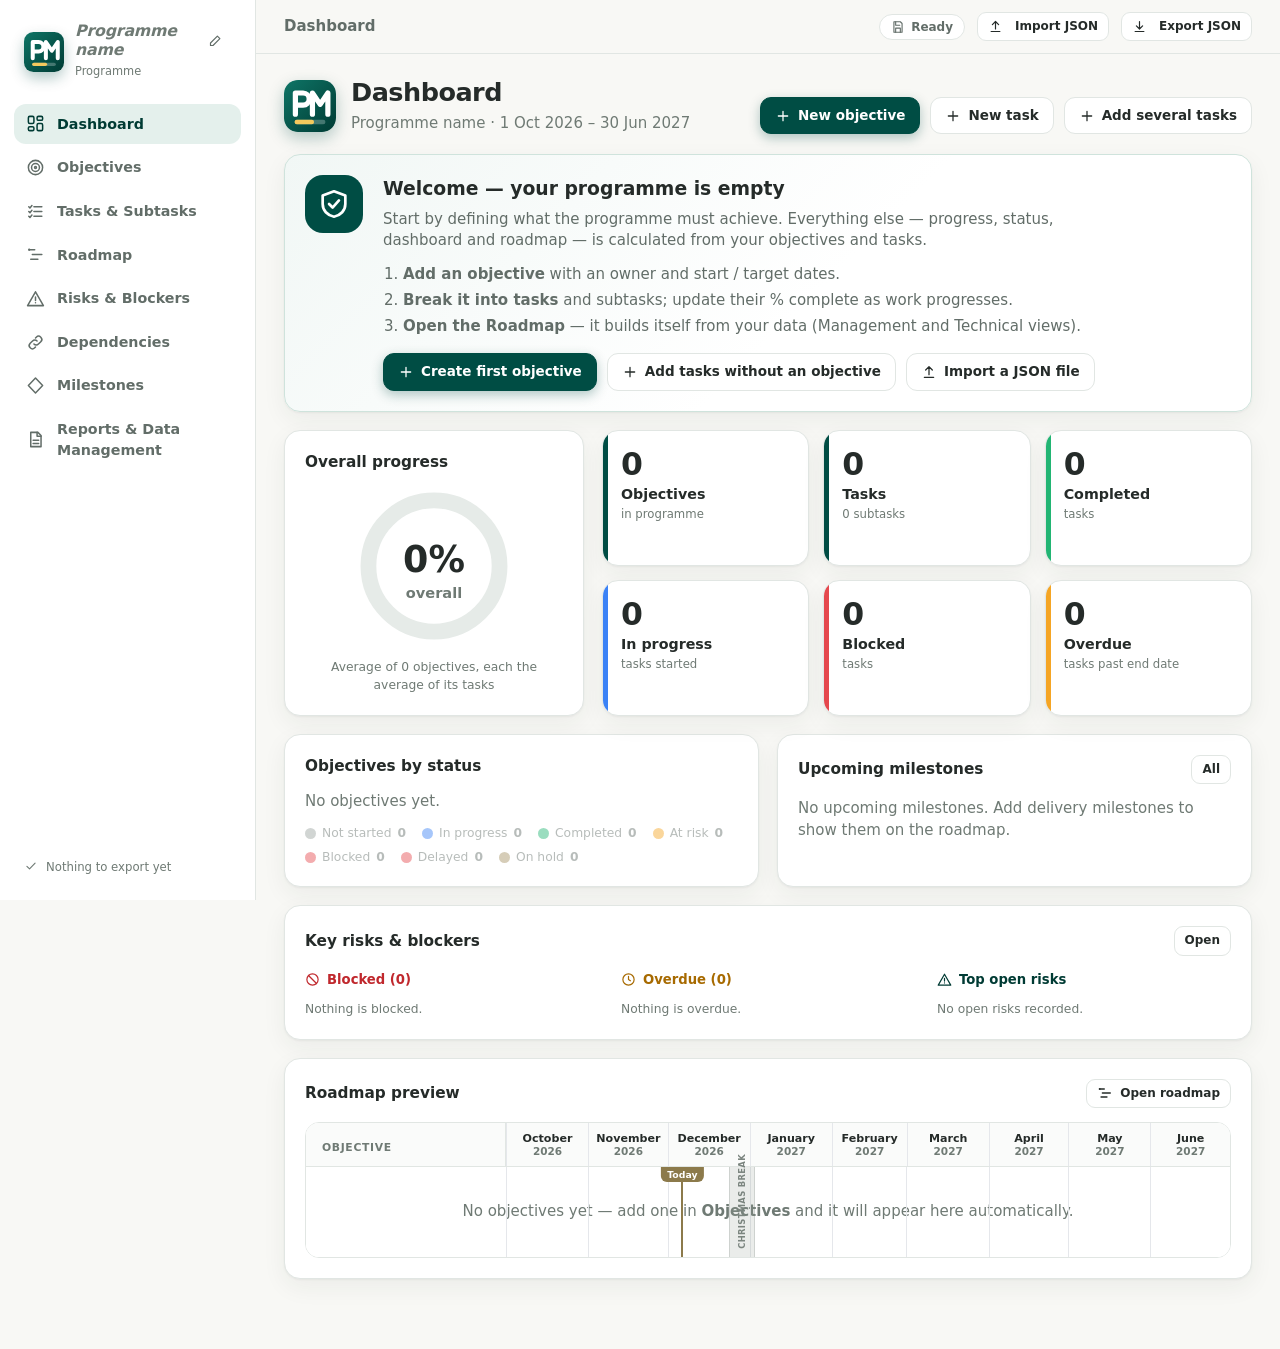
==== Backup-DR-Project.html @ a14183da "v1.4.3: PM logo in the sidebar and on the Dashboard header (visual only) Co-Authored-By: Claude Sonn" ====
<!DOCTYPE html>
<html lang="en">
<head>
<meta charset="utf-8">
<meta name="viewport" content="width=device-width,initial-scale=1">
<title>Programme Manager</title>
<meta name="description" content="Standalone, offline programme and project management application.">
<link rel="icon" type="image/svg+xml" href="data:image/svg+xml,%3Csvg%20xmlns='http://www.w3.org/2000/svg'%20viewBox='0%200%2064%2064'%3E%3Cdefs%3E%3ClinearGradient%20id='g'%20x1='0'%20y1='0'%20x2='1'%20y2='1'%3E%3Cstop%20offset='0'%20stop-color='%230E7566'/%3E%3Cstop%20offset='1'%20stop-color='%23003B34'/%3E%3C/linearGradient%3E%3C/defs%3E%3Crect%20rx='15'%20fill='url%28%23g%29'/%3E%3Cpath%20d='M14%2042V16h9.5a7.5%207.5%200%200%201%200%2015H14'%20fill='none'%20stroke='%23fff'%20stroke-width='6.4'%20stroke-linecap='round'%20stroke-linejoin='round'/%3E%3Cpath%20d='M35%2042V16l9.5%2014L54%2016v26'%20fill='none'%20stroke='%23fff'%20stroke-width='6.4'%20stroke-linecap='round'%20stroke-linejoin='round'/%3E%3Crect%20x='13'%20y='49'%20width='38'%20height='5.5'%20rx='2.75'%20fill='%23fff'%20fill-opacity='.26'/%3E%3Crect%20x='13'%20y='49'%20width='24'%20height='5.5'%20rx='2.75'%20fill='%23F4C95D'/%3E%3C/svg%3E">
<link rel="icon" type="image/png" sizes="32x32" href="[data-uri]">
<link rel="apple-touch-icon" sizes="180x180" href="[data-uri]">
<style>
:root{
  --bg:#F8F8F5;--card:#fff;--ink:#252b29;--ink2:#626d68;--ink3:#6f7a74;--line:#e1e6e3;--line2:#eef1ef;
  --brand:#004d44;--brand-d:#003b34;--brand-soft:#e4f0ec;--accent:#8c7a4b;--gold:#A39161;
  --radius:16px;--shadow:0 1px 2px rgba(37,43,41,.05),0 8px 24px rgba(37,43,41,.06);
  --red:#e5484d;--amber:#f5a524;--green:#22b573;--blue:#3b82f6;
}
*{box-sizing:border-box}
html{font-size:15px;-webkit-text-size-adjust:100%}
body{margin:0;font-family:Inter,"Segoe UI Variable","Segoe UI",system-ui,-apple-system,Roboto,"Helvetica Neue",Arial,sans-serif;background:var(--bg);color:var(--ink);line-height:1.45;-webkit-font-smoothing:antialiased}
button,input,select,textarea{font:inherit;color:inherit}
h1,h2,h3,h4,p{margin:0}
h1{font-size:1.7rem;letter-spacing:-.02em;line-height:1.15}
h3{font-size:1.02rem}
.muted{color:var(--ink3)}.small{font-size:.82rem}.center{text-align:center}
.ic{flex:none;vertical-align:middle}
[hidden]{display:none!important}

/* ---------- layout ---------- */
.app{display:grid;grid-template-columns:256px minmax(0,1fr);min-height:100vh}
.sidebar{background:#fff;border-right:1px solid var(--line);padding:18px 14px;position:sticky;top:0;height:100vh;display:flex;flex-direction:column;gap:4px;overflow:auto;z-index:60}
.brand{display:flex;align-items:center;gap:11px;padding:4px 10px 18px}
.logo{flex:none;width:40px;height:40px;border-radius:11px;line-height:0;box-shadow:0 6px 14px rgba(0,77,68,.30)}.logo svg{display:block;width:40px;height:40px}
.brand-t{flex:1;min-width:0}
.brand b{display:block;font-size:1.05rem;letter-spacing:-.01em;line-height:1.2;overflow-wrap:anywhere;display:-webkit-box;-webkit-line-clamp:3;-webkit-box-orient:vertical;overflow:hidden}
.brand b.ph{color:var(--ink3);font-weight:600;font-style:italic}
.brand-edit{flex:none;width:30px;height:30px;color:var(--ink3);align-self:flex-start;margin-top:2px}
.brand-edit:hover{color:var(--brand);background:var(--brand-soft)}.brand small{color:var(--ink3);font-size:.76rem}
.nav{display:flex;flex-direction:column;gap:3px}
.nav a{display:flex;align-items:center;gap:12px;padding:10px 12px;border-radius:12px;color:var(--ink2);text-decoration:none;font-weight:600;font-size:.95rem;transition:background .15s,color .15s}
.nav a:hover{background:#f1f3f2;color:var(--ink)}
.nav a.active{background:var(--brand-soft);color:var(--brand-d)}
.nav-badge{margin-left:auto;font-size:.72rem;font-weight:700;min-width:20px;height:20px;border-radius:99px;display:grid;place-items:center;padding:0 6px}
.nav-badge.red{background:var(--red);color:#fff}
.side-foot{margin-top:auto;padding-top:14px}
.export-nudge{width:100%;display:flex;gap:10px;align-items:center;text-align:left;background:#fff6e0;border:1px solid #f6d995;color:#7a5200;border-radius:12px;padding:10px 12px;cursor:pointer;font-weight:600;font-size:.85rem}
.export-nudge small{font-weight:500;opacity:.85}
.export-nudge:hover{background:#ffefc4}
.side-ok{display:flex;gap:8px;align-items:flex-start;color:var(--ink3);font-size:.78rem;padding:6px 10px}
.scrim{display:none}
.main{min-width:0;display:flex;flex-direction:column}
.topbar{position:sticky;top:0;z-index:40;background:rgba(248,248,245,.9);backdrop-filter:blur(10px);-webkit-backdrop-filter:blur(10px);display:flex;align-items:center;gap:12px;padding:12px 28px;border-bottom:1px solid var(--line)}
.topbar .hamb{display:none}
.topbar h2{font-size:1rem;font-weight:700;color:var(--ink2)}
.topbar .sp{flex:1}
.save-chip{display:inline-flex;gap:6px;align-items:center;font-size:.8rem;padding:5px 11px;border-radius:99px;background:#fff;border:1px solid var(--line);color:var(--ink2);font-weight:600}
.save-chip.saved{color:#13734a;background:#e6f8ef;border-color:#c7ecd9}
.save-chip.error{color:#a3191e;background:#fdeaea;border-color:#f6c4c6}
.save-chip.pending{color:#7a5200;background:#fff6e0;border-color:#f6d995}
#view{padding:24px 28px 70px;width:100%;max-width:1560px;margin:0 auto}
#view:focus{outline:none}

.page-head{display:flex;justify-content:space-between;align-items:flex-end;gap:16px;flex-wrap:wrap;margin-bottom:20px}
.page-head p{margin-top:5px;max-width:70ch}
.ph-main{display:flex;align-items:center;gap:15px;min-width:0}.pm-logo{flex:none;display:block;border-radius:14px;box-shadow:0 6px 16px rgba(0,77,68,.28)}
@media (max-width:640px){.pm-logo{width:42px;height:42px}.ph-main{gap:11px;align-items:flex-start}}
.head-actions{display:flex;gap:10px;flex-wrap:wrap}

/* ---------- buttons ---------- */
.btn{border:1px solid var(--line);background:#fff;border-radius:11px;padding:8px 14px;cursor:pointer;font-weight:650;font-size:.9rem;display:inline-flex;gap:7px;align-items:center;justify-content:center;transition:transform .08s,box-shadow .15s,background .15s;white-space:nowrap}
.btn:hover{background:#f1f3f2;box-shadow:0 2px 8px rgba(37,43,41,.08)}
.btn:active{transform:translateY(1px)}
.btn.primary{background:var(--brand);border-color:var(--brand);color:#fff;box-shadow:0 4px 12px rgba(0,77,68,.3)}
.btn.primary:hover{background:var(--brand-d)}
.btn.ghost{background:transparent}
.btn.small{padding:5px 10px;font-size:.8rem;border-radius:9px}
.btn.danger{background:var(--red);border-color:var(--red);color:#fff}
.btn.danger:hover{background:#c93338}
.btn.danger-t{color:#b3262b}
.btn:focus-visible,.icon-btn:focus-visible,.nav a:focus-visible,select:focus-visible,input:focus-visible,textarea:focus-visible,.bar:focus-visible{outline:3px solid rgba(0,77,68,.35);outline-offset:1px}
.icon-btn{border:0;background:transparent;border-radius:9px;width:32px;height:32px;display:inline-grid;place-items:center;cursor:pointer;color:var(--ink2)}
.icon-btn:hover{background:#eef1ef;color:var(--ink)}
.icon-btn.danger:hover{background:#fdeaea;color:var(--red)}
.btn-row{display:flex;gap:10px;flex-wrap:wrap;align-items:center}.btn-col{display:flex;flex-direction:column;gap:10px;align-items:flex-start}
.chip-btn{border:1px solid var(--line);background:#fff;border-radius:99px;padding:3px 10px;font-size:.78rem;cursor:pointer;font-weight:600}
.chip-btn:hover{background:var(--brand-soft)}
.link-btn{background:none;border:0;padding:0;text-align:left;font-weight:650;color:var(--ink);cursor:pointer}
.link-btn:hover{color:var(--brand-d);text-decoration:underline}

/* ---------- cards / dashboard ---------- */
.card{background:var(--card);border:1px solid var(--line);border-radius:var(--radius);box-shadow:var(--shadow);padding:20px}
.card-h{display:flex;justify-content:space-between;align-items:center;margin-bottom:14px;gap:10px}
.grid-2{display:grid;grid-template-columns:repeat(2,minmax(0,1fr));gap:18px}
.span2{grid-column:1/-1}
.cols-3{display:grid;grid-template-columns:repeat(3,minmax(0,1fr));gap:22px}
.dash-top{display:grid;grid-template-columns:minmax(230px,300px) minmax(0,1fr);gap:18px;margin-bottom:18px}
.overall{display:flex;flex-direction:column;align-items:center;gap:8px}
.overall h3{align-self:flex-start}
.ring{width:170px;height:170px}
.ring-bg{fill:none;stroke:#e6ebe8;stroke-width:13}
.ring-fg{fill:none;stroke:var(--brand);stroke-width:13;stroke-linecap:round;transition:stroke-dashoffset .6s}
.ring-t{font-size:30px;font-weight:800;fill:var(--ink)}.ring-s{font-size:12px;fill:var(--ink3);font-weight:600}
.kpis{display:grid;grid-template-columns:repeat(3,minmax(0,1fr));gap:14px}
.kpi{position:relative;text-align:left;border:1px solid var(--line);background:#fff;border-radius:var(--radius);padding:16px 18px;box-shadow:var(--shadow);cursor:pointer;display:flex;flex-direction:column;gap:2px;overflow:hidden;transition:transform .12s}
.kpi:hover{transform:translateY(-2px)}
.kpi::before{content:"";position:absolute;left:0;top:0;bottom:0;width:5px;background:var(--kc,var(--brand))}
.kpi-n{font-size:2.1rem;font-weight:800;letter-spacing:-.02em;line-height:1.1}
.kpi-l{font-weight:700;font-size:.95rem}.kpi-s{color:var(--ink3);font-size:.78rem}
.k-brand{--kc:var(--brand)}.k-done{--kc:var(--green)}.k-prog{--kc:var(--blue)}.k-block{--kc:var(--red)}.k-late{--kc:var(--amber)}
.stack{display:flex;height:18px;border-radius:99px;overflow:hidden;background:#eef1ef;gap:2px}
.sg{background:var(--c)}
.legend{display:flex;flex-wrap:wrap;gap:6px 16px;margin-top:12px;font-size:.82rem;color:var(--ink2)}
.legend.mt{margin-top:16px}
.lg{display:inline-flex;align-items:center;gap:6px}.lg.dim{opacity:.45}
.dot{width:11px;height:11px;border-radius:50%;background:var(--c);display:inline-block}
.obj-mini{margin-top:16px;display:flex;flex-direction:column;gap:9px}
.om{display:grid;grid-template-columns:minmax(0,1.3fr) minmax(0,1.6fr) 42px;gap:12px;align-items:center;font-size:.86rem}
.om-n{white-space:nowrap;overflow:hidden;text-overflow:ellipsis;font-weight:600}.om b{text-align:right}
.list{list-style:none;margin:0;padding:0;display:flex;flex-direction:column;gap:11px}
.list li{display:flex;gap:11px;align-items:flex-start}
.li-main{flex:1;min-width:0;display:flex;flex-direction:column}.li-main b{font-size:.9rem;font-weight:650}.li-main small{color:var(--ink3);font-size:.78rem}
.rel{font-size:.78rem;color:var(--ink3);white-space:nowrap}.rel.bad{color:var(--red);font-weight:700}
.ms-dot{width:12px;height:12px;border-radius:3px;transform:rotate(45deg);background:var(--mc,var(--blue));margin-top:5px;flex:none}
.ms-planned{--mc:#3b82f6}.ms-at-risk{--mc:#f5a524}.ms-achieved{--mc:#22b573}.ms-missed{--mc:#e5484d}
.sec-t{display:flex;align-items:center;gap:7px;font-size:.88rem;margin-bottom:12px}.sec-t.mt{margin-top:20px}
.t-red{color:#c0282d}.t-amber{color:#a76a00}.t-brand{color:var(--brand-d)}
.onboard{display:flex;gap:20px;align-items:flex-start;margin-bottom:18px;background:linear-gradient(135deg,#f1f7f5,#fff 55%);border-color:#cfe3dc}
.onb-ic{width:58px;height:58px;border-radius:18px;background:var(--brand);color:#fff;display:grid;place-items:center;flex:none}
.onboard h2{font-size:1.25rem;margin-bottom:6px}.onboard p{color:var(--ink2);max-width:75ch}
.onb-steps{margin:12px 0 16px;padding-left:20px;color:var(--ink2);display:flex;flex-direction:column;gap:4px}
.onb-actions{display:flex;gap:10px;flex-wrap:wrap}
.empty{text-align:center;padding:60px 20px;background:#fff;border:2px dashed var(--line);border-radius:var(--radius);color:var(--ink2)}
.empty-ic{width:62px;height:62px;border-radius:20px;background:var(--brand-soft);color:var(--brand);display:grid;place-items:center;margin:0 auto 14px}
.empty h3{font-size:1.15rem;margin-bottom:6px;color:var(--ink)}.empty p{max-width:55ch;margin:0 auto 16px}

/* ---------- status vocabulary ---------- */
.st-not-started{--c:#9aa39f;--cs:#eef1ef;--cd:#4f5a55}
.st-in-progress{--c:#3b82f6;--cs:#dbe9ff;--cd:#1d4ed8}
.st-completed{--c:#22b573;--cs:#d6f5e6;--cd:#13734a}
.st-at-risk{--c:#f5a524;--cs:#fdecc8;--cd:#8a5a00}
.st-blocked,.st-delayed{--c:#e5484d;--cs:#fbdadb;--cd:#a3191e}
.st-on-hold{--c:#a39161;--cs:#f0ebdd;--cd:#6b5b30}
.pill{display:inline-flex;align-items:center;gap:6px;padding:3px 10px;border-radius:99px;font-size:.74rem;font-weight:700;background:var(--cs);color:var(--cd);white-space:nowrap}
.pill i{width:7px;height:7px;border-radius:50%;background:var(--c)}
.prio{font-size:.72rem;font-weight:700;padding:2px 8px;border-radius:7px;background:#eef1ef;color:var(--ink2)}
.prio-high{background:#ffe9d6;color:#9a4300}.prio-critical{background:#fde0e1;color:#a3191e}.prio-low{background:#e8f4ee;color:#25704c}
.idchip{font-size:.7rem;font-weight:700;letter-spacing:.03em;color:var(--ink3);background:#eef1ef;padding:2px 7px;border-radius:7px;white-space:nowrap}
.avatar-wrap{display:inline-flex;align-items:center;gap:8px;min-width:0}
.avatar{width:26px;height:26px;border-radius:50%;color:#fff;font-size:.68rem;font-weight:700;display:inline-grid;place-items:center;flex:none}
.av-name{font-size:.86rem;white-space:nowrap;overflow:hidden;text-overflow:ellipsis}
.pbar{height:9px;border-radius:99px;background:#e6ebe8;overflow:hidden;flex:1;min-width:40px}
.pbar>i{display:block;height:100%;background:var(--c);border-radius:99px;transition:width .35s}
.slip{font-size:.72rem;font-weight:700;padding:1px 6px;border-radius:6px}.slip.bad{background:#fde0e1;color:#a3191e}.slip.good{background:#d6f5e6;color:#13734a}
.fc{font-size:.76rem;color:#8a5a00;background:#fff4d6;padding:2px 8px;border-radius:7px;display:inline-block}
.callout{display:flex;gap:9px;align-items:flex-start;padding:10px 14px;border-radius:12px;font-size:.88rem;margin:10px 0}
.callout.red{background:#fdeaea;color:#8f1d22;border:1px solid #f6c4c6}.callout.amber{background:#fff6e0;color:#7a5200;border:1px solid #f6d995}
.chip{display:inline-flex;align-items:center;gap:4px;font-size:.7rem;font-weight:700;padding:1px 7px;border-radius:7px;background:#eef1ef;color:var(--ink2);white-space:nowrap;max-width:260px;overflow:hidden;text-overflow:ellipsis}
.chip.red{background:#fde0e1;color:#a3191e}.chip.amber{background:#fff0cc;color:#8a5a00}

/* ---------- toolbars ---------- */
.toolbar{display:flex;gap:10px;align-items:center;margin-bottom:16px;flex-wrap:wrap}
.search,.toolbar select,.fld input,.fld select,.fld textarea,.dep-row input,.dep-row select{border:1px solid var(--line);background:#fff;border-radius:10px;padding:8px 12px;min-height:38px}
.search{min-width:240px;flex:1;max-width:380px}
.chk{display:inline-flex;gap:7px;align-items:center;font-size:.88rem;color:var(--ink2);cursor:pointer;user-select:none}
.chk input{width:16px;height:16px;accent-color:var(--brand)}
.toolbar .seg,.seg[role=tablist]{background:#e6ebe8;border-radius:12px;padding:4px;gap:2px;display:inline-flex}
.seg[role=tablist] button{border:0;background:transparent;padding:7px 16px;border-radius:9px;font-weight:650;cursor:pointer;color:var(--ink2)}
.seg[role=tablist] button.on{background:#fff;color:var(--brand-d);box-shadow:0 2px 6px rgba(37,43,41,.12)}
.tabs{display:flex;gap:6px;border-bottom:1px solid var(--line);margin-bottom:18px}
.tabs button{border:0;background:none;padding:10px 14px;font-weight:650;color:var(--ink3);cursor:pointer;border-bottom:3px solid transparent;margin-bottom:-1px}
.tabs button.on{color:var(--brand-d);border-bottom-color:var(--brand)}
.count{font-size:.72rem;background:#eef1ef;border-radius:99px;padding:1px 8px;margin-left:4px}.count.red{background:var(--red);color:#fff}

/* ---------- objectives ---------- */
.obj-grid{display:grid;grid-template-columns:repeat(auto-fill,minmax(340px,1fr));gap:18px}
.obj-card{background:#fff;border:1px solid var(--line);border-radius:var(--radius);box-shadow:var(--shadow);padding:18px 20px;border-top:5px solid var(--c);display:flex;flex-direction:column;gap:10px}
.obj-top{display:flex;justify-content:space-between;align-items:center;gap:8px}
.obj-ids{display:flex;gap:6px;align-items:center}
.obj-title{font-size:1.12rem;letter-spacing:-.01em}
.obj-desc{color:var(--ink2);font-size:.9rem;display:-webkit-box;-webkit-line-clamp:3;-webkit-box-orient:vertical;overflow:hidden}
.obj-meta{display:flex;gap:14px;flex-wrap:wrap;align-items:center;font-size:.85rem;color:var(--ink2)}
.dates{display:inline-flex;gap:5px;align-items:center}
.obj-prog{display:flex;align-items:center;gap:12px}.obj-prog b{min-width:42px;text-align:right}
.obj-stats{display:flex;gap:14px;flex-wrap:wrap;font-size:.8rem;color:var(--ink2)}
.obj-actions{display:flex;align-items:center;gap:6px;margin-top:2px;flex-wrap:wrap}.sp{flex:1}
.obj-tasks{border-top:1px solid var(--line2);padding-top:10px;display:flex;flex-direction:column;gap:4px}
.mini-task{display:grid;grid-template-columns:minmax(0,1fr) auto 40px;gap:10px;align-items:center;border:0;background:#f1f3f2;border-radius:10px;padding:8px 12px;cursor:pointer;text-align:left}
.mini-task:hover{background:var(--brand-soft)}.mt-n{font-weight:600;font-size:.88rem;white-space:nowrap;overflow:hidden;text-overflow:ellipsis}.mt-p{text-align:right;font-weight:700;font-size:.82rem}

/* ---------- tasks table ---------- */
.t-group{background:#fff;border:1px solid var(--line);border-radius:var(--radius);box-shadow:var(--shadow);margin-bottom:20px;overflow:hidden}
.t-group-h{display:flex;justify-content:space-between;align-items:center;gap:16px;padding:14px 20px;background:linear-gradient(90deg,var(--cs),#fff 70%);flex-wrap:wrap}
.tg-l{display:flex;gap:14px;align-items:center}.tg-bar{width:6px;height:38px;border-radius:6px;background:var(--c)}
.t-group-h small{display:flex;gap:8px;align-items:center;flex-wrap:wrap;margin-top:3px}
.tg-r{display:flex;gap:14px;align-items:center}.tg-prog{display:flex;gap:10px;align-items:center;width:210px}.tg-prog b{min-width:40px;text-align:right}
.t-head,.t-row{display:grid;grid-template-columns:minmax(250px,2.3fr) 150px 175px 84px 125px 175px 108px;gap:12px;align-items:center;padding:0 20px}
.t-head{font-size:.72rem;text-transform:uppercase;letter-spacing:.06em;color:var(--ink3);font-weight:700;padding-top:10px;padding-bottom:8px;border-bottom:1px solid var(--line2);border-top:1px solid var(--line2)}
.t-row{padding-top:10px;padding-bottom:10px;border-bottom:1px solid var(--line2);font-size:.88rem}
.t-row:last-child{border-bottom:0}
.t-row:hover{background:#fafbfa}
.t-row.lvl-2{background:#fafbfa}
.t-row.lvl-2 .t-name{padding-left:34px}
.t-row.is-blocked{box-shadow:inset 4px 0 0 var(--red);background:#fff8f8}
.t-name{display:flex;gap:8px;align-items:flex-start;min-width:0}
.t-name-txt{min-width:0;display:flex;flex-direction:column;gap:3px}
.sub{display:flex;gap:7px;align-items:center;flex-wrap:wrap}
.blocker-txt{font-size:.76rem;color:#a3191e}
.chev{border:0;background:#eef1ef;width:24px;height:24px;border-radius:7px;display:grid;place-items:center;cursor:pointer;flex:none;color:var(--ink2);transition:transform .15s}
.chev.open{transform:rotate(90deg)}.chev-sp{width:24px;flex:none}
.prog-ctl{display:flex;align-items:center;gap:8px}
.prog-ctl input[type=range]{flex:1;accent-color:var(--c);min-width:70px}
.ptxt{font-weight:700;min-width:38px;text-align:right}
.prog-auto{display:flex;align-items:center;gap:8px}.auto{color:var(--ink3);font-size:.7rem;text-transform:uppercase;font-weight:700}
.t-act{display:flex;gap:2px;justify-content:flex-end}
.pad{padding:16px 20px}.foot{margin-top:6px}

/* ---------- risks ---------- */
.risk-layout{display:grid;grid-template-columns:minmax(0,1fr);gap:18px;align-items:start}
.heat-card{max-width:300px}
.heat-card h4{margin-bottom:10px}
.heat{border-collapse:separate;border-spacing:3px;width:100%}.heat caption{font-size:.7rem;color:var(--ink3);margin-bottom:6px;text-align:left}
.heat th{font-size:.7rem;color:var(--ink3);font-weight:600;width:14%}
.hm{height:34px;text-align:center;font-weight:800;border-radius:7px}
.band{font-size:.74rem;font-weight:800;padding:2px 9px;border-radius:7px;display:inline-block;white-space:nowrap}
.band-low{background:#d6f5e6;color:#13734a}.band-medium{background:#fdecc8;color:#8a5a00}.band-high{background:#ffd9c2;color:#9a4300}.band-critical{background:#fbc9cb;color:#8f1d22}
.r-table,.d-table{background:#fff;border:1px solid var(--line);border-radius:var(--radius);box-shadow:var(--shadow);overflow:hidden}
.r-head,.r-row{display:grid;grid-template-columns:minmax(220px,3fr) 120px 135px 120px 140px 105px 76px;gap:12px;align-items:center;padding:12px 18px}
.b-table .r-head,.b-table .r-row{grid-template-columns:minmax(200px,2fr) minmax(200px,2.4fr) 150px 170px 140px}
.r-head,.d-head{font-size:.72rem;text-transform:uppercase;letter-spacing:.06em;color:var(--ink3);font-weight:700;border-bottom:1px solid var(--line2);padding-top:10px;padding-bottom:8px}
.r-row,.d-row{border-bottom:1px solid var(--line2);font-size:.88rem}.r-row:last-child,.d-row:last-child{border-bottom:0}
.r-row.closed{opacity:.55}.r-row.blocked{box-shadow:inset 4px 0 0 var(--red)}
.r-main{display:flex;flex-direction:column;gap:3px;min-width:0}.r-main small{color:var(--ink2)}
.rs{font-size:.74rem;font-weight:700;padding:2px 9px;border-radius:99px;background:#eef1ef}.rs-open{background:#fde0e1;color:#a3191e}.rs-mitigating{background:#fff0cc;color:#8a5a00}.rs-accepted{background:#e7ecea;color:#4f5a55}.rs-closed{background:#d6f5e6;color:#13734a}

/* ---------- dependencies ---------- */
.d-head,.d-row{display:grid;grid-template-columns:200px minmax(160px,1.5fr) 30px minmax(160px,1.5fr) 100px minmax(120px,1fr) 76px;gap:12px;align-items:center;padding:12px 18px}
.d-main{display:flex;flex-wrap:wrap;gap:5px;align-items:center}.arrow{color:var(--ink3);font-size:1.2rem;text-align:center}
.ds{font-size:.74rem;font-weight:700;padding:2px 9px;border-radius:99px}
.ds-open{background:#dbe9ff;color:#1d4ed8}.ds-at-risk{background:#fdecc8;color:#8a5a00}.ds-satisfied{background:#d6f5e6;color:#13734a}
.matrix-wrap{background:#fff;border:1px solid var(--line);border-radius:var(--radius);box-shadow:var(--shadow);padding:16px;overflow:auto}
.matrix{border-collapse:collapse;min-width:100%}
.matrix th,.matrix td{border:1px solid var(--line2);padding:0}
.matrix .corner{padding:10px;font-size:.78rem;text-align:left;vertical-align:bottom;background:#fafbfa;min-width:200px}
.matrix th.col{height:150px;width:46px;background:#fafbfa;vertical-align:bottom}
.matrix th.col span{writing-mode:vertical-rl;transform:rotate(180deg);display:inline-block;padding:8px 4px;font-size:.78rem;font-weight:600;max-height:150px;overflow:hidden;text-overflow:ellipsis;white-space:nowrap}
.matrix th.col small{color:var(--ink3);font-weight:500}
.matrix th.row{text-align:left;font-size:.82rem;padding:8px 10px;font-weight:600;background:#fafbfa}.matrix th.row small{display:block;color:var(--ink3);font-weight:500}
.matrix td{height:40px;text-align:center}
.mx-dot{width:20px;height:20px;border-radius:50%;border:0;cursor:pointer;background:var(--blue)}
.mx-dot.ds-at-risk{background:var(--amber)}.mx-dot.ds-satisfied{background:var(--green)}.mx-dot.ds-open{background:var(--blue)}
.mx-dot.conf{box-shadow:0 0 0 3px #fff,0 0 0 5px var(--red)}
.dot.ds-open{background:var(--blue)}.dot.ds-at-risk{background:var(--amber)}.dot.ds-satisfied{background:var(--green)}.conf-d{background:#fff;border:2px solid var(--red)}

/* ---------- milestones ---------- */
.ms-list{display:flex;flex-direction:column;gap:14px}
.ms-card{display:flex;gap:18px;align-items:center}
.ms-diamond{width:50px;height:50px;border-radius:15px;display:grid;place-items:center;color:var(--mc);background:#f1f3f2;flex:none}
.ms-diamond.ms-planned{background:#e4efff}.ms-diamond.ms-at-risk{background:#fff0cc}.ms-diamond.ms-achieved{background:#d6f5e6}.ms-diamond.ms-missed{background:#fde0e1}
.ms-body{flex:1;min-width:0}.ms-top{display:flex;gap:8px;align-items:center;margin-bottom:4px}.ms-body h3{margin-bottom:2px}
.ms-meta{display:flex;gap:18px;flex-wrap:wrap;font-size:.86rem;color:var(--ink2);margin-top:6px}.ms-meta span{display:inline-flex;gap:6px;align-items:center}

/* ---------- reports & data ---------- */
.rep-grid h3{display:flex;gap:9px;align-items:center;margin-bottom:8px}
.data-stat{display:flex;gap:10px 22px;flex-wrap:wrap;margin:10px 0 14px;font-size:.9rem;color:var(--ink2)}
.bk-list{display:flex;flex-direction:column;gap:8px}
.bk{display:flex;justify-content:space-between;gap:12px;align-items:center;border:1px solid var(--line2);border-radius:12px;padding:10px 14px;flex-wrap:wrap}.bk small{display:block;color:var(--ink3)}

/* ---------- modal / forms ---------- */
dialog{border:0;padding:0;background:transparent;max-width:none;max-height:none;color:var(--ink)}
dialog::backdrop{background:rgba(37,43,41,.5);backdrop-filter:blur(3px)}
dialog[open]{display:block;margin:auto;animation:pop .16s ease-out}
@keyframes pop{from{transform:translateY(8px) scale(.985);opacity:0}to{transform:none;opacity:1}}
.modal-card{background:#fff;border-radius:20px;width:min(640px,94vw);max-height:92vh;display:flex;flex-direction:column;box-shadow:0 30px 80px rgba(37,43,41,.4);overflow:hidden;margin:0}
.modal-card.wide{width:min(840px,95vw)}.modal-card.small{width:min(520px,94vw)}
.modal-card header{display:flex;justify-content:space-between;align-items:center;padding:18px 22px;border-bottom:1px solid var(--line)}
.modal-card header h3{font-size:1.15rem}
.modal-body{padding:20px 22px;overflow:auto;flex:1}
.modal-card footer{display:flex;justify-content:flex-end;gap:10px;padding:14px 22px;border-top:1px solid var(--line);background:#fafbfa}
.fgrid{display:grid;grid-template-columns:repeat(2,minmax(0,1fr));gap:14px 16px}
.fld{display:flex;flex-direction:column;gap:5px;min-width:0}.fld.full,.full{grid-column:1/-1}
.fl{font-size:.8rem;font-weight:700;color:var(--ink2)}
.fld textarea{resize:vertical;min-height:60px}
.fld input:focus,.fld select:focus,.fld textarea:focus,.search:focus,.toolbar select:focus{outline:none;border-color:var(--brand);box-shadow:0 0 0 3px rgba(0,77,68,.18)}
.hint{color:var(--ink3);font-size:.76rem;font-weight:400}.hint.inline{font-weight:500}
.form-error{background:#fdeaea;color:#8f1d22;border:1px solid #f6c4c6;border-radius:10px;padding:9px 12px;margin-top:14px;font-size:.88rem;font-weight:600}
.form-error.inline{display:inline-block;margin:0 0 0 10px}
.calc-box{background:#f1f3f2;border-radius:12px;padding:10px 14px;display:flex;gap:10px;align-items:center;flex-wrap:wrap;font-size:.88rem}
.warn-note{background:#fff6e0;color:#7a5200;border-radius:10px;padding:8px 12px;font-size:.84rem}
.notes{list-style:none;margin:0 0 8px;padding:0;display:flex;flex-direction:column;gap:6px;max-height:140px;overflow:auto}
.notes li{background:#f1f3f2;border-radius:9px;padding:6px 10px;font-size:.85rem}.nd{display:block;font-size:.7rem;font-weight:700;color:var(--ink3)}
.fc-details{border:1px dashed var(--line);border-radius:12px;padding:10px 14px}.fc-details summary{cursor:pointer;font-weight:650;font-size:.88rem}.fc-details .fgrid{margin-top:12px}
.blockbox{border:1px solid #f3d3d4;border-radius:12px;padding:12px;background:#fffafa}
.auto-prog{display:flex;align-items:center;gap:10px;flex-wrap:wrap;min-height:38px}
.prog-ed{display:flex;gap:10px;align-items:center;flex-wrap:wrap}.prog-ed input{width:90px}.quick{display:flex;gap:5px;flex-wrap:wrap}
.dep-list{display:flex;flex-direction:column;gap:8px;margin-bottom:8px}
.dep-row{display:grid;grid-template-columns:150px minmax(0,1.5fr) 100px minmax(0,1fr) 32px;gap:8px;align-items:center}
.dep-row .dep-target select,.dep-row .dep-target input{width:100%}
.cmp{display:flex;gap:14px;align-items:stretch;margin:14px 0;flex-wrap:wrap}
.cmp>div:not(.cmp-arrow){flex:1;min-width:190px;background:#f1f3f2;border-radius:12px;padding:10px 14px;display:flex;flex-direction:column;gap:2px;font-size:.84rem}.cmp small{color:var(--ink3);text-transform:uppercase;font-weight:700;font-size:.68rem}
.cmp-arrow{align-self:center;font-size:1.4rem;color:var(--ink3)}
.issues{margin:8px 0;padding:10px 12px 10px 28px;border-radius:10px;font-size:.84rem;max-height:200px;overflow:auto}
.issues.err{background:#fdeaea;color:#8f1d22}.issues.warn{background:#fff6e0;color:#7a5200}
.confirm-msg{line-height:1.5}

/* ---------- toast / tooltip ---------- */
#toasts{position:fixed;right:20px;bottom:20px;z-index:200;display:flex;flex-direction:column;gap:8px;pointer-events:none}
.toast{background:#252b29;color:#fff;padding:11px 16px;border-radius:12px;box-shadow:0 10px 30px rgba(0,0,0,.25);font-size:.9rem;font-weight:600;transform:translateY(12px);opacity:0;transition:all .25s;max-width:min(420px,90vw)}
.toast.in{transform:none;opacity:1}.toast.warn{background:#8a5a00}.toast.error{background:#b3262b}
#tip{position:fixed;z-index:300;pointer-events:none;background:#252b29;color:#fff;font-size:.78rem;line-height:1.4;padding:8px 11px;border-radius:9px;max-width:320px;white-space:pre-line;box-shadow:0 8px 24px rgba(0,0,0,.3)}

/* ---------- GANTT ---------- */
.rm-card{padding:14px}
.gantt{--labelw:330px;border:1px solid var(--line);border-radius:14px;background:#fff;overflow:hidden}
.gantt-scroll{overflow-x:auto}
.gantt-inner{min-width:calc(var(--labelw) + 720px);position:relative}
.g-head{display:flex;border-bottom:1px solid var(--line);background:#fafbfa}
.g-lab{flex:0 0 var(--labelw);width:var(--labelw);position:sticky;left:0;z-index:6;background:#fff;border-right:1px solid var(--line);min-width:0}
.g-lab-head{background:#fafbfa;display:flex;align-items:flex-end;padding:10px 16px;font-size:.72rem;text-transform:uppercase;letter-spacing:.06em;color:var(--ink3);font-weight:700}
.g-lab-head .tl-h{width:100%}
.g-months{flex:1;display:flex;min-width:0}
.g-month{border-left:1px solid var(--line);padding:9px 4px 8px;text-align:center;display:flex;flex-direction:column;min-width:0;line-height:1.2}
.g-month b{font-size:.84rem;white-space:nowrap}.g-month small{color:var(--ink3);font-size:.7rem;font-weight:600}
.g-body{position:relative}
.g-grid{position:absolute;left:var(--labelw);right:0;top:0;bottom:0;display:flex;pointer-events:none;z-index:1}
.g-gl{border-left:1px solid var(--line2)}.g-gl:first-child{border-left:0}
.g-today-wrap{position:absolute;inset:0}
.g-today{position:absolute;top:0;bottom:0;width:2px;margin-left:-1px;background:var(--accent);z-index:3}
.g-today span{position:absolute;top:0;left:50%;transform:translateX(-50%);background:var(--accent);color:#fff;font-size:.62rem;font-weight:700;padding:1px 6px;border-radius:0 0 6px 6px}
.g-row{display:flex;border-bottom:1px solid var(--line2);position:relative}
.g-row:last-child{border-bottom:0}
.g-track{flex:1;position:relative;z-index:2;min-width:0}
.g-empty{padding:34px 24px;text-align:center;color:var(--ink3)}
.g-ms-row{background:linear-gradient(#fafbfa,#fff)}
.m-lab{padding:8px 16px;display:flex;flex-direction:column;justify-content:center;gap:2px}
.ml-name{display:flex;gap:7px;align-items:center;min-width:0}.ml-name b{white-space:nowrap;overflow:hidden;text-overflow:ellipsis;font-size:.95rem}
.ml-sub{font-size:.76rem;color:var(--ink3);white-space:nowrap;overflow:hidden;text-overflow:ellipsis}
.ml-pill{display:flex;gap:8px;align-items:center}.ml-pct{font-weight:800;font-size:.88rem}
.ms-ico{color:var(--brand)}
.bar{position:absolute;border-radius:9px;background:var(--cs);overflow:visible;cursor:pointer;box-shadow:inset 0 0 0 1px rgba(0,0,0,.07);transition:filter .15s,transform .12s}
.bar:hover{filter:brightness(.96);transform:translateY(-1px)}
.bar-in{position:absolute;inset:0;border-radius:inherit;overflow:hidden}
.bar .fill{position:absolute;left:0;top:0;bottom:0;background:var(--c)}
.bar.narrow .chip-p{left:calc(100% + 5px)}
.bar-note{position:absolute;z-index:3;font-size:.68rem;font-weight:700;color:#a3191e;white-space:nowrap;line-height:20px;margin:0 6px}
.bar-note.nn{margin-left:58px}
.bar .chip-p{position:absolute;left:6px;top:50%;transform:translateY(-50%);background:#fff;color:var(--cd);font-size:.7rem;font-weight:800;padding:1px 7px;border-radius:99px;box-shadow:0 1px 3px rgba(0,0,0,.18);white-space:nowrap}
/* work-level colours: objective = deep pink, tasks and subtasks = one lighter pink */
.bar.is-blocked{box-shadow:0 0 0 2px var(--red)}
.bar.is-late{outline:2px dashed var(--red);outline-offset:1px}
.fbar{position:absolute;border-radius:5px;border:1.5px dashed var(--amber);background:repeating-linear-gradient(135deg,rgba(245,165,36,.35) 0 4px,rgba(245,165,36,.08) 4px 8px);z-index:2}
.fbar.late{border-color:var(--red);background:repeating-linear-gradient(135deg,rgba(229,72,77,.32) 0 4px,rgba(229,72,77,.07) 4px 8px)}
.ms-pt{position:absolute;top:0;z-index:5;cursor:pointer;height:100%}
.ms-pt .dia{position:absolute;left:-8px;top:4px;width:16px;height:16px;transform:rotate(45deg);background:var(--mc);border:2px solid #fff;box-shadow:0 1px 5px rgba(0,0,0,.35);border-radius:4px}
.ms-pt.small{height:auto}.ms-pt.small .dia{width:12px;height:12px;left:-6px;top:0}
.ms-lab{position:absolute;left:-7px;white-space:nowrap;font-size:.68rem;font-weight:700;color:var(--ink);background:rgba(255,255,255,.9);padding:0 4px;border-radius:4px;line-height:14px}
.ms-lab.r{left:auto;right:-7px}
.g-ms-line{position:absolute;left:var(--labelw);right:0;top:0;bottom:0;z-index:1;pointer-events:none}
.ms-vline{position:absolute;top:0;bottom:0;border-left:1.5px dashed var(--mc);opacity:.5}
.rm-legend{margin-top:14px;padding:0 4px}
.dia-lg{width:11px;height:11px;transform:rotate(45deg);background:var(--blue);border-radius:2px;display:inline-block}
.fb-lg{width:20px;height:8px;border:1.5px dashed var(--amber);border-radius:4px;display:inline-block;background:repeating-linear-gradient(135deg,rgba(245,165,36,.35) 0 3px,transparent 3px 6px)}
.td-lg{width:3px;height:14px;background:var(--accent);display:inline-block;border-radius:2px}
.bl-lg{width:18px;height:10px;border-radius:4px;box-shadow:0 0 0 2px var(--red);display:inline-block;background:#fff}

.rm-note{margin-top:10px;font-size:.8rem;color:#8a5a00;background:#fff6e0;padding:6px 12px;border-radius:9px}
.gantt.compact .gantt-inner{min-width:calc(var(--labelw) + 640px)}.gantt.compact .g-month b{font-size:.74rem}
.gantt.compact .m-lab{padding:4px 12px}
/* technical rows */
.tl{display:grid;grid-template-columns:minmax(0,1fr) 98px 44px 106px;align-items:center;gap:6px}
.g-lab.tl{padding:0 10px 0 4px}
.tl-h{font-size:.72rem}.tl-h>div:first-child{padding-left:0}
.tl-name{display:flex;gap:6px;align-items:center;min-width:0}
.tl-txt{display:flex;flex-direction:column;min-width:0;line-height:1.25}
.tl-txt b{white-space:nowrap;overflow:hidden;text-overflow:ellipsis;font-size:.86rem}
.tl-txt small{color:var(--ink3);font-size:.7rem;display:flex;gap:5px;align-items:center;white-space:nowrap;overflow:hidden}
.tl-owner{font-size:.78rem;white-space:nowrap;overflow:hidden;text-overflow:ellipsis;color:var(--ink2)}
.tl-pct{font-weight:800;font-size:.8rem;text-align:right}
.tl-stat .pill{font-size:.66rem;padding:2px 8px}
.g-row.t-r.lvl-0 .g-lab{background:#f1f3f2}.g-row.t-r.lvl-0 .tl-txt b{font-size:.92rem}
.g-row.t-r.lvl-2 .g-lab{background:#fafbfa}
.g-row.t-r.lvl-0{background:#fafbfa}
.g-row.t-r .chev{width:20px;height:20px;border-radius:6px}

/* ---------- print ---------- */
#printArea{display:none}
.print-sheet{font-size:11px;color:#111}
.ps-head{display:flex;justify-content:space-between;align-items:flex-end;margin-bottom:10px;border-bottom:3px solid var(--brand);padding-bottom:8px}
.ps-head h1{font-size:20px}.ps-head p{color:#555;margin-top:2px;font-size:12px}.ps-meta{text-align:right;font-size:12px}.ps-meta b{font-size:22px;color:var(--brand-d)}
.print-sheet .gantt{--labelw:230px!important;border-radius:6px}
.print-sheet .gantt-inner{min-width:0!important}.print-sheet .gantt-scroll{overflow:visible}
.print-sheet .g-lab{position:static}.print-sheet .gantt-tech{--labelw:340px!important}
.print-sheet .m-lab{padding:5px 10px}.print-sheet .ml-name b{font-size:11px}.print-sheet .ml-sub{font-size:9px}
.print-sheet .g-row,.print-sheet .bar,.print-sheet .t-r{break-inside:avoid;page-break-inside:avoid}
.print-sheet .bar:hover{transform:none;filter:none}
@media print{
  html{font-size:13px}
  body{background:#fff}
  body.printing .app,body.printing #toasts,body.printing #tip{display:none!important}
  body.printing #printArea{display:block}
  *{-webkit-print-color-adjust:exact!important;print-color-adjust:exact!important}
}

/* ---------- responsive ---------- */
@media (max-width:1400px){
  .t-head{display:none}
  .t-row{grid-template-columns:repeat(4,minmax(0,1fr));row-gap:8px;padding-top:14px;padding-bottom:14px}
  .t-row .t-name{grid-column:1/-1}.t-row .t-act{grid-column:4;grid-row:1;justify-self:end}
  .t-row .t-name{grid-column:1/4}
  .t-row [data-label]:not(.t-name)::before{content:attr(data-label);display:block;font-size:.66rem;text-transform:uppercase;letter-spacing:.06em;color:var(--ink3);font-weight:700;margin-bottom:2px}
  .t-row .t-dates{grid-column:span 2}.t-row .t-prog{grid-column:span 2}
  .r-head,.d-head{display:none}
  .r-row{grid-template-columns:repeat(3,minmax(0,1fr))}.r-row .r-main{grid-column:1/-1}.r-row .t-act{grid-column:3}
  .b-table .r-row{grid-template-columns:repeat(2,minmax(0,1fr))}
  .r-row [data-label]::before,.d-row [data-label]::before{content:attr(data-label);display:block;font-size:.66rem;text-transform:uppercase;letter-spacing:.06em;color:var(--ink3);font-weight:700}
  .d-row{grid-template-columns:repeat(2,minmax(0,1fr))}.d-row .d-main{grid-column:1/-1}.d-row .arrow{display:none}.d-row .t-act{grid-column:2}
}
@media (max-width:1100px){
  .dash-top{grid-template-columns:1fr}.overall{flex-direction:row;flex-wrap:wrap;justify-content:center}
  .grid-2{grid-template-columns:1fr}.cols-3{grid-template-columns:1fr}
  }
@media (max-width:900px){
  .app{grid-template-columns:1fr}
  .sidebar{position:fixed;left:0;top:0;bottom:0;width:272px;transform:translateX(-100%);transition:transform .25s;box-shadow:0 0 40px rgba(0,0,0,.2)}
  .sidebar.open{transform:none}
  .scrim.on{display:block;position:fixed;inset:0;background:rgba(37,43,41,.45);z-index:55}
  .topbar{padding:10px 14px}.topbar .hamb{display:inline-grid}
  #view{padding:18px 14px 60px}
  h1{font-size:1.4rem}
  .kpis{grid-template-columns:repeat(2,minmax(0,1fr))}
  .fgrid{grid-template-columns:1fr}
  .dep-row{grid-template-columns:1fr 1fr}.dep-row .dep-target{grid-column:1/-1}
  .modal-card,.modal-card.wide{width:100vw;max-height:100vh;height:100vh;border-radius:0}
  dialog[open]{margin:0}
  .obj-grid{grid-template-columns:1fr}
  .search{min-width:0;max-width:none}
  .ms-card{flex-wrap:wrap}
  .gantt{--labelw:170px!important}
  .gantt-tech{--labelw:230px!important}
  .gantt-inner{min-width:calc(var(--labelw) + 720px)}
  .tl{grid-template-columns:minmax(0,1fr) 40px}.tl-owner,.tl-stat,.tl-h .tl-owner,.tl-h .tl-stat{display:none}
  .m-lab{padding:6px 10px}.ml-pill .pill{font-size:.64rem;padding:2px 7px}
  .tg-prog{width:150px}
  #toasts{left:14px;right:14px;bottom:14px}
}
@media (max-width:560px){
  .t-row{grid-template-columns:repeat(2,minmax(0,1fr))}.t-row .t-name{grid-column:1/-1}.t-row .t-act{grid-column:2;grid-row:auto;justify-self:end}
  .t-row .t-dates,.t-row .t-prog{grid-column:1/-1}
  .r-row{grid-template-columns:repeat(2,minmax(0,1fr))}.r-row .t-act{grid-column:2}
  .page-head{align-items:flex-start}
}

/* ---------- additions: modal error bar, bulk add ---------- */
.modal-err{margin:0;border-radius:0;border-left:0;border-right:0;border-bottom:0;padding:10px 22px}
.fld input.invalid,.fld select.invalid,.fld textarea.invalid{border-color:var(--red)!important;box-shadow:0 0 0 3px rgba(229,72,77,.2)!important}
.csv-box{border:1px dashed var(--line);border-radius:12px;padding:12px 14px;background:#fafbfa}
.csv-row{display:flex;gap:12px;align-items:center;flex-wrap:wrap}
.csv-info{font-size:.84rem;color:#13734a;background:#e6f8ef;border-radius:8px;padding:6px 10px;margin-top:4px}

.tb-btn svg{margin-right:5px}
button.save-chip{font-family:inherit;line-height:1.2;cursor:pointer;max-width:min(48vw,340px);white-space:nowrap}
button.save-chip:hover{border-color:var(--brand)}
.save-chip .chip-t{overflow:hidden;text-overflow:ellipsis;white-space:nowrap;min-width:0}
.save-chip.file-ok{color:#13734a;background:#e6f8ef;border-color:#c7ecd9}
.save-chip.file-dirty{color:#fff;background:var(--brand);border-color:var(--brand)}
.save-chip.file-dirty:hover{background:var(--brand-d)}
.fl-opts{display:grid;gap:10px;margin-top:14px}
.fl-opt{display:flex;gap:14px;align-items:flex-start;text-align:left;padding:13px 15px;border:1px solid var(--line);border-radius:10px;background:#fff;cursor:pointer;font:inherit;color:var(--ink)}
.fl-opt:hover,.fl-opt:focus-visible{border-color:var(--brand);background:var(--brand-soft)}
.fl-opt .ic{flex:none;color:var(--brand);margin-top:2px}
.fl-opt b{display:block;margin-bottom:2px}
.fl-opt small{color:var(--ink2);font-size:.82rem;line-height:1.35}
.fl-cur{display:flex;flex-wrap:wrap;gap:10px;align-items:center;justify-content:space-between;margin-top:12px;padding:12px 14px;border:1px solid var(--line);border-left:4px solid var(--brand);border-radius:10px;background:var(--brand-soft)}
.fl-cur small{display:block;color:var(--ink2);font-size:.75rem;text-transform:uppercase;letter-spacing:.04em}
.fl-cur b{display:block}.fl-cur span{color:var(--ink2);font-size:.85rem}
@media (max-width:640px){.tb-btn span{display:none}.tb-btn svg{margin:0}.tb-btn{padding:6px 9px}.save-chip{font-size:.72rem;padding:4px 8px}.topbar{gap:8px}.topbar h2{font-size:.9rem;white-space:nowrap;overflow:hidden;text-overflow:ellipsis;min-width:0}}

.json-box{width:100%;font-family:Consolas,"Cascadia Mono",Menlo,monospace;font-size:.78rem;border:1px solid var(--line);border-radius:10px;padding:10px;background:#fafbfa;resize:vertical}
.mt{margin-top:12px}

/* ---------- objective colour system ---------- */
.sw{display:inline-block;width:12px;height:12px;border-radius:4px;vertical-align:-1px;flex:none}
.t-row{border-left:5px solid var(--ol,transparent)}
.g-gl{border-left-color:#E5E7EB}.g-month{border-left-color:#E5E7EB}
.gantt-inner,.g-body{background:#fff}
.bar.oc{border-radius:8px;box-shadow:none}
.bar.oc-o{background:var(--oc);color:#fff}
.bar.oc-t{background:var(--ol);color:#1F2937;box-shadow:inset 0 0 0 1px rgba(31,41,55,.08)}
.bar.oc .bar-in{position:absolute;inset:0;border-radius:inherit;overflow:hidden}
.bar.oc .strip{position:absolute;left:0;bottom:0;height:4px}
.bar.oc-o .strip{background:rgba(255,255,255,.92)}.bar.oc-t .strip{background:rgba(31,41,55,.55)}
.bar-txt{position:absolute;left:8px;right:6px;top:0;bottom:4px;display:flex;align-items:center;gap:5px;font-size:.72rem;white-space:nowrap;overflow:hidden;pointer-events:none}
.bar-txt b{font-weight:800}.bar-txt .bn{overflow:hidden;text-overflow:ellipsis;font-weight:700}
.bar.oc-o .bar-txt{color:#fff}.bar.oc-t .bar-txt{color:#1F2937}
.bar.oc.narrow .bar-txt{left:calc(100% + 6px);right:auto;color:#1F2937;overflow:visible}
.bar.oc.is-blocked{box-shadow:0 0 0 2px #E5484D}
.bar.oc.is-late{outline:2px dashed #E5484D;outline-offset:2px}
/* objective label cells stay plain (as on the Objectives tab); the objective colour is a stripe on the left */
.m-lab .ml-sub{display:flex;gap:8px;align-items:center;flex-wrap:nowrap;overflow:hidden}
.m-lab .ml-dates{display:inline-flex;gap:4px;align-items:center;color:var(--ink2);white-space:nowrap}
.m-lab .avatar-wrap .av-name{max-width:140px}
.m-lab .ml-name b{font-size:1.02rem;color:var(--ink)}
/* milestones: objective colour, status as a glyph (never colour alone) */
.ms-pt .dia{background:var(--mc)}
.ms-pt .dia::after{content:attr(data-g);position:absolute;inset:0;display:grid;place-items:center;transform:rotate(-45deg);color:#fff;font-size:10px;font-weight:900;line-height:1}
.ms-vline{border-left-color:var(--mc)}
.ms-diamond{color:var(--mc)}
.legend .lg .sw{margin-right:2px}
.gantt.compact .m-lab .ml-name b{font-size:.84rem}

/* Christmas break band (24 Dec - 2 Jan): light grey, behind the bars */
.g-xmas{position:absolute;top:0;bottom:0;background:rgba(148,158,152,.20);border-left:1px solid rgba(120,130,125,.25);border-right:1px solid rgba(120,130,125,.25)}
.g-xmas span{position:absolute;left:50%;bottom:8px;transform:translateX(-50%) rotate(180deg);writing-mode:vertical-rl;font-size:.62rem;font-weight:700;letter-spacing:.08em;text-transform:uppercase;color:#7b857f;white-space:nowrap}
.gantt.compact .g-xmas span{font-size:.56rem;letter-spacing:.04em}
.xm-lg{width:14px;height:12px;background:rgba(148,158,152,.35);border:1px solid rgba(120,130,125,.4);display:inline-block;border-radius:3px}

/* ---------- links ---------- */
.link-head,.link-row{display:grid;grid-template-columns:minmax(0,1fr) minmax(0,1.6fr) 32px;gap:8px;align-items:center}
.link-head{font-size:.72rem;font-weight:700;color:var(--ink3);text-transform:uppercase;letter-spacing:.05em;padding:0 2px}
.link-list{display:flex;flex-direction:column;gap:8px;margin:4px 0 8px}
.link-row input{border:1px solid var(--line);background:#fff;border-radius:10px;padding:8px 12px;min-height:38px;width:100%}
.link-row input:focus{outline:none;border-color:var(--brand);box-shadow:0 0 0 3px rgba(0,77,68,.18)}
.lnks{display:inline-flex;flex-wrap:wrap;gap:6px}
.lnk{display:inline-flex;align-items:center;gap:4px;font-size:.72rem;font-weight:650;padding:2px 9px;border-radius:99px;background:var(--brand-soft);color:var(--brand-d);text-decoration:none;max-width:240px;overflow:hidden;text-overflow:ellipsis;white-space:nowrap;border:0;cursor:pointer}
.lnk:hover{background:#d3e7e1;text-decoration:underline}
.lnk.plain{background:#eef1ef;color:var(--ink2)}
.obj-links{margin-top:-2px}
@media (max-width:900px){.link-head{display:none}.link-row{grid-template-columns:1fr 32px}.link-row input[name=lUrl]{grid-column:1}}

/* ---------- read-only objective view ---------- */
.vw{display:flex;flex-direction:column;gap:14px}
.vw-top{display:flex;gap:14px;align-items:stretch}
.vw-stripe{width:6px;border-radius:6px;background:var(--oc);flex:none}
.vw-ids{display:flex;gap:6px;align-items:center;flex-wrap:wrap;margin-bottom:4px}
.vw-title{font-size:1.35rem;letter-spacing:-.01em}
.vw-prog{display:flex;gap:12px;align-items:center}.vw-prog b{min-width:42px}
.vw-row{display:grid;grid-template-columns:110px minmax(0,1fr);gap:14px;padding-top:12px;border-top:1px solid var(--line2)}
.vw-l{font-size:.72rem;font-weight:700;text-transform:uppercase;letter-spacing:.06em;color:var(--ink3);padding-top:2px}
.vw-v{min-width:0;display:flex;flex-direction:column;gap:6px}
.vw-desc{white-space:pre-wrap;line-height:1.5}
.vw-link{display:grid;grid-template-columns:minmax(0,1fr) minmax(0,1.6fr);gap:12px;align-items:baseline}
.vw-a{display:inline-flex;gap:6px;align-items:center;font-weight:700;color:var(--brand-d);text-decoration:none;background:none;border:0;padding:0;cursor:pointer;font-size:inherit}
.vw-a:hover{text-decoration:underline}
.vw-lu{color:var(--ink2);font-size:.84rem;overflow-wrap:anywhere}.vw-lu a{color:var(--ink2)}
.vw-tasks{display:flex;flex-direction:column;gap:4px}
.vw-task{display:grid;grid-template-columns:minmax(0,1fr) auto 44px;gap:10px;align-items:center;background:var(--bg);border-radius:10px;padding:7px 12px;font-size:.88rem}
.vw-task b{text-align:right}.vw-tn{overflow:hidden;text-overflow:ellipsis;white-space:nowrap;font-weight:600}
@media (max-width:640px){.vw-row{grid-template-columns:1fr;gap:4px}.vw-link{grid-template-columns:1fr;gap:2px}}

.vw-dates{display:flex;gap:10px;align-items:center;flex-wrap:wrap}.vw-dates>span:first-child{display:inline-flex;gap:6px;align-items:center}

.vw-sw{display:inline-block;width:12px;height:12px;border-radius:4px;vertical-align:-1px;margin-right:4px}
.obj-title .obj-name{font-size:inherit;font-weight:inherit;letter-spacing:inherit;text-align:left;line-height:1.25}
.vw-v .chip{max-width:none}

.rm-name{cursor:pointer}.rm-name:hover{text-decoration:underline;text-decoration-thickness:2px;text-underline-offset:3px;color:var(--brand-d)}
.rm-name:focus-visible{outline:3px solid rgba(0,77,68,.35);outline-offset:2px;border-radius:4px}

</style>
<style id="reportCss">
/* Status report styles — also embedded in the downloadable HTML report */
.rep{font-family:Inter,"Segoe UI",system-ui,-apple-system,Roboto,Arial,sans-serif;color:#252b29;max-width:1000px;margin:0 auto;padding:6px;font-size:12px;line-height:1.45}
.report-page{background:#fff;padding:28px}
.rep h1{font-size:24px;margin:0 0 4px}.rep h2{font-size:15px;margin:22px 0 8px;padding-bottom:4px;border-bottom:2px solid #e4f0ec;color:#003b34}
.rep p{margin:2px 0}.rep .muted{color:#6f7a74}
.rep-head{display:flex;justify-content:space-between;align-items:center;gap:16px;border-bottom:4px solid #004d44;padding-bottom:12px}
.rep-sub{color:#626d68}
.rep-ring .ring{width:120px;height:120px}
.ring-bg{fill:none;stroke:#e6ebe8;stroke-width:13}.ring-fg{fill:none;stroke:#004d44;stroke-width:13;stroke-linecap:round}
.ring-t{font-size:30px;font-weight:800;fill:#252b29}.ring-s{font-size:12px;fill:#6f7a74;font-weight:600}
.rep-kpis{display:grid;grid-template-columns:repeat(6,1fr);gap:10px;margin:14px 0}
.rep-kpis div{border:1px solid #e1e6e3;border-radius:10px;padding:8px 10px;border-left:4px solid #004d44}
.rep-kpis div.r{border-left-color:#e5484d}.rep-kpis div.a{border-left-color:#f5a524}
.rep-kpis b{display:block;font-size:20px}.rep-kpis span{color:#626d68;font-size:11px}
.rep table{width:100%;border-collapse:collapse;margin:4px 0}
.rep th{text-align:left;font-size:10px;text-transform:uppercase;letter-spacing:.05em;color:#6f7a74;padding:5px 7px;border-bottom:1px solid #d5dbd8}
.rep td{padding:6px 7px;border-bottom:1px solid #eef1ef;vertical-align:top}
.rep tr{break-inside:avoid;page-break-inside:avoid}
.rbar{display:inline-block;width:70px;height:7px;border-radius:9px;background:#e6ebe8;vertical-align:middle;overflow:hidden}
.rbar i{display:block;height:100%;background:var(--c)}
.rdot{display:inline-block;width:10px;height:10px;border-radius:3px;margin-right:6px;vertical-align:baseline}
.rep-foot{margin-top:24px;color:#6f7a74;font-size:10px;text-align:center}
.st-not-started{--c:#9aa39f;--cs:#eef1ef;--cd:#4f5a55}.st-in-progress{--c:#3b82f6;--cs:#dbe9ff;--cd:#1d4ed8}.st-completed{--c:#22b573;--cs:#d6f5e6;--cd:#13734a}
.st-at-risk{--c:#f5a524;--cs:#fdecc8;--cd:#8a5a00}.st-blocked,.st-delayed{--c:#e5484d;--cs:#fbdadb;--cd:#a3191e}.st-on-hold{--c:#a39161;--cs:#f0ebdd;--cd:#6b5b30}
.rep .pill{display:inline-flex;align-items:center;gap:5px;padding:2px 8px;border-radius:99px;font-size:10px;font-weight:700;background:var(--cs);color:var(--cd);white-space:nowrap}
.rep .pill i{width:6px;height:6px;border-radius:50%;background:var(--c)}
.rep .band{font-size:10px;font-weight:800;padding:1px 7px;border-radius:6px;display:inline-block;white-space:nowrap}
.band-low{background:#d6f5e6;color:#13734a}.band-medium{background:#fdecc8;color:#8a5a00}.band-high{background:#ffd9c2;color:#9a4300}.band-critical{background:#fbc9cb;color:#8f1d22}
@media print{.report-page{padding:0}}

</style>
</head>
<body>
<noscript><p style="padding:2rem;font-family:sans-serif">This application needs JavaScript enabled in your browser.</p></noscript>
<div class="app">
  <aside class="sidebar" id="sidebar" aria-label="Main navigation">
    <div class="brand"><div class="logo"><svg xmlns="http://www.w3.org/2000/svg" viewBox="0 0 64 64" width="40" height="40" aria-hidden="true"><defs><linearGradient id="pmg" x1="0" y1="0" x2="1" y2="1"><stop offset="0" stop-color="#0E7566"/><stop offset="1" stop-color="#003B34"/></linearGradient></defs><rect width="64" height="64" rx="15" fill="url(#pmg)"/><path d="M14 42V16h9.5a7.5 7.5 0 0 1 0 15H14" fill="none" stroke="#fff" stroke-width="6.4" stroke-linecap="round" stroke-linejoin="round"/><path d="M35 42V16l9.5 14L54 16v26" fill="none" stroke="#fff" stroke-width="6.4" stroke-linecap="round" stroke-linejoin="round"/><rect x="13" y="49" width="38" height="5.5" rx="2.75" fill="#fff" fill-opacity=".26"/><rect x="13" y="49" width="24" height="5.5" rx="2.75" fill="#F4C95D"/></svg></div><div class="brand-t"><b id="brandName"></b><small>Programme</small></div><button type="button" class="icon-btn brand-edit" data-action="brand-edit" aria-label="Edit programme name" title="Edit programme name"></button></div>
    <nav class="nav" id="nav"></nav>
    <div class="side-foot" id="sideFoot"></div>
  </aside>
  <div class="scrim" id="scrim"></div>
  <div class="main">
    <header class="topbar">
      <button class="icon-btn hamb" data-action="nav-toggle" aria-label="Open menu"><svg class="ic" width="22" height="22" viewBox="0 0 24 24" fill="none" stroke="currentColor" stroke-width="1.9" stroke-linecap="round"><path d="M4 7h16M4 12h16M4 17h16"/></svg></button>
      <h2 id="pageTitle">Dashboard</h2>
      <span class="sp"></span>
      <button type="button" id="saveChip" class="save-chip" data-action="file-chip" aria-live="polite" title="Click to choose a file on your computer to save to">Ready</button>
      <button class="btn small tb-btn" data-action="import-json" title="Load a project from a JSON file (replaces current data after confirmation)"><svg class="ic" width="15" height="15" viewBox="0 0 24 24" fill="none" stroke="currentColor" stroke-width="1.9" stroke-linecap="round" stroke-linejoin="round"><path d="M12 16V5M7 9l5-5 5 5M5 20h14"/></svg><span>Import JSON</span></button>
      <button class="btn small tb-btn" data-action="export-json" title="Export the full project as a JSON file (you choose the folder and name where the browser allows it)"><svg class="ic" width="15" height="15" viewBox="0 0 24 24" fill="none" stroke="currentColor" stroke-width="1.9" stroke-linecap="round" stroke-linejoin="round"><path d="M12 4v11M7 11l5 5 5-5M5 20h14"/></svg><span>Export JSON</span></button>
    </header>
    <main id="view" tabindex="-1"></main>
  </div>
</div>
<dialog id="modal" aria-modal="true"></dialog>
<dialog id="confirm" aria-modal="true"></dialog>
<div id="toasts" aria-live="polite"></div>
<div id="tip" hidden></div>
<div id="printArea" aria-hidden="true"></div>
<input type="file" id="fileInput" accept=".json,application/json" hidden>
<script>
(function () {
'use strict';
/* =====================================================================
   Programme Manager — core: constants, dates, data model,
   validation, central progress engine, persistence
   ===================================================================== */
const SCHEMA_VERSION = 1;
const APP_ID = 'backup-dr-project';
const APP_VERSION = '1.4.3';
const LS_KEY = 'backupdr.project.v1';
const LS_BACKUPS = 'backupdr.backups.v1';
const LS_UI = 'backupdr.ui.v1';
const PREFIX = { objective: 'OBJ', task: 'TSK', subtask: 'SUB', risk: 'RSK', dependency: 'DEP', milestone: 'MS' };
const MONTHS = ['January', 'February', 'March', 'April', 'May', 'June', 'July', 'August', 'September', 'October', 'November', 'December'];
const MON = MONTHS.map(m => m.slice(0, 3));
const PRIORITIES = ['Low', 'Medium', 'High', 'Critical'];
const LEAF_STATUSES = ['not-started', 'in-progress', 'at-risk', 'on-hold', 'completed'];
const FLAG_STATUSES = ['at-risk', 'on-hold'];
const STATUS_LABEL = {
  'not-started': 'Not started', 'in-progress': 'In progress', 'completed': 'Completed',
  'at-risk': 'At risk', 'blocked': 'Blocked', 'delayed': 'Delayed', 'on-hold': 'On hold'
};
const STATUS_ORDER = ['not-started', 'in-progress', 'completed', 'at-risk', 'blocked', 'delayed', 'on-hold'];
const RISK_STATUS = ['open', 'mitigating', 'accepted', 'closed'];
const MS_STATUS = ['planned', 'at-risk', 'achieved'];
const DEP_TYPES = { task: 'Task dependency', objective: 'Objective dependency', asset: 'Asset dependency', recovery: 'Recovery dependency' };
const DEP_STATUS = ['open', 'at-risk', 'satisfied'];
const IMPACT = ['Very low', 'Low', 'Medium', 'High', 'Very high'];
const LIKELIHOOD = ['Rare', 'Unlikely', 'Possible', 'Likely', 'Almost certain'];
const DAY = 86400000;

/* Objective colour identity: one strong colour per objective, one lighter shade for ALL its tasks/subtasks. */
const PALETTE = [
  { n: 'Emerald Green', c: '#006B5B', l: '#C0DDD6' }, { n: 'Royal Blue', c: '#315DA8', l: '#C6D3E9' },
  { n: 'Deep Purple', c: '#65449A', l: '#D3C7E5' }, { n: 'Burnt Orange', c: '#C45B32', l: '#EED0C1' },
  { n: 'Teal', c: '#147E91', l: '#C0DDE1' }, { n: 'Ochre Gold', c: '#A17A20', l: '#E8DDBB' },
  { n: 'Slate Blue', c: '#526B82', l: '#C9D4DC' }, { n: 'Berry', c: '#963E60', l: '#E6C6D2' },
  // extension for programmes with more than eight objectives
  { n: 'Forest Olive', c: '#5A7D2A', l: '#D6E2BE' }, { n: 'Plum', c: '#8B2F86', l: '#E6C9E4' },
  { n: 'Coffee Brown', c: '#7A5230', l: '#E2D3C5' }, { n: 'Crimson', c: '#B1333F', l: '#F0CDD1' },
  { n: 'Sage Green', c: '#5F8A63', l: '#D1E1D3' }, { n: 'Charcoal', c: '#4B5563', l: '#D1D5DB' }
];
const SYS_COL = { n: 'Unassigned', c: '#64748B', l: '#E2E8F0' };
function hexHSL(h) {
  const r = parseInt(h.slice(1, 3), 16) / 255, g = parseInt(h.slice(3, 5), 16) / 255, b = parseInt(h.slice(5, 7), 16) / 255;
  const mx = Math.max(r, g, b), mn = Math.min(r, g, b), l = (mx + mn) / 2, d = mx - mn;
  let hue = 0;
  if (d) hue = mx === r ? ((g - b) / d) % 6 : mx === g ? (b - r) / d + 2 : (r - g) / d + 4;
  return { h: (hue * 60 + 360) % 360, l, s: d ? d / (1 - Math.abs(2 * l - 1)) : 0 };
}
function similarCol(a, b) {
  const x = hexHSL(a.c), y = hexHSL(b.c);
  const dh = Math.min(Math.abs(x.h - y.h), 360 - Math.abs(x.h - y.h));
  return dh < 26 && Math.abs(x.l - y.l) < 0.18 && x.s > 0.15 && y.s > 0.15;
}
const validCI = v => Number.isInteger(v) && v >= 0;
/* ---- links attached to objectives / tasks / subtasks: [{name, url}] ---- */
const BAD_SCHEME = /^\s*(javascript|data|vbscript):/i;
function normLink(url) {
  url = String(url || '').trim();
  if (!url || BAD_SCHEME.test(url)) return '';
  if (!/^[a-z][a-z0-9+.-]*:/i.test(url) && !url.startsWith('\\\\') && !url.startsWith('/') && /^[^\s]+\.[^\s]+$/.test(url)) return 'https://' + url;   // www.example.com -> https://...
  return url;
}
const linkHref = u => /^(https?:|mailto:|ftp:|file:)/i.test(u) ? u : null;
function linkLabel(l) {
  if (l.name && l.name.trim()) return l.name.trim();
  try { return new URL(l.url).hostname || l.url; } catch (e) { return l.url; }
}
function objCol(o) { return (!o || o.system) ? SYS_COL : PALETTE[(validCI(o.colorIndex) ? o.colorIndex : 0) % PALETTE.length]; }
/* Give every objective that has no colour the next unused palette slot (avoiding a look-alike of its neighbour).
   Existing assignments are never changed, so deleting or reordering objectives cannot recolour the rest. */
function assignColours(d = data) {
  const real = d.objectives.filter(o => !o.system);
  const used = new Set(real.filter(o => validCI(o.colorIndex)).map(o => o.colorIndex));
  let prev = null;
  real.forEach(o => {
    if (!validCI(o.colorIndex)) {
      const cand = [];
      for (let i = 0; cand.length < PALETTE.length; i++) if (!used.has(i)) cand.push(i);
      const pick = cand.find(i => !prev || !similarCol(PALETTE[i % PALETTE.length], prev));
      o.colorIndex = pick !== undefined ? pick : cand[0];
      used.add(o.colorIndex);
    }
    prev = PALETTE[o.colorIndex % PALETTE.length];
  });
}

/* ---------- date helpers (ISO strings only; no local-time parsing) ---------- */
const pad2 = n => String(n).padStart(2, '0');
function parseISO(s) {
  if (typeof s !== 'string') return null;
  const m = /^(\d{4})-(\d{2})-(\d{2})$/.exec(s);
  if (!m) return null;
  const y = +m[1], mo = +m[2], d = +m[3];
  const t = Date.UTC(y, mo - 1, d);
  const dt = new Date(t);
  if (dt.getUTCFullYear() !== y || dt.getUTCMonth() !== mo - 1 || dt.getUTCDate() !== d) return null;
  return { y, mo, d, t };
}
function dayNum(s) { const p = parseISO(s); return p ? Math.round(p.t / DAY) : null; }
function isoFromDayNum(n) { const dt = new Date(n * DAY); return `${dt.getUTCFullYear()}-${pad2(dt.getUTCMonth() + 1)}-${pad2(dt.getUTCDate())}`; }
function todayISO() { const d = new Date(); return `${d.getFullYear()}-${pad2(d.getMonth() + 1)}-${pad2(d.getDate())}`; }
function fmtDate(s) { const p = parseISO(s); return p ? `${p.d} ${MON[p.mo - 1]} ${p.y}` : '—'; }
function fmtShort(s) { const p = parseISO(s); return p ? `${p.d} ${MON[p.mo - 1]}` : '—'; }
function rangeText(a, b) {
  const p = parseISO(a), q = parseISO(b);
  if (!p || !q) return '—';
  return p.y === q.y ? `${fmtShort(a)} – ${fmtShort(b)} ${q.y}` : `${fmtDate(a)} – ${fmtDate(b)}`;
}
function fmtStamp(date) { return `${pad2(date.getHours())}:${pad2(date.getMinutes())}`; }
function fmtDateTime(iso) {
  if (!iso) return 'never';
  const d = new Date(iso);
  if (isNaN(d)) return 'never';
  return `${d.getDate()} ${MON[d.getMonth()]} ${d.getFullYear()} ${pad2(d.getHours())}:${pad2(d.getMinutes())}`;
}

/* ---------- misc helpers ---------- */
const esc = s => String(s ?? '').replace(/[&<>"']/g, c => ({ '&': '&amp;', '<': '&lt;', '>': '&gt;', '"': '&quot;', "'": '&#39;' }[c]));
const $ = (s, r = document) => r.querySelector(s);
const $$ = (s, r = document) => Array.from(r.querySelectorAll(s));
const clamp01 = v => { v = Number(v); return isFinite(v) ? Math.max(0, Math.min(100, v)) : 0; };
const avg = a => a.length ? a.reduce((x, y) => x + y, 0) / a.length : 0;
function pct(p) { if (p >= 100) return 100; let r = Math.round(p); if (r >= 100) r = 99; if (p > 0 && r === 0) r = 1; return r; }
const cap = s => s ? s.charAt(0).toUpperCase() + s.slice(1) : s;

/* ---------- data model ---------- */
function blankProject() {
  const now = new Date().toISOString();
  return {
    schemaVersion: SCHEMA_VERSION,
    app: APP_ID,
    project: { id: 'PRJ-001', name: '', description: '', manager: '', startDate: '2026-10-01', endDate: '2027-06-30' },
    counters: { objective: 0, task: 0, subtask: 0, risk: 0, dependency: 0, milestone: 0 },
    objectives: [], risks: [], dependencies: [], milestones: [],
    meta: { createdAt: now, modifiedAt: now, lastExportedAt: null }
  };
}
let data = blankProject();
let D = null;     // derived values (progress, status, totals) — recalculated from `data` on every change
let IDX = null;   // id lookup indexes
const SYS_ID = 'OBJ-000';   // hidden bucket for tasks that are not linked to an objective yet
const realObjs = () => data.objectives.filter(o => !o.system);
function ensureUnassigned() {
  let o = data.objectives.find(x => x.system);
  if (!o) {
    o = { id: SYS_ID, system: true, name: 'Unassigned tasks', description: 'Tasks not yet linked to an objective', owner: '', priority: 'Medium', startDate: data.project.startDate, endDate: data.project.endDate, forecastStart: '', forecastEnd: '', status: 'auto', progress: 0, blocked: false, blocker: '', notes: [], tasks: [] };
    data.objectives.unshift(o);
  }
  return o;
}

function allIds(d = data) {
  const s = new Set();
  d.objectives.forEach(o => { s.add(o.id); o.tasks.forEach(t => { s.add(t.id); t.subtasks.forEach(x => s.add(x.id)); }); });
  d.risks.forEach(x => s.add(x.id)); d.dependencies.forEach(x => s.add(x.id)); d.milestones.forEach(x => s.add(x.id));
  return s;
}
function nextId(kind) {
  const used = allIds();
  let n = data.counters[kind] || 0, id;
  do { n++; id = `${PREFIX[kind]}-${String(n).padStart(3, '0')}`; } while (used.has(id));
  data.counters[kind] = n;
  return id;
}

/* Keep stored status/progress fields internally consistent. */
function syncLeaf(x) {
  x.progress = Math.round(clamp01(x.progress));
  if (x.status === 'completed') x.progress = 100;
  if (x.progress >= 100) { x.progress = 100; x.status = 'completed'; }
  else if (x.status === 'completed' || x.status === 'auto' || !LEAF_STATUSES.includes(x.status)) x.status = x.progress > 0 ? 'in-progress' : 'not-started';
  else if (x.status === 'not-started' && x.progress > 0) x.status = 'in-progress';
}
function syncStored(d = data) {
  assignColours(d);
  d.objectives.forEach(o => {
    o.tasks.forEach(t => {
      t.subtasks.forEach(syncLeaf);
      if (t.subtasks.length) { if (!FLAG_STATUSES.includes(t.status)) t.status = 'auto'; }
      else syncLeaf(t);
    });
    if (!FLAG_STATUSES.includes(o.status)) o.status = 'auto';
  });
}

/* =====================================================================
   Validation / normalisation of imported JSON
   ===================================================================== */
function parseProject(raw) {
  const errors = [], warnings = [];
  const E = m => errors.push(m), W = m => warnings.push(m);
  if (!raw || typeof raw !== 'object' || Array.isArray(raw)) { E('The file does not contain a JSON object.'); return { errors, warnings }; }
  if (typeof raw.schemaVersion !== 'number' || !isFinite(raw.schemaVersion)) E('Missing or invalid "schemaVersion" (expected a number).');
  else if (raw.schemaVersion > SCHEMA_VERSION) E(`The file uses schema version ${raw.schemaVersion}, which is newer than this application supports (${SCHEMA_VERSION}). Please use a newer version of the application.`);
  else if (raw.schemaVersion < 1) E('Invalid "schemaVersion" (must be 1 or greater).');
  if (raw.app && raw.app !== APP_ID) W(`The file's "app" value is "${raw.app}" (expected "${APP_ID}").`);
  if (!raw.project || typeof raw.project !== 'object' || Array.isArray(raw.project)) E('Missing "project" object.');
  if (!Array.isArray(raw.objectives)) E('"objectives" must be an array.');
  ['risks', 'dependencies', 'milestones'].forEach(k => { if (raw[k] !== undefined && !Array.isArray(raw[k])) E(`"${k}" must be an array.`); });
  if (errors.length) return { errors, warnings };

  const out = blankProject();
  const str = (v, def = '') => typeof v === 'string' ? v : (v == null ? def : String(v));
  const chkDate = (v, label, required) => {
    if (v == null || v === '') { if (required) E(`${label}: a date is required.`); return ''; }
    if (!parseISO(v)) { E(`${label}: "${v}" is not a valid ISO date (YYYY-MM-DD).`); return ''; }
    return v;
  };
  const chkRange = (s, e, label) => { if (s && e && dayNum(e) < dayNum(s)) E(`${label}: end date ${e} is before start date ${s}.`); };
  const chkEnum = (v, list, def, label) => { if (list.includes(v)) return v; if (v != null && v !== '') W(`${label}: unknown value "${v}", using "${def}".`); return def; };
  const chkProg = (v, label) => {
    if (v == null || v === '') return 0;
    const n = Number(v);
    if (!isFinite(n)) { W(`${label}: invalid progress "${v}", set to 0.`); return 0; }
    if (n < 0 || n > 100) W(`${label}: progress ${n} is outside 0–100 and was clamped.`);
    return clamp01(n);
  };
  const linksOf = (v, label) => {
    if (v == null) return [];
    if (!Array.isArray(v)) { W(`${label}: "links" should be an array, ignored.`); return []; }
    const out = [];
    v.forEach(l => {
      if (!l || typeof l !== 'object' || typeof l.url !== 'string' || !l.url.trim()) { W(`${label}: a link without a web address was skipped.`); return; }
      const url = normLink(l.url);
      if (!url) { W(`${label}: a link with a disallowed address type was skipped.`); return; }
      out.push({ name: typeof l.name === 'string' ? l.name.trim() : '', url });
    });
    return out;
  };
  const notesOf = (v, label) => {
    if (v == null) return [];
    if (typeof v === 'string') return v.trim() ? [{ date: '', text: v }] : [];
    if (!Array.isArray(v)) { W(`${label}: "notes" should be an array, ignored.`); return []; }
    return v.filter(n => n && typeof n.text === 'string' && n.text.trim()).map(n => ({ date: parseISO(n.date) ? n.date : '', text: n.text }));
  };

  // Pass 1: collect explicit IDs and detect duplicates
  const seen = new Set();
  const regId = (id, label) => {
    if (typeof id !== 'string' || !id.trim()) return false;
    if (seen.has(id.trim())) E(`Duplicate ID "${id}" (${label}).`);
    seen.add(id.trim());
    return true;
  };
  (raw.objectives || []).forEach((o, i) => {
    if (!o || typeof o !== 'object') return;
    regId(o.id, `objective #${i + 1}`);
    (Array.isArray(o.tasks) ? o.tasks : []).forEach((t, j) => {
      if (!t || typeof t !== 'object') return;
      regId(t.id, `task #${j + 1} of objective #${i + 1}`);
      (Array.isArray(t.subtasks) ? t.subtasks : []).forEach((s, k) => { if (s && typeof s === 'object') regId(s.id, `subtask #${k + 1}`); });
    });
  });
  ['risks', 'dependencies', 'milestones'].forEach(k => (raw[k] || []).forEach((x, i) => { if (x && typeof x === 'object') regId(x.id, `${k} #${i + 1}`); }));
  const genCounters = {};
  const gen = kind => {
    let n = genCounters[kind] || 0, id;
    do { n++; id = `${PREFIX[kind]}-${String(n).padStart(3, '0')}`; } while (seen.has(id));
    genCounters[kind] = n; seen.add(id);
    W(`A record had no ID; "${id}" was generated.`);
    return id;
  };
  const idOf = (v, kind) => (typeof v === 'string' && v.trim()) ? v.trim() : gen(kind);

  // project
  const p = raw.project;
  out.project = {
    id: str(p.id, 'PRJ-001') || 'PRJ-001',
    name: str(p.name, '').trim(),
    description: str(p.description), manager: str(p.manager),
    startDate: chkDate(p.startDate || '2026-10-01', 'Project start date', true),
    endDate: chkDate(p.endDate || '2027-06-30', 'Project end date', true)
  };
  chkRange(out.project.startDate, out.project.endDate, 'Project');

  const common = (s, label, hasKids) => {
    if (!s || typeof s !== 'object' || Array.isArray(s)) { E(`${label}: must be an object.`); return null; }
    const name = str(s.name).trim();
    if (!name) E(`${label}: name is required.`);
    const startDate = chkDate(s.startDate, `${label} start date`, true);
    const endDate = chkDate(s.endDate, `${label} end date`, true);
    chkRange(startDate, endDate, label);
    const forecastStart = chkDate(s.forecastStart, `${label} forecast start`, false);
    const forecastEnd = chkDate(s.forecastEnd, `${label} forecast end`, false);
    chkRange(forecastStart || startDate, forecastEnd || endDate, `${label} forecast`);
    let status = s.status, blocked = s.blocked === true;
    if (status === 'blocked') { blocked = true; status = null; }
    if (status === 'delayed') status = null;
    let progress = chkProg(s.progress, label);
    if (hasKids) status = FLAG_STATUSES.includes(status) ? status : 'auto';
    else {
      if (status != null && status !== '' && status !== 'auto' && !LEAF_STATUSES.includes(status)) W(`${label}: unknown status "${status}", derived from progress.`);
      if (status === 'completed' && progress < 100) { W(`${label}: status "completed" but progress ${progress}%; progress set to 100.`); }
      status = LEAF_STATUSES.includes(status) ? status : (progress > 0 ? 'in-progress' : 'not-started');
    }
    return {
      name, description: str(s.description), owner: str(s.owner),
      priority: chkEnum(s.priority, PRIORITIES, 'Medium', `${label} priority`),
      startDate, endDate, forecastStart, forecastEnd, status, progress, blocked, blocker: blocked ? str(s.blocker) : str(s.blocker),
      notes: notesOf(s.notes, label),
      links: linksOf(s.links, label)
    };
  };

  raw.objectives.forEach((o, i) => {
    const lab = `Objective #${i + 1}${o && o.name ? ` "${o.name}"` : ''}`;
    if (o && Array.isArray(o.tasks) === false && o.tasks !== undefined) E(`${lab}: "tasks" must be an array.`);
    const base = common(o, lab, true);
    if (!base) return;
    const obj = { id: idOf(o.id, 'objective'), ...(o.system === true ? { system: true } : (validCI(o.colorIndex) ? { colorIndex: o.colorIndex } : {})), ...base, tasks: [] };
    (Array.isArray(o.tasks) ? o.tasks : []).forEach((t, j) => {
      const tl = `${lab} › Task #${j + 1}${t && t.name ? ` "${t.name}"` : ''}`;
      if (t && t.subtasks !== undefined && !Array.isArray(t.subtasks)) E(`${tl}: "subtasks" must be an array.`);
      const hasSubs = !!(t && Array.isArray(t.subtasks) && t.subtasks.length);
      const tb = common(t, tl, hasSubs);
      if (!tb) return;
      const task = { id: idOf(t.id, 'task'), ...tb, subtasks: [] };
      (hasSubs ? t.subtasks : []).forEach((s, k) => {
        const sl = `${tl} › Subtask #${k + 1}${s && s.name ? ` "${s.name}"` : ''}`;
        const sb = common(s, sl, false);
        if (!sb) return;
        task.subtasks.push({ id: idOf(s.id, 'subtask'), ...sb });
      });
      obj.tasks.push(task);
    });
    out.objectives.push(obj);
  });

  // reference lookup for the relational records
  const kindOf = new Map();
  out.objectives.forEach(o => { kindOf.set(o.id, 'objective'); o.tasks.forEach(t => { kindOf.set(t.id, 'task'); t.subtasks.forEach(s => kindOf.set(s.id, 'subtask')); }); });

  (raw.risks || []).forEach((r, i) => {
    const lab = `Risk #${i + 1}`;
    if (!r || typeof r !== 'object') { E(`${lab}: must be an object.`); return; }
    const description = str(r.description).trim();
    if (!description) E(`${lab}: description is required.`);
    const num = (v, l) => { const n = Math.round(Number(v)); if (!isFinite(n) || n < 1 || n > 5) { W(`${lab}: ${l} should be 1–5, using 3.`); return 3; } return n; };
    let rel = str(r.relatedId);
    if (rel && !kindOf.has(rel)) { W(`${lab}: related item "${rel}" not found; link removed.`); rel = ''; }
    out.risks.push({
      id: idOf(r.id, 'risk'), description, impact: num(r.impact, 'impact'), likelihood: num(r.likelihood, 'likelihood'),
      owner: str(r.owner), mitigation: str(r.mitigation), status: chkEnum(r.status, RISK_STATUS, 'open', `${lab} status`), relatedId: rel
    });
  });
  (raw.milestones || []).forEach((m, i) => {
    const lab = `Milestone #${i + 1}`;
    if (!m || typeof m !== 'object') { E(`${lab}: must be an object.`); return; }
    const name = str(m.name).trim();
    if (!name) E(`${lab}: name is required.`);
    const date = chkDate(m.date, `${lab} date`, true);
    let ob = str(m.objectiveId);
    if (ob && kindOf.get(ob) !== 'objective') { W(`${lab}: objective "${ob}" not found; link removed.`); ob = ''; }
    out.milestones.push({ id: idOf(m.id, 'milestone'), name, description: str(m.description), date, objectiveId: ob, status: chkEnum(m.status, MS_STATUS, 'planned', `${lab} status`) });
  });
  (raw.dependencies || []).forEach((d, i) => {
    const lab = `Dependency #${i + 1}`;
    if (!d || typeof d !== 'object') { E(`${lab}: must be an object.`); return; }
    const type = chkEnum(d.type, Object.keys(DEP_TYPES), 'task', `${lab} type`);
    if (!kindOf.has(d.fromId)) { W(`${lab}: dependent item "${d.fromId}" not found; dependency skipped.`); return; }
    const dep = { id: idOf(d.id, 'dependency'), type, fromId: d.fromId, toId: '', assetName: '', note: str(d.note), status: chkEnum(d.status, DEP_STATUS, 'open', `${lab} status`) };
    if (type === 'task' || type === 'objective') {
      const k = kindOf.get(d.toId);
      if (!k || (type === 'objective' ? k !== 'objective' : k === 'objective')) { W(`${lab}: target "${d.toId}" not found or wrong kind; dependency skipped.`); return; }
      if (d.toId === d.fromId) { W(`${lab}: an item cannot depend on itself; skipped.`); return; }
      dep.toId = d.toId;
    } else {
      dep.assetName = str(d.assetName).trim();
      if (!dep.assetName) { W(`${lab}: asset / recovery name is missing; dependency skipped.`); return; }
    }
    out.dependencies.push(dep);
  });

  // meta + counters
  const meta = raw.meta && typeof raw.meta === 'object' ? raw.meta : {};
  out.meta = { createdAt: str(meta.createdAt) || out.meta.createdAt, modifiedAt: str(meta.modifiedAt) || out.meta.modifiedAt, lastExportedAt: meta.lastExportedAt || null };
  Object.keys(PREFIX).forEach(k => {
    let max = Number(raw.counters && raw.counters[k]) || 0;
    allIds(out).forEach(id => { const m = new RegExp('^' + PREFIX[k] + '-(\\d+)$').exec(id); if (m) max = Math.max(max, +m[1]); });
    out.counters[k] = max;
  });
  syncStored(out);
  return { errors, warnings, data: out };
}

/* =====================================================================
   CENTRAL PROGRESS ENGINE
   Everything the UI shows (progress, status, dashboard counts, roadmap)
   is derived here from `data`. Nothing derived is edited by hand.
   Rules: subtask = manual; task = manual (no subtasks) or mean of its
   subtasks; objective = mean of its top-level tasks; programme = mean of
   objectives (subtasks are never counted separately => no double counting).
   ===================================================================== */
function statusOf(o) {
  // o: {done, ownBlocked, childBlocked, overdue, flagRisk, childRisk, flagHold, progress, flagProg, childStarted}
  if (o.done) return 'completed';
  if (o.ownBlocked || o.childBlocked) return 'blocked';
  if (o.flagHold) return 'on-hold';
  if (o.overdue) return 'delayed';
  if (o.flagRisk || o.childRisk) return 'at-risk';
  if (o.progress > 0 || o.flagProg || o.childStarted) return 'in-progress';
  return 'not-started';
}
function derive() {
  const today = todayISO(), T = dayNum(today);
  const d = { today, T, obj: new Map(), task: new Map(), sub: new Map(), node: new Map(), depsFrom: new Map(), depsTo: new Map(), cycle: new Set(), conflicts: new Set(), blockedItems: [], overdueItems: [], totals: null };
  const idx = { objective: new Map(), task: new Map(), sub: new Map() };
  const endOf = it => dayNum(it.forecastEnd || it.endDate);
  const isLate = (it, done) => { const e = endOf(it); return !done && e !== null && e < T; };
  const base = (it, kind) => ({ id: it.id, kind, item: it });

  data.objectives.forEach(o => {
    idx.objective.set(o.id, { item: o });
    const tInfos = [];
    o.tasks.forEach(t => {
      idx.task.set(t.id, { item: t, obj: o });
      const sInfos = [];
      t.subtasks.forEach(s => {
        idx.sub.set(s.id, { item: s, task: t, obj: o });
        const p = clamp01(s.progress), done = p >= 100;
        const ownBlocked = !done && s.blocked === true;
        const overdue = isLate(s, done);
        const info = {
          ...base(s, 'sub'), leaf: true, progress: done ? 100 : p, done, overdue, ownBlocked,
          started: !done && (p > 0 || s.status === 'in-progress')
        };
        info.status = statusOf({ done, ownBlocked, overdue, flagRisk: s.status === 'at-risk', flagHold: s.status === 'on-hold', progress: p, flagProg: s.status === 'in-progress' });
        info.blocked = info.status === 'blocked';
        d.sub.set(s.id, info); d.node.set(s.id, info); sInfos.push(info);
        if (ownBlocked) d.blockedItems.push({ id: s.id, kind: 'sub', name: s.name, blocker: s.blocker, owner: s.owner, parent: t.name, objective: o.name });
        if (overdue) d.overdueItems.push(info);
      });
      const leaf = sInfos.length === 0;
      let p = leaf ? clamp01(t.progress) : avg(sInfos.map(x => x.progress));
      const done = leaf ? p >= 100 : sInfos.every(x => x.done);
      if (done) p = 100;
      const ownBlocked = !done && t.blocked === true;
      const overdue = isLate(t, done);
      const info = {
        ...base(t, 'task'), leaf, progress: p, done, overdue, ownBlocked, subCount: sInfos.length, subDone: sInfos.filter(x => x.done).length,
        started: !done && (p > 0 || t.status === 'in-progress' || sInfos.some(x => x.started || x.done))
      };
      info.status = statusOf({
        done, ownBlocked, childBlocked: sInfos.some(x => x.blocked), overdue, flagRisk: t.status === 'at-risk',
        childRisk: sInfos.some(x => x.status === 'at-risk' || x.status === 'delayed'), flagHold: t.status === 'on-hold',
        progress: p, flagProg: t.status === 'in-progress', childStarted: info.started
      });
      info.blocked = info.status === 'blocked';
      d.task.set(t.id, info); d.node.set(t.id, info); tInfos.push(info);
      if (ownBlocked) d.blockedItems.push({ id: t.id, kind: 'task', name: t.name, blocker: t.blocker, owner: t.owner, parent: o.name, objective: o.name });
      if (overdue) d.overdueItems.push(info);
    });
    const p = avg(tInfos.map(x => x.progress));
    const done = tInfos.length > 0 && tInfos.every(x => x.done);
    const ownBlocked = !done && o.blocked === true;
    const overdue = isLate(o, done);
    const info = {
      ...base(o, 'obj'), progress: done ? 100 : p, done, overdue, ownBlocked,
      taskCount: tInfos.length, taskDone: tInfos.filter(x => x.done).length, taskBlocked: tInfos.filter(x => x.blocked).length,
      subCount: tInfos.reduce((a, x) => a + x.subCount, 0), started: !done && (p > 0 || tInfos.some(x => x.started))
    };
    info.status = statusOf({
      done, ownBlocked, childBlocked: tInfos.some(x => x.blocked), overdue, flagRisk: o.status === 'at-risk',
      childRisk: tInfos.some(x => x.status === 'at-risk' || x.status === 'delayed'), flagHold: o.status === 'on-hold',
      progress: info.progress, childStarted: info.started
    });
    info.blocked = info.status === 'blocked';
    d.obj.set(o.id, info); d.node.set(o.id, info);
    if (ownBlocked) d.blockedItems.push({ id: o.id, kind: 'obj', name: o.name, blocker: o.blocker, owner: o.owner, parent: '', objective: o.name });
  });

  // dependencies
  data.dependencies.forEach(x => {
    if (!d.depsFrom.has(x.fromId)) d.depsFrom.set(x.fromId, []);
    d.depsFrom.get(x.fromId).push(x);
    if (x.toId) { if (!d.depsTo.has(x.toId)) d.depsTo.set(x.toId, []); d.depsTo.get(x.toId).push(x); }
  });
  // scheduling conflicts: dependent starts before the thing it depends on has finished
  data.dependencies.forEach(x => {
    if (!x.toId || x.status === 'satisfied') return;
    const a = d.node.get(x.fromId), b = d.node.get(x.toId);
    if (!a || !b || b.done) return;
    const s = dayNum(a.item.forecastStart || a.item.startDate), e = endOf(b.item);
    if (s !== null && e !== null && s <= e) d.conflicts.add(x.id);
  });
  // circular dependencies
  const state = new Map();
  const visit = (id, path) => {
    state.set(id, 1); path.push(id);
    for (const x of (d.depsFrom.get(id) || [])) {
      if (!x.toId) continue;
      if (state.get(x.toId) === 1) { path.slice(path.indexOf(x.toId)).forEach(i => d.cycle.add(i)); }
      else if (!state.has(x.toId)) visit(x.toId, path);
    }
    path.pop(); state.set(id, 2);
  };
  Array.from(d.node.keys()).forEach(id => { if (!state.has(id)) visit(id, []); });

  // totals
  const tasks = Array.from(d.task.values()), objs = Array.from(d.obj.values()).filter(x => !x.item.system);
  const byObj = {};
  STATUS_ORDER.forEach(k => byObj[k] = 0);
  objs.forEach(x => byObj[x.status]++);
  d.totals = {
    objectives: objs.length, tasks: tasks.length, subtasks: d.sub.size,
    tasksDone: tasks.filter(x => x.done).length, tasksStarted: tasks.filter(x => x.started).length,
    tasksBlocked: tasks.filter(x => x.blocked).length, tasksOverdue: tasks.filter(x => x.overdue).length,
    tasksNotStarted: tasks.filter(x => !x.done && !x.started).length,
    byObjStatus: byObj, overall: avg(objs.map(x => x.progress))
  };
  d.idx = idx;
  IDX = idx;
  return d;
}
const nodeInfo = id => D.node.get(id);
function nameOf(id) {
  if (!id) return '';
  const n = D && D.node.get(id);
  return n ? n.item.name : id;
}
function objColById(id) {
  if (!id || !IDX) return null;
  if (IDX.objective.has(id)) return objCol(IDX.objective.get(id).item);
  if (IDX.task.has(id)) return objCol(IDX.task.get(id).obj);
  if (IDX.sub.has(id)) return objCol(IDX.sub.get(id).obj);
  return null;
}
function msColour(m) { const c = m.objectiveId && objColById(m.objectiveId); return c ? c.c : '#374151'; }
function kindLabel(id) {
  const n = D && D.node.get(id);
  return n ? ({ obj: 'Objective', task: 'Task', sub: 'Subtask' })[n.kind] : '';
}

/* ---------- mutation helpers ---------- */
function removeWorkItems(ids) {
  const set = new Set(ids);
  data.dependencies = data.dependencies.filter(x => !set.has(x.fromId) && !set.has(x.toId));
  data.risks.forEach(r => { if (set.has(r.relatedId)) r.relatedId = ''; });
  data.milestones.forEach(m => { if (set.has(m.objectiveId)) m.objectiveId = ''; });
}
function deleteObjective(id) {
  const o = IDX.objective.get(id).item, ids = [o.id];
  o.tasks.forEach(t => { ids.push(t.id); t.subtasks.forEach(s => ids.push(s.id)); });
  data.objectives = data.objectives.filter(x => x.id !== id);
  removeWorkItems(ids);
}
function deleteTask(id) {
  const r = IDX.task.get(id), ids = [id];
  r.item.subtasks.forEach(s => ids.push(s.id));
  r.obj.tasks = r.obj.tasks.filter(x => x.id !== id);
  removeWorkItems(ids);
}
function deleteSub(id) {
  const r = IDX.sub.get(id);
  r.task.subtasks = r.task.subtasks.filter(x => x.id !== id);
  removeWorkItems([id]);
}
function setLeafProgress(item, v) {
  item.progress = Math.round(clamp01(v));
  if (item.progress >= 100) item.status = 'completed';
  else if (item.status === 'completed') item.status = item.progress > 0 ? 'in-progress' : 'not-started';
  else if (item.progress > 0 && item.status === 'not-started') item.status = 'in-progress';
}

/* =====================================================================
   Persistence: autosave, backups, export / import
   ===================================================================== */
const ui = {
  view: 'dashboard', rmMode: 'management', rmColor: 'level', rmMgmtColor: 'objective', rmObj: 'all', rmMilestones: true, rmForecast: true,
  collapsed: new Set(), objOpen: new Set(),
  objFilter: { q: '', status: 'all' },
  taskFilter: { q: '', obj: 'all', status: 'all', owner: 'all', blockedOnly: false, hideDone: false },
  riskTab: 'risks', depTab: 'register', saveState: 'idle', lastSaved: null, storageOk: true
};
let saveTimer = null;

function computedFields() {
  D = derive();
  data.objectives.forEach(o => {
    const oi = D.obj.get(o.id); o.computedProgress = Math.round(oi.progress * 10) / 10; o.computedStatus = oi.status;
    o.tasks.forEach(t => {
      const ti = D.task.get(t.id); t.computedProgress = Math.round(ti.progress * 10) / 10; t.computedStatus = ti.status;
      if (t.subtasks.length) t.progress = Math.round(ti.progress);
      t.subtasks.forEach(s => { const si = D.sub.get(s.id); s.computedProgress = si.progress; s.computedStatus = si.status; });
    });
  });
}
function saveLocal() {
  clearTimeout(saveTimer); saveTimer = null;
  try {
    computedFields();
    localStorage.setItem(LS_KEY, JSON.stringify(data));
    ui.saveState = 'saved'; ui.lastSaved = new Date(); ui.storageOk = true;
  } catch (e) { ui.saveState = 'error'; ui.storageOk = false; }
  updateSaveChip();
  return ui.saveState === 'saved';
}
function scheduleSave() {
  ui.saveState = 'pending'; updateSaveChip();
  clearTimeout(saveTimer); saveTimer = setTimeout(saveLocal, 350);
}
function countsOf(d) {
  let t = 0, s = 0;
  d.objectives.forEach(o => { t += o.tasks.length; o.tasks.forEach(x => s += x.subtasks.length); });
  return { objectives: d.objectives.filter(o => !o.system).length, tasks: t, subtasks: s, risks: d.risks.length, milestones: d.milestones.length, dependencies: d.dependencies.length };
}
function readBackups() { try { return JSON.parse(localStorage.getItem(LS_BACKUPS) || '[]'); } catch (e) { return []; } }
function snapshot(reason) {
  try {
    computedFields();
    let list = readBackups();
    const c = countsOf(data);
    list.unshift({ at: new Date().toISOString(), reason, name: data.project.name, counts: c, json: JSON.stringify(data) });
    list = list.slice(0, 8);
    for (;;) {
      try { localStorage.setItem(LS_BACKUPS, JSON.stringify(list)); break; }
      catch (e) { if (list.length <= 1) throw e; list.pop(); }
    }
    return true;
  } catch (e) { return false; }
}
function loadLocal() {
  let raw = null;
  try { raw = localStorage.getItem(LS_KEY); } catch (e) { ui.storageOk = false; return { status: 'unavailable' }; }
  if (!raw) return { status: 'empty' };
  try {
    const r = parseProject(JSON.parse(raw));
    if (r.errors.length) return { status: 'corrupt', errors: r.errors };
    data = r.data; return { status: 'ok' };
  } catch (e) { return { status: 'corrupt', errors: [String(e.message || e)] }; }
}
function download(name, text, mime) {
  const blob = new Blob([text], { type: (mime || 'application/json') + ';charset=utf-8' });
  const url = URL.createObjectURL(blob);
  const a = document.createElement('a');
  a.href = url; a.download = name; document.body.appendChild(a); a.click();
  setTimeout(() => { a.remove(); URL.revokeObjectURL(url); }, 800);
}
/* programme name as shown in the interface (falls back to a prompt when the file has no name yet) and as a safe file-name stem */
const progName = () => (data.project.name || '').trim() || 'Programme name';
function fileBase() { const s = (data.project.name || '').normalize('NFKD').replace(/[^\w\s-]/g, '').trim().replace(/\s+/g, '-').slice(0, 40); return s || 'Project'; }
function stampName(prefix, ext) { const t = todayISO(); const n = new Date(); return `${prefix}_${t}_${pad2(n.getHours())}${pad2(n.getMinutes())}.${ext}`; }
function exportText() { computedFields(); data.meta.lastExportedAt = new Date().toISOString(); saveLocal(); return JSON.stringify(data, null, 2); }
function exportJSON(kind) {
  const text = exportText();
  download(stampName(kind === 'backup' ? fileBase() + '-backup' : fileBase(), 'json'), text);
  return text;
}
const canShareFiles = () => { try { return !!(navigator.canShare && navigator.share && navigator.canShare({ files: [new File(['{}'], 'x.json', { type: 'application/json' })] })); } catch (e) { return false; } };
/* Mobile-friendly export: opens the phone's share sheet so the file can be saved to Files / Drive / Downloads / email. */
async function shareJSON() {
  const text = exportText();
  const file = new File([text], stampName(fileBase(), 'json'), { type: 'application/json' });
  try { await navigator.share({ files: [file], title: progName() + ' data' }); return 'shared'; }
  catch (e) { return e && e.name === 'AbortError' ? 'cancelled' : 'failed'; }
}

/* =====================================================================
   UI infrastructure: icons, small components, modals, toasts, tooltips
   ===================================================================== */
const ICONS = {
  dashboard: '<rect x="3" y="3" width="7" height="9" rx="1.8"/><rect x="14" y="3" width="7" height="5" rx="1.8"/><rect x="14" y="12" width="7" height="9" rx="1.8"/><rect x="3" y="16" width="7" height="5" rx="1.8"/>',
  target: '<circle cx="12" cy="12" r="9"/><circle cx="12" cy="12" r="5"/><circle cx="12" cy="12" r="1.2"/>',
  tasks: '<path d="M10 6h10M10 12h10M10 18h10"/><path d="M3.5 6l1.5 1.5L7.5 4.5M3.5 12l1.5 1.5 2.5-3M3.5 18l1.5 1.5 2.5-3"/>',
  roadmap: '<path d="M4 6h7M8 12h12M6 18h9"/><circle cx="4" cy="6" r="0.5"/>',
  risk: '<path d="M12 3.5l10 17.5H2z"/><path d="M12 10v4.5M12 17.5v.01"/>',
  link: '<path d="M10 14a4 4 0 0 0 5.7 0l3-3a4 4 0 0 0-5.7-5.7l-1 1"/><path d="M14 10a4 4 0 0 0-5.7 0l-3 3a4 4 0 0 0 5.7 5.7l1-1"/>',
  diamond: '<path d="M12 2.5l9 9.5-9 9.5L3 12z"/>',
  report: '<path d="M6 3h9l4 4v14H6z"/><path d="M14 3v5h5M9 13h7M9 17h7"/>',
  plus: '<path d="M12 5v14M5 12h14"/>',
  edit: '<path d="M4 20h4L19 9l-4-4L4 16z"/>',
  trash: '<path d="M4 7h16M10 11v6M14 11v6M6 7l1 13h10l1-13M9 7V4h6v3"/>',
  chevron: '<path d="M9 6l6 6-6 6"/>',
  print: '<path d="M7 9V3h10v6M7 17H4v-7h16v7h-3M7 14h10v7H7z"/>',
  download: '<path d="M12 4v11M7 11l5 5 5-5M5 20h14"/>',
  upload: '<path d="M12 16V5M7 9l5-5 5 5M5 20h14"/>',
  menu: '<path d="M4 7h16M4 12h16M4 17h16"/>',
  x: '<path d="M6 6l12 12M18 6L6 18"/>',
  save: '<path d="M5 3h11l3 3v15H5z"/><path d="M8 3v6h7M8 21v-7h8v7"/>',
  ban: '<circle cx="12" cy="12" r="9"/><path d="M5.6 5.6l12.8 12.8"/>',
  check: '<path d="M5 12.5l4.5 4.5L19 7"/>',
  shield: '<path d="M12 3l8 3v6c0 4.5-3.3 8-8 9-4.7-1-8-4.5-8-9V6z"/><path d="M8.5 12l2.5 2.5 4.5-5"/>',
  clock: '<circle cx="12" cy="12" r="9"/><path d="M12 7v5l3 2"/>',
  book: '<path d="M12 6.5C10.4 5.2 8.3 4.5 6 4.5H3v13.5h3c2.3 0 4.4.7 6 2 1.6-1.3 3.7-2 6-2h3V4.5h-3c-2.3 0-4.4.7-6 2z"/><path d="M12 6.5v13.5"/>',
  refresh: '<path d="M20 5v5h-5M4 19v-5h5"/><path d="M5.5 9A7 7 0 0 1 19 10M18.5 15A7 7 0 0 1 5 14"/>'
};
const icon = (n, s = 18) => `<svg class="ic" width="${s}" height="${s}" viewBox="0 0 24 24" fill="none" stroke="currentColor" stroke-width="1.9" stroke-linecap="round" stroke-linejoin="round" aria-hidden="true">${ICONS[n] || ''}</svg>`;

const pill = (st, label) => `<span class="pill st-${st}"><i></i>${esc(label || STATUS_LABEL[st] || st)}</span>`;
const prioChip = p => `<span class="prio prio-${esc(String(p).toLowerCase())}">${esc(p)}</span>`;
const idChip = id => `<span class="idchip">${esc(id)}</span>`;
const AV_COLORS = ['#004D44', '#32796E', '#A39161', '#C45B32', '#315DA8', '#65449A', '#963E60', '#526B82'];
function avatar(name, withName = true) {
  if (!name || !name.trim()) return '<span class="muted small">Unassigned</span>';
  const parts = name.trim().split(/\s+/);
  const ini = ((parts[0][0] || '') + (parts.length > 1 ? parts[parts.length - 1][0] : '')).toUpperCase();
  let h = 0; for (const c of name) h = (h * 31 + c.charCodeAt(0)) >>> 0;
  return `<span class="avatar-wrap"><span class="avatar" style="background:${AV_COLORS[h % AV_COLORS.length]}">${esc(ini)}</span>${withName ? `<span class="av-name">${esc(name)}</span>` : ''}</span>`;
}
const pbarC = (p, col) => `<div class="pbar" style="--c:${col}" role="progressbar" aria-valuenow="${pct(p)}" aria-valuemin="0" aria-valuemax="100"><i style="width:${pct(p)}%"></i></div>`;
const pbar = (p, st) => `<div class="pbar st-${st}" role="progressbar" aria-valuenow="${pct(p)}" aria-valuemin="0" aria-valuemax="100"><i style="width:${pct(p)}%"></i></div>`;
function forecastText(it) {
  if (!it.forecastStart && !it.forecastEnd) return '';
  const fs = it.forecastStart || it.startDate, fe = it.forecastEnd || it.endDate;
  const slip = dayNum(fe) - dayNum(it.endDate);
  const tag = slip > 0 ? `<span class="slip bad">+${slip}d</span>` : slip < 0 ? `<span class="slip good">${slip}d</span>` : '';
  return `<span class="fc">Forecast ${esc(rangeText(fs, fe))} ${tag}</span>`;
}
function emptyState(title, text, btnHtml = '') {
  return `<div class="empty"><div class="empty-ic">${icon('target', 30)}</div><h3>${esc(title)}</h3><p>${text}</p>${btnHtml}</div>`;
}

/* ---------- toasts ---------- */
function toast(msg, type = 'ok', ms = 3200) {
  const el = document.createElement('div');
  el.className = 'toast ' + type; el.setAttribute('role', 'status');
  el.innerHTML = `<span>${esc(msg)}</span>`;
  $('#toasts').appendChild(el);
  requestAnimationFrame(() => el.classList.add('in'));
  setTimeout(() => { el.classList.remove('in'); setTimeout(() => el.remove(), 300); }, ms);
}

/* ---------- modal + confirm (native <dialog>) ---------- */
function closeModal() { const d = $('#modal'); if (d.open) d.close(); d.innerHTML = ''; }
function openModal({ title, html, saveLabel = 'Save', onSave, wide = false, hideSave = false, danger = false, cancelLabel = 'Cancel', onOpen }) {
  const dlg = $('#modal');
  dlg.innerHTML = `<form class="modal-card ${wide ? 'wide' : ''}" novalidate>
    <header><h3>${esc(title)}</h3><button type="button" class="icon-btn" data-modal-close aria-label="Close">${icon('x')}</button></header>
    <div class="modal-body">${html}</div>
    <div class="form-error modal-err" id="formError" role="alert" hidden></div>
    <footer><button type="button" class="btn ghost" data-modal-close>${esc(cancelLabel)}</button>${hideSave ? '' : `<button type="button" data-modal-save class="btn ${danger ? 'danger' : 'primary'}">${esc(saveLabel)}</button>`}</footer></form>`;
  const form = $('form', dlg);
  // Saving is driven by button clicks / Enter, NOT by native form submission (which is blocked when the
  // page runs inside a sandboxed viewer without "allow-forms").
  const doSave = () => {
    if (!onSave) { closeModal(); return; }
    const r = onSave(form);
    $$('.invalid', form).forEach(x => x.classList.remove('invalid'));
    if (r && r.error) {
      const fe = $('#formError', dlg); fe.textContent = r.error; fe.hidden = false;
      const bad = r.field && form.elements[r.field];
      if (bad) { bad.classList.add('invalid'); bad.scrollIntoView({ block: 'center' }); try { bad.focus(); } catch (e) { /* ignore */ } }
      return;
    }
    closeModal();
  };
  form.addEventListener('submit', e => { e.preventDefault(); doSave(); });
  form.addEventListener('click', e => { if (e.target.closest('[data-modal-save]')) { e.preventDefault(); doSave(); } });
  form.addEventListener('keydown', e => { if (e.key === 'Enter' && e.target.tagName === 'INPUT' && e.target.type !== 'file' && e.target.type !== 'checkbox' && !e.isComposing) { e.preventDefault(); doSave(); } });
  if (!dlg.open) { try { dlg.showModal(); } catch (e) { dlg.setAttribute('open', ''); } }
  // when the start date changes, the end date follows it unless the user already moved it later
  const sd = form.elements.startDate, ed = form.elements.endDate;
  if (sd && ed && sd.type === 'date') {
    let prev = sd.value;
    sd.addEventListener('change', () => { if (!ed.value || ed.value === prev || (sd.value && dayNum(ed.value) < dayNum(sd.value))) ed.value = sd.value; prev = sd.value; });
  }
  if (onOpen) onOpen(form);
  const first = $('input:not([type=hidden]):not([disabled]),select,textarea', form);
  if (first && !('ontouchstart' in window)) first.focus();
  return form;
}
function confirmDialog({ title = 'Are you sure?', message = '', html = '', okLabel = 'Confirm', danger = false }) {
  return new Promise(res => {
    const d = $('#confirm');
    d.innerHTML = `<div class="modal-card small"><header><h3>${esc(title)}</h3></header>
      <div class="modal-body"><p class="confirm-msg">${message}</p>${html}</div>
      <footer><button type="button" data-confirm="cancel" value="cancel" class="btn ghost">Cancel</button><button type="button" data-confirm="ok" value="ok" class="btn ${danger ? 'danger' : 'primary'}" autofocus>${esc(okLabel)}</button></footer></div>`;
    d.returnValue = '';
    d.addEventListener('close', () => res(d.returnValue === 'ok'), { once: true });
    d.showModal();
  });
}
function infoDialog({ title, html }) {
  return new Promise(res => {
    const d = $('#confirm');
    d.innerHTML = `<div class="modal-card"><header><h3>${esc(title)}</h3></header><div class="modal-body">${html}</div><footer><button type="button" data-confirm="ok" value="ok" class="btn primary" autofocus>OK</button></footer></div>`;
    d.addEventListener('close', () => res(), { once: true });
    d.showModal();
  });
}

/* ---------- tooltip ---------- */
function initTooltip() {
  const tip = $('#tip');
  const place = e => {
    const w = tip.offsetWidth, h = tip.offsetHeight;
    let x = e.clientX + 14, y = e.clientY + 16;
    if (x + w > window.innerWidth - 8) x = Math.max(8, e.clientX - w - 14);
    if (y + h > window.innerHeight - 8) y = Math.max(8, e.clientY - h - 14);
    tip.style.left = x + 'px'; tip.style.top = y + 'px';
  };
  document.addEventListener('mouseover', e => {
    const el = e.target.closest && e.target.closest('[data-tip]');
    if (!el) { tip.hidden = true; return; }
    tip.textContent = el.dataset.tip; tip.hidden = false; place(e);
  });
  document.addEventListener('mousemove', e => { if (!tip.hidden) place(e); });
  document.addEventListener('mouseleave', () => { tip.hidden = true; });
  document.addEventListener('scroll', () => { tip.hidden = true; }, true);
}

/* ---------- form helpers ---------- */
const fld = (label, inner, cls = '', hint = '') => `<label class="fld ${cls}"><span class="fl">${label}</span>${inner}${hint ? `<small class="hint">${hint}</small>` : ''}</label>`;
const inp = (name, val = '', attrs = '') => `<input name="${name}" value="${esc(val)}" ${attrs}>`;
const dateInp = (name, val = '', attrs = '') => `<input type="date" name="${name}" value="${esc(val)}" ${attrs}>`;
const txt = (name, val = '', rows = 3, attrs = '') => `<textarea name="${name}" rows="${rows}" ${attrs}>${esc(val)}</textarea>`;
const sel = (name, opts, val, attrs = '') => `<select name="${name}" ${attrs}>${opts.map(o => { const [v, l] = Array.isArray(o) ? o : [o, o]; return `<option value="${esc(v)}" ${String(v) === String(val) ? 'selected' : ''}>${esc(l)}</option>`; }).join('')}</select>`;
const ownerList = () => {
  const s = new Set();
  data.objectives.forEach(o => { if (o.owner) s.add(o.owner); o.tasks.forEach(t => { if (t.owner) s.add(t.owner); t.subtasks.forEach(x => { if (x.owner) s.add(x.owner); }); }); });
  data.risks.forEach(r => { if (r.owner) s.add(r.owner); });
  if (data.project.manager) s.add(data.project.manager);
  return Array.from(s).sort((a, b) => a.localeCompare(b));
};
const ownerDatalist = () => `<datalist id="owners">${ownerList().map(o => `<option value="${esc(o)}">`).join('')}</datalist>`;
function notesBlock(notes) {
  const hist = (notes || []).slice().reverse().map(n => `<li><span class="nd">${n.date ? esc(fmtDate(n.date)) : 'Note'}</span>${esc(n.text)}</li>`).join('');
  return `<div class="fld full"><span class="fl">Notes &amp; updates</span>
    ${hist ? `<ul class="notes">${hist}</ul>` : ''}
    <textarea name="newNote" rows="2" placeholder="Add a note or progress update (dated automatically)…"></textarea></div>`;
}
function pushNote(item, text) { text = (text || '').trim(); if (text) { item.notes = item.notes || []; item.notes.push({ date: todayISO(), text }); } }
const val = (form, name) => { const el = form.elements[name]; return el ? (el.type === 'checkbox' ? el.checked : el.value.trim()) : ''; };
function dateWarning(start, end, pStart, pEnd, what) {
  if (!start || !end || !pStart || !pEnd) return '';
  if (dayNum(start) < dayNum(pStart) || dayNum(end) > dayNum(pEnd)) return `Note: dates fall outside the ${what}'s dates (${rangeText(pStart, pEnd)}).`;
  return '';
}

/* ---------- dependency editor (embedded in objective / task / subtask forms) ---------- */
function itemOptions(excludeId, kinds) {
  const out = [];
  if (kinds.includes('objective')) realObjs().forEach(o => out.push([o.id, `${o.id} · ${o.name}`, 'Objectives']));
  if (kinds.includes('task')) data.objectives.forEach(o => o.tasks.forEach(t => {
    out.push([t.id, `${t.id} · ${t.name}`, `Tasks — ${o.name}`]);
    t.subtasks.forEach(s => out.push([s.id, `${s.id} · ${s.name}`, `Subtasks — ${t.name}`]));
  }));
  return out.filter(x => x[0] !== excludeId);
}
function groupedSelect(name, opts, val, placeholder) {
  const groups = [];
  opts.forEach(o => { let g = groups.find(x => x.l === o[2]); if (!g) { g = { l: o[2], items: [] }; groups.push(g); } g.items.push(o); });
  return `<select name="${name}"><option value="">${esc(placeholder)}</option>${groups.map(g => `<optgroup label="${esc(g.l)}">${g.items.map(o => `<option value="${esc(o[0])}" ${o[0] === val ? 'selected' : ''}>${esc(o[1])}</option>`).join('')}</optgroup>`).join('')}</select>`;
}
function depTargetControl(type, d, selfId) {
  if (type === 'task') return groupedSelect('dTo', itemOptions(selfId, ['task']), d.toId, 'Select task / subtask…');
  if (type === 'objective') return groupedSelect('dTo', itemOptions(selfId, ['objective']), d.toId, 'Select objective…');
  const ph = type === 'recovery' ? 'e.g. Tier-1 DR site ready' : 'e.g. Backup storage array';
  return `<input name="dTo" list="assets" value="${esc(d.assetName || '')}" placeholder="${ph}">`;
}
const assetDatalist = () => {
  const s = new Set(); data.dependencies.forEach(x => { if (x.assetName) s.add(x.assetName); });
  return `<datalist id="assets">${Array.from(s).sort().map(a => `<option value="${esc(a)}">`).join('')}</datalist>`;
};
function depRowHtml(d, selfId) {
  return `<div class="dep-row" data-dep-id="${esc(d.id || '')}">
    ${sel('dType', Object.entries(DEP_TYPES), d.type || 'task')}
    <span class="dep-target">${depTargetControl(d.type || 'task', d, selfId)}</span>
    ${sel('dStatus', DEP_STATUS.map(s => [s, cap(s)]), d.status || 'open')}
    <input name="dNote" value="${esc(d.note || '')}" placeholder="Note (optional)">
    <button type="button" class="icon-btn danger" data-action="dep-row-del" aria-label="Remove dependency">${icon('trash', 16)}</button></div>`;
}
function depEditorHtml(fromId) {
  const rows = fromId ? data.dependencies.filter(x => x.fromId === fromId) : [];
  return `<div class="fld full" data-depeditor data-self="${esc(fromId || '')}"><span class="fl">Dependencies <small class="hint inline">(what this item depends on — tasks, objectives, assets or recovery capabilities)</small></span>
    <div class="dep-list">${rows.map(r => depRowHtml(r, fromId)).join('')}</div>
    <button type="button" class="btn small ghost" data-action="dep-row-add">${icon('plus', 14)} Add dependency</button>${assetDatalist()}</div>`;
}
function collectDeps(form) {
  const out = [];
  let err = '';
  $$('.dep-row', form).forEach(r => {
    const type = $('[name=dType]', r).value, to = $('[name=dTo]', r).value.trim();
    if (!to) { err = 'Each dependency needs a target — choose one or remove the empty row.'; return; }
    const d = { id: r.dataset.depId || '', type, toId: '', assetName: '', note: $('[name=dNote]', r).value.trim(), status: $('[name=dStatus]', r).value };
    if (type === 'task' || type === 'objective') d.toId = to; else d.assetName = to;
    out.push(d);
  });
  return { list: out, error: err };
}
function applyDeps(fromId, list) {
  const keep = data.dependencies.filter(x => x.fromId !== fromId);
  const old = new Map(data.dependencies.filter(x => x.fromId === fromId).map(x => [x.id, x]));
  const mine = list.map(d => ({ id: d.id && old.has(d.id) ? d.id : nextId('dependency'), type: d.type, fromId, toId: d.toId, assetName: d.assetName, note: d.note, status: d.status }));
  data.dependencies = keep.concat(mine);
}

/* ---------- links editor (friendly name + link, side by side) ---------- */
function linkRowHtml(l = {}) {
  return `<div class="link-row"><input name="lName" value="${esc(l.name || '')}" placeholder="Friendly name, e.g. Design document" maxlength="120" aria-label="Link name"><input name="lUrl" value="${esc(l.url || '')}" placeholder="https://… or a file / folder path" aria-label="Link address"><button type="button" class="icon-btn danger" data-action="link-row-del" aria-label="Remove link">${icon('trash', 16)}</button></div>`;
}
function linksEditorHtml(links) {
  return `<div class="fld full" data-linkeditor><span class="fl">Links <small class="hint inline">(documents, tickets, SharePoint folders, runbooks…)</small></span>
    <div class="link-head"><span>Friendly name</span><span>Link</span><span></span></div>
    <div class="link-list">${(links || []).map(linkRowHtml).join('')}</div>
    <button type="button" class="btn small ghost" data-action="link-row-add">${icon('plus', 14)} Add link</button></div>`;
}
function collectLinks(form) {
  const list = []; let error = '';
  $$('.link-row', form).forEach(r => {
    const name = $('[name=lName]', r).value.trim(), raw = $('[name=lUrl]', r).value.trim();
    if (!name && !raw) return;
    if (!raw) { error = 'Each link needs a web address — add one or remove the row.'; return; }
    const url = normLink(raw);
    if (!url) { error = 'That kind of link is not allowed. Use a web address (https://…), an email link, or a file / folder path.'; return; }
    list.push({ name: name || linkLabel({ name: '', url }), url });
  });
  return { list, error };
}
function linkChips(it) {
  const ls = it.links || [];
  if (!ls.length) return '';
  return `<span class="lnks">${ls.map(l => {
    const h = linkHref(l.url), t = esc(linkLabel(l));
    return h ? `<a class="lnk" href="${esc(h)}" target="_blank" rel="noopener noreferrer" data-tip="${esc(l.url)}">${icon('link', 11)} ${t}</a>`
      : `<button type="button" class="lnk plain" data-action="copy-link" data-url="${esc(l.url)}" data-tip="${esc(l.url)}\nNot a web address — click to copy it, then paste it into File Explorer or your browser.">${icon('link', 11)} ${t}</button>`;
  }).join('')}</span>`;
}

/* ---------- generic delegated handlers for modal inner widgets ---------- */
document.addEventListener('click', e => {
  const c = e.target.closest('[data-confirm]');
  if (c) { const d = $('#confirm'); d.returnValue = c.dataset.confirm; d.close(c.dataset.confirm); }
});
let downOnBackdrop = false;
document.addEventListener('mousedown', e => { downOnBackdrop = e.target === $('#modal'); });
document.addEventListener('click', e => {
  const t = e.target.closest('[data-modal-close]');
  if (t) { e.preventDefault(); closeModal(); return; }
  // close only on a genuine click on the backdrop (not a drag that started inside the form)
  if (e.target === $('#modal') && downOnBackdrop) closeModal();
});
document.addEventListener('change', e => {
  const sel = e.target;
  if (sel.name === 'dType') {
    const row = sel.closest('.dep-row') || sel.closest('form'), editor = sel.closest('[data-depeditor]');
    $('.dep-target', row).innerHTML = depTargetControl(sel.value, {}, editor ? editor.dataset.self : (row.dataset.self || ''));
  }
});

/* =====================================================================
   Forms (modals): objective, task / subtask, risk, dependency, milestone,
   blocker, plus confirm-and-delete flows
   ===================================================================== */
function dateErr(s, e, fs, fe) {
  if (!parseISO(s) || !parseISO(e)) return 'A valid start date and end date are required.';
  if (dayNum(e) < dayNum(s)) return 'The end date cannot be before the start date.';
  if ((fs && !parseISO(fs)) || (fe && !parseISO(fe))) return 'Forecast dates must be valid dates.';
  if (dayNum(fe || e) < dayNum(fs || s)) return 'The forecast end cannot be before the forecast start.';
  return '';
}
function forecastFields(v) {
  return `<details class="full fc-details" ${v.forecastStart || v.forecastEnd ? 'open' : ''}><summary>Revised forecast dates <small class="hint inline">(optional — the baseline dates above never change automatically)</small></summary>
    <div class="fgrid">${fld('Forecast start', dateInp('forecastStart', v.forecastStart))}${fld('Forecast end', dateInp('forecastEnd', v.forecastEnd))}</div></details>`;
}
function blockerFields(v) {
  return `<div class="fld full blockbox"><label class="chk"><input type="checkbox" name="blocked" ${v.blocked ? 'checked' : ''}> <b>Blocked</b> — work cannot proceed</label>
    ${txt('blocker', v.blocker, 2, 'placeholder="What is blocking this? Who needs to act?"')}</div>`;
}

/* ---------------- Objective ---------------- */
function objectiveModal(id) {
  const o = id ? IDX.objective.get(id).item : null;
  const v = o || { name: '', description: '', owner: '', priority: 'Medium', startDate: todayISO(), endDate: todayISO(), forecastStart: '', forecastEnd: '', status: 'auto', blocked: false, blocker: '', notes: [] };
  const info = o ? D.obj.get(o.id) : null;
  const html = `<div class="fgrid">
    ${o ? `<div class="full calc-box">${idChip(o.id)} ${pill(info.status)} <span class="muted">Progress is calculated automatically from tasks:</span> <b>${pct(info.progress)}%</b> (${info.taskDone}/${info.taskCount} tasks complete)</div>` : ''}
    ${fld('Objective name *', inp('name', v.name, 'required maxlength="160" placeholder="e.g. Modernise backup platform"'), 'full')}
    ${fld('Description', txt('description', v.description, 3), 'full')}
    ${fld('Owner', inp('owner', v.owner, 'list="owners" placeholder="Name"') + ownerDatalist())}
    ${fld('Priority', sel('priority', PRIORITIES, v.priority))}
    ${fld('Start date *', dateInp('startDate', v.startDate, 'required'))}
    ${fld('Target completion *', dateInp('endDate', v.endDate, 'required'))}
    ${forecastFields(v)}
    ${fld('Status override', sel('status', [['auto', 'Automatic (calculated from tasks)'], ['at-risk', 'Flag as At risk'], ['on-hold', 'Put On hold']], v.status), 'full', 'Normally leave on Automatic. Blocked, delayed and completed are always derived.')}
    ${blockerFields(v)}
    ${depEditorHtml(o ? o.id : '')}
    ${linksEditorHtml(v.links)}
    ${notesBlock(v.notes)}
  </div>`;
  openModal({
    title: o ? `Edit objective · ${o.id}` : 'New objective', html, wide: true, saveLabel: o ? 'Save changes' : 'Create objective',
    onSave: f => {
      const name = val(f, 'name');
      if (!name) return { error: 'Please enter an objective name.', field: 'name' };
      const de = dateErr(val(f, 'startDate'), val(f, 'endDate'), val(f, 'forecastStart'), val(f, 'forecastEnd'));
      if (de) return { error: de, field: 'startDate' };
      const deps = collectDeps(f); if (deps.error) return { error: deps.error };
      const lks = collectLinks(f); if (lks.error) return { error: lks.error };
      const rec = o || { id: nextId('objective'), tasks: [], notes: [] };
      Object.assign(rec, { links: lks.list, name, description: val(f, 'description'), owner: val(f, 'owner'), priority: val(f, 'priority'), startDate: val(f, 'startDate'), endDate: val(f, 'endDate'), forecastStart: val(f, 'forecastStart'), forecastEnd: val(f, 'forecastEnd'), status: val(f, 'status'), blocked: val(f, 'blocked'), blocker: val(f, 'blocker') });
      pushNote(rec, val(f, 'newNote'));
      if (!o) data.objectives.push(rec);
      applyDeps(rec.id, deps.list);
      afterChange(); toast(o ? 'Objective updated' : 'Objective created');
    }
  });
}
async function deleteObjectiveFlow(id) {
  const r = IDX.objective.get(id); if (!r) return;
  const o = r.item, nT = o.tasks.length, nS = o.tasks.reduce((a, t) => a + t.subtasks.length, 0);
  const ok = await confirmDialog({
    title: 'Delete objective?', danger: true, okLabel: 'Delete objective',
    message: `This permanently deletes <b>${esc(o.name)}</b>${nT ? ` together with its <b>${nT}</b> task${nT === 1 ? '' : 's'}${nS ? ` and <b>${nS}</b> subtask${nS === 1 ? '' : 's'}` : ''}` : ''}, and removes any dependencies that reference them. This cannot be undone (export or back up first if unsure).`
  });
  if (!ok) return;
  deleteObjective(id); afterChange(); toast('Objective deleted');
}

/* ---------------- Task / Subtask ---------------- */
function workItemModal(kind, id, ctx = {}) {
  const isTask = kind === 'task';
  const rec = id ? (isTask ? IDX.task.get(id) : IDX.sub.get(id)) : null;
  const item = rec ? rec.item : null;
  let parentId;
  if (rec) parentId = isTask ? (rec.obj.system ? '' : rec.obj.id) : rec.task.id;
  else if (isTask) parentId = ctx.parentId !== undefined ? ctx.parentId : (realObjs().length === 1 ? realObjs()[0].id : '');
  else parentId = ctx.parentId || '';
  if (!isTask && !parentId) { toast('Create a task first.', 'warn'); return; }
  const parent = isTask ? (parentId ? IDX.objective.get(parentId).item : { startDate: data.project.startDate, endDate: data.project.endDate, owner: '', priority: 'Medium' }) : IDX.task.get(parentId).item;
  const hasSubs = isTask && item && item.subtasks.length > 0;
  const v = item || { name: '', description: '', owner: parent.owner || '', priority: parent.priority || 'Medium', startDate: todayISO(), endDate: todayISO(), forecastStart: '', forecastEnd: '', status: 'not-started', progress: 0, blocked: false, blocker: '', notes: [] };
  const info = item ? D.node.get(item.id) : null;
  let parentSel;
  if (isTask) parentSel = sel('parent', [['', '— No objective yet (unassigned) —']].concat(realObjs().map(o => [o.id, `${o.id} · ${o.name}`])), parentId);
  else parentSel = `<select name="parent">${data.objectives.filter(o => o.tasks.length).map(o => `<optgroup label="${esc(o.name)}">${o.tasks.map(t => `<option value="${esc(t.id)}" ${t.id === parentId ? 'selected' : ''}>${esc(t.id + ' · ' + t.name)}</option>`).join('')}</optgroup>`).join('')}</select>`;
  const statusOpts = hasSubs
    ? [['auto', 'Automatic (from subtasks)'], ['at-risk', 'Flag as At risk'], ['on-hold', 'Put On hold']]
    : LEAF_STATUSES.map(s => [s, STATUS_LABEL[s]]);
  const stVal = hasSubs ? (FLAG_STATUSES.includes(v.status) ? v.status : 'auto') : v.status;
  const progressBlock = hasSubs
    ? `<div class="fld"><span class="fl">Progress</span><div class="auto-prog">${pbar(info.progress, info.status)}<b>${pct(info.progress)}%</b><small class="hint">Automatic — average of ${info.subCount} subtask${info.subCount === 1 ? '' : 's'}</small></div></div>`
    : `<div class="fld"><span class="fl">Progress (%)</span><div class="prog-ed"><input type="number" name="progress" min="0" max="100" step="1" value="${v.progress}">
        <span class="quick">${[0, 25, 50, 75, 100].map(n => `<button type="button" class="chip-btn" data-action="set-prog" data-v="${n}">${n}%</button>`).join('')}</span></div></div>`;
  const html = `<div class="fgrid">
    ${item ? `<div class="full calc-box">${idChip(item.id)} ${pill(info.status)} <b>${pct(info.progress)}%</b> <span class="muted">${isTask ? 'Part of ' + esc(rec.obj.name) : 'Subtask of ' + esc(rec.task.name)}</span></div>` : ''}
    ${fld(isTask ? 'Objective' : 'Parent task *', parentSel, 'full', isTask ? 'Optional — you can leave a task unassigned and link it to an objective later.' : '')}
    ${fld(`${isTask ? 'Task' : 'Subtask'} name *`, inp('name', v.name, 'required maxlength="160"'), 'full')}
    ${fld('Description', txt('description', v.description, 2), 'full')}
    ${fld('Owner', inp('owner', v.owner, 'list="owners" placeholder="Name"') + ownerDatalist())}
    ${fld('Priority', sel('priority', PRIORITIES, v.priority))}
    ${fld('Start date *', dateInp('startDate', v.startDate, 'required'))}
    ${fld('End date *', dateInp('endDate', v.endDate, 'required'))}
    ${forecastFields(v)}
    ${fld('Status', sel('status', statusOpts, stVal))}
    ${progressBlock}
    ${blockerFields(v)}
    ${depEditorHtml(item ? item.id : '')}
    ${isTask ? fld('Quick-add subtasks', txt('quickSubs', '', 3, 'placeholder="One subtask per line…"'), 'full', 'Each line becomes a subtask with this task\'s owner and dates. Tasks with subtasks calculate progress automatically.') : ''}
    ${linksEditorHtml(v.links)}
    ${notesBlock(v.notes)}
    <div class="full warn-note" id="dateWarn" hidden></div>
  </div>`;
  openModal({
    title: item ? `Edit ${isTask ? 'task' : 'subtask'} · ${item.id}` : `New ${isTask ? 'task' : 'subtask'}`, html, wide: true, saveLabel: item ? 'Save changes' : `Create ${isTask ? 'task' : 'subtask'}`,
    onOpen: f => {
      const checkWarn = () => {
        const pid = f.elements.parent.value; if (!pid) { const el0 = $('#dateWarn', f); el0.hidden = true; return; }
        const par = isTask ? IDX.objective.get(pid) : IDX.task.get(pid);
        const w = par ? dateWarning(val(f, 'startDate'), val(f, 'endDate'), par.item.startDate, par.item.endDate, isTask ? 'objective' : 'parent task') : '';
        const el = $('#dateWarn', f); el.textContent = w; el.hidden = !w;
      };
      f.addEventListener('input', e => { if (['startDate', 'endDate', 'parent'].includes(e.target.name)) checkWarn(); });
      // keep status and progress consistent while editing
      const st = f.elements.status, pr = f.elements.progress;
      if (pr && st) {
        st.addEventListener('change', () => { if (st.value === 'completed') pr.value = 100; else if (Number(pr.value) >= 100) pr.value = 90; });
        pr.addEventListener('input', () => { const n = Number(pr.value); if (n >= 100) st.value = 'completed'; else if (st.value === 'completed') st.value = n > 0 ? 'in-progress' : 'not-started'; else if (n > 0 && st.value === 'not-started') st.value = 'in-progress'; });
      }
      checkWarn();
    },
    onSave: f => {
      const name = val(f, 'name');
      if (!name) return { error: `Please enter a ${isTask ? 'task' : 'subtask'} name.`, field: 'name' };
      const de = dateErr(val(f, 'startDate'), val(f, 'endDate'), val(f, 'forecastStart'), val(f, 'forecastEnd'));
      if (de) return { error: de, field: 'startDate' };
      const newParent = val(f, 'parent'); if (!isTask && !newParent) return { error: 'Please choose a parent task.', field: 'parent' };
      const deps = collectDeps(f); if (deps.error) return { error: deps.error };
      const lks = collectLinks(f); if (lks.error) return { error: lks.error };
      const quick = isTask ? val(f, 'quickSubs').split(/\r?\n/).map(s => s.trim()).filter(Boolean) : [];
      const rec2 = item || (isTask ? { id: nextId('task'), subtasks: [], notes: [] } : { id: nextId('subtask'), notes: [] });
      const common = { links: lks.list, name, description: val(f, 'description'), owner: val(f, 'owner'), priority: val(f, 'priority'), startDate: val(f, 'startDate'), endDate: val(f, 'endDate'), forecastStart: val(f, 'forecastStart'), forecastEnd: val(f, 'forecastEnd'), blocked: val(f, 'blocked'), blocker: val(f, 'blocker') };
      Object.assign(rec2, common);
      const willHaveSubs = isTask && (rec2.subtasks.length + quick.length) > 0;
      const stSel = val(f, 'status');
      if (willHaveSubs) { rec2.status = FLAG_STATUSES.includes(stSel) ? stSel : 'auto'; }
      else {
        rec2.status = stSel === 'auto' ? 'not-started' : stSel;
        const pv = f.elements.progress ? Number(f.elements.progress.value) : rec2.progress;
        rec2.progress = isFinite(pv) ? Math.max(0, Math.min(100, Math.round(pv))) : 0;
        if (rec2.status === 'completed') rec2.progress = 100;
      }
      pushNote(rec2, val(f, 'newNote'));
      // attach to (possibly new) parent
      if (isTask) {
        const target = newParent ? IDX.objective.get(newParent).item : ensureUnassigned();
        if (item && rec.obj.id !== target.id) { rec.obj.tasks = rec.obj.tasks.filter(x => x.id !== item.id); }
        if (!item || rec.obj.id !== target.id) target.tasks.push(rec2);
        quick.forEach(line => target.tasks.find(t => t.id === rec2.id).subtasks.push({
          id: nextId('subtask'), name: line, description: '', owner: rec2.owner, priority: rec2.priority, startDate: rec2.startDate, endDate: rec2.endDate,
          forecastStart: '', forecastEnd: '', status: 'not-started', progress: 0, blocked: false, blocker: '', notes: []
        }));
      } else {
        const target = IDX.task.get(newParent).item;
        if (item && rec.task.id !== newParent) { rec.task.subtasks = rec.task.subtasks.filter(x => x.id !== item.id); }
        if (!item || rec.task.id !== newParent) target.subtasks.push(rec2);
      }
      applyDeps(rec2.id, deps.list);
      afterChange(); toast(item ? 'Changes saved' : `${isTask ? 'Task' : 'Subtask'} created`);
      if (isTask && quick.length) ui.collapsed.delete(rec2.id);
    }
  });
}
async function deleteTaskFlow(id) {
  const r = IDX.task.get(id); if (!r) return;
  const n = r.item.subtasks.length;
  const ok = await confirmDialog({ title: 'Delete task?', danger: true, okLabel: 'Delete task', message: `Delete <b>${esc(r.item.name)}</b>${n ? ` and its <b>${n}</b> subtask${n === 1 ? '' : 's'}` : ''}? Related dependencies will be removed. This cannot be undone.` });
  if (!ok) return;
  deleteTask(id); afterChange(); toast('Task deleted');
}
async function deleteSubFlow(id) {
  const r = IDX.sub.get(id); if (!r) return;
  const ok = await confirmDialog({ title: 'Delete subtask?', danger: true, okLabel: 'Delete subtask', message: `Delete subtask <b>${esc(r.item.name)}</b>? The progress of <b>${esc(r.task.name)}</b> will be recalculated.` });
  if (!ok) return;
  deleteSub(id); afterChange(); toast('Subtask deleted');
}
function openItem(id) {
  const n = D.node.get(id); if (!n) return;
  if (n.kind === 'obj') objectiveModal(id); else if (n.kind === 'task') workItemModal('task', id); else workItemModal('sub', id);
}

/* ---------------- Blocker flag ---------------- */
function blockerModal() {
  const opts = [];
  data.objectives.forEach(o => o.tasks.forEach(t => {
    if (!D.node.get(t.id).done) opts.push([t.id, `${t.id} · ${t.name}`, `Tasks — ${o.name}`]);
    t.subtasks.forEach(s => { if (!D.node.get(s.id).done) opts.push([s.id, `${s.id} · ${s.name}`, `Subtasks — ${t.name}`]); });
  }));
  if (!opts.length) { toast('There are no open tasks to flag.', 'warn'); return; }
  openModal({
    title: 'Flag a blocker', saveLabel: 'Flag as blocked',
    html: `<div class="fgrid">${fld('Task or subtask *', groupedSelect('target', opts, '', 'Select…'), 'full')}${fld('What is blocking it? *', txt('blocker', '', 3, 'placeholder="Describe the blocker and who needs to act"'), 'full')}</div>`,
    onSave: f => {
      const id = val(f, 'target'), text = val(f, 'blocker');
      if (!id) return { error: 'Choose the blocked task or subtask.' };
      if (!text) return { error: 'Please describe the blocker.' };
      const it = D.node.get(id).item; it.blocked = true; it.blocker = text;
      afterChange(); toast('Blocker recorded', 'warn');
    }
  });
}
function resolveBlocker(id) {
  const n = D.node.get(id); if (!n) return;
  n.item.blocked = false; pushNote(n.item, 'Blocker resolved: ' + (n.item.blocker || '(no description)'));
  n.item.blocker = '';
  afterChange(); toast('Blocker resolved');
}

/* ---------------- Risk ---------------- */
const riskScore = r => r.impact * r.likelihood;
const riskBand = s => s >= 15 ? 'critical' : s >= 10 ? 'high' : s >= 5 ? 'medium' : 'low';
function relatedOptions() {
  const out = [];
  realObjs().forEach(o => { out.push([o.id, `${o.id} · ${o.name}`, 'Objectives']); });
  data.objectives.forEach(o => o.tasks.forEach(t => { out.push([t.id, `${t.id} · ${t.name}`, `Tasks — ${o.name}`]); }));
  data.objectives.forEach(o => o.tasks.forEach(t => t.subtasks.forEach(s => out.push([s.id, `${s.id} · ${s.name}`, `Subtasks — ${t.name}`]))));
  return out;
}
function riskModal(id) {
  const r = id ? data.risks.find(x => x.id === id) : null;
  const v = r || { description: '', impact: 3, likelihood: 3, owner: '', mitigation: '', status: 'open', relatedId: '' };
  const html = `<div class="fgrid">
    ${fld('Risk description *', txt('description', v.description, 3, 'required'), 'full')}
    ${fld('Impact', sel('impact', IMPACT.map((l, i) => [i + 1, `${i + 1} · ${l}`]), v.impact))}
    ${fld('Likelihood', sel('likelihood', LIKELIHOOD.map((l, i) => [i + 1, `${i + 1} · ${l}`]), v.likelihood))}
    <div class="full calc-box" id="riskCalc"></div>
    ${fld('Risk owner', inp('owner', v.owner, 'list="owners"') + ownerDatalist())}
    ${fld('Status', sel('status', RISK_STATUS.map(s => [s, cap(s)]), v.status))}
    ${fld('Mitigation', txt('mitigation', v.mitigation, 3), 'full')}
    ${fld('Related objective / task', groupedSelect('relatedId', relatedOptions(), v.relatedId, '— None / programme-wide —'), 'full')}
  </div>`;
  openModal({
    title: r ? `Edit risk · ${r.id}` : 'New risk', html, wide: true, saveLabel: r ? 'Save changes' : 'Add risk',
    onOpen: f => {
      const upd = () => { const s = f.elements.impact.value * f.elements.likelihood.value; $('#riskCalc', f).innerHTML = `Rating: <b>${s}</b> ${`<span class="band band-${riskBand(s)}">${cap(riskBand(s))}</span>`} <span class="muted">(impact × likelihood)</span>`; };
      f.addEventListener('change', upd); upd();
    },
    onSave: f => {
      const description = val(f, 'description');
      if (!description) return { error: 'Please describe the risk.' };
      const rec = r || { id: nextId('risk') };
      Object.assign(rec, { description, impact: +val(f, 'impact'), likelihood: +val(f, 'likelihood'), owner: val(f, 'owner'), mitigation: val(f, 'mitigation'), status: val(f, 'status'), relatedId: val(f, 'relatedId') });
      if (!r) data.risks.push(rec);
      afterChange(); toast(r ? 'Risk updated' : 'Risk added');
    }
  });
}
async function deleteRiskFlow(id) {
  const ok = await confirmDialog({ title: 'Delete risk?', danger: true, okLabel: 'Delete risk', message: `Delete risk <b>${esc(id)}</b>? This cannot be undone.` });
  if (!ok) return;
  data.risks = data.risks.filter(x => x.id !== id); afterChange(); toast('Risk deleted');
}

/* ---------------- Dependency (register) ---------------- */
function depModal(id) {
  const d = id ? data.dependencies.find(x => x.id === id) : null;
  const v = d || { type: 'task', fromId: '', toId: '', assetName: '', note: '', status: 'open' };
  const html = `<div class="fgrid" data-self="">
    ${fld('This item… (dependent) *', groupedSelect('fromId', itemOptions('', ['objective', 'task']), v.fromId, 'Select objective / task / subtask…'), 'full')}
    ${fld('…depends on (type)', sel('dType', Object.entries(DEP_TYPES), v.type))}
    ${fld('Status', sel('dStatus', DEP_STATUS.map(s => [s, cap(s)]), v.status))}
    <label class="fld full"><span class="fl">Depends on *</span><span class="dep-target">${depTargetControl(v.type, v, v.fromId)}</span></label>
    ${fld('Note', txt('dNote', v.note, 2), 'full')}
    ${assetDatalist()}
  </div>`;
  openModal({
    title: d ? `Edit dependency · ${d.id}` : 'New dependency', html, saveLabel: d ? 'Save changes' : 'Add dependency',
    onSave: f => {
      const fromId = val(f, 'fromId'), type = val(f, 'dType'), to = val(f, 'dTo');
      if (!fromId) return { error: 'Choose the dependent objective, task or subtask.' };
      if (!to) return { error: 'Choose or enter what it depends on.' };
      if (to === fromId) return { error: 'An item cannot depend on itself.' };
      const rec = d || { id: nextId('dependency') };
      Object.assign(rec, { type, fromId, toId: (type === 'task' || type === 'objective') ? to : '', assetName: (type === 'task' || type === 'objective') ? '' : to, note: val(f, 'dNote'), status: val(f, 'dStatus') });
      if (!d) data.dependencies.push(rec);
      afterChange(); toast(d ? 'Dependency updated' : 'Dependency added');
    }
  });
}
async function deleteDepFlow(id) {
  const ok = await confirmDialog({ title: 'Delete dependency?', danger: true, okLabel: 'Delete', message: `Delete dependency <b>${esc(id)}</b>?` });
  if (!ok) return;
  data.dependencies = data.dependencies.filter(x => x.id !== id); afterChange(); toast('Dependency deleted');
}

/* ---------------- Milestone ---------------- */
function milestoneModal(id) {
  const m = id ? data.milestones.find(x => x.id === id) : null;
  const v = m || { name: '', description: '', date: '', objectiveId: '', status: 'planned' };
  const html = `<div class="fgrid">
    ${fld('Milestone name *', inp('name', v.name, 'required maxlength="120"'), 'full')}
    ${fld('Description', txt('description', v.description, 2), 'full')}
    ${fld('Target date *', dateInp('date', v.date, 'required'))}
    ${fld('Status', sel('status', MS_STATUS.map(s => [s, cap(s)]), v.status))}
    ${fld('Related objective', sel('objectiveId', [['', '— Programme-level —']].concat(realObjs().map(o => [o.id, `${o.id} · ${o.name}`])), v.objectiveId), 'full')}
  </div>`;
  openModal({
    title: m ? `Edit milestone · ${m.id}` : 'New milestone', html, saveLabel: m ? 'Save changes' : 'Add milestone',
    onSave: f => {
      const name = val(f, 'name'); if (!name) return { error: 'Please enter a milestone name.' };
      if (!parseISO(val(f, 'date'))) return { error: 'Please choose a valid target date.' };
      const rec = m || { id: nextId('milestone') };
      Object.assign(rec, { name, description: val(f, 'description'), date: val(f, 'date'), objectiveId: val(f, 'objectiveId'), status: val(f, 'status') });
      if (!m) data.milestones.push(rec);
      afterChange(); toast(m ? 'Milestone updated' : 'Milestone added');
    }
  });
}
async function deleteMilestoneFlow(id) {
  const m = data.milestones.find(x => x.id === id);
  const ok = await confirmDialog({ title: 'Delete milestone?', danger: true, okLabel: 'Delete', message: `Delete milestone <b>${esc(m ? m.name : id)}</b>?` });
  if (!ok) return;
  data.milestones = data.milestones.filter(x => x.id !== id); afterChange(); toast('Milestone deleted');
}
function msEffective(m) {
  if (m.status === 'achieved') return 'achieved';
  const late = dayNum(m.date) < D.T;
  if (late) return 'missed';
  return m.status;
}
const MS_LABEL = { planned: 'Planned', 'at-risk': 'At risk', achieved: 'Achieved', missed: 'Overdue' };
const MS_STATUS_CLASS = { planned: 'in-progress', 'at-risk': 'at-risk', achieved: 'completed', missed: 'blocked' };

/* ---------------- Objective: read-only view ---------------- */
function objectiveViewModal(id) {
  const r = IDX.objective.get(id); if (!r) return;
  const o = r.item, i = D.obj.get(id), c = objCol(o);
  const deps = D.depsFrom.get(id) || [];
  const row = (label, inner) => `<div class="vw-row"><span class="vw-l">${label}</span><div class="vw-v">${inner}</div></div>`;
  const links = (o.links || []).length
    ? (o.links || []).map(l => {
        const h = linkHref(l.url);
        return `<div class="vw-link"><span class="vw-ln">${h ? `<a class="vw-a" href="${esc(h)}" target="_blank" rel="noopener noreferrer">${icon('link', 14)} ${esc(linkLabel(l))}</a>` : `<button type="button" class="vw-a plain" data-action="copy-link" data-url="${esc(l.url)}" data-tip="Not a web address — click to copy">${icon('link', 14)} ${esc(linkLabel(l))}</button>`}</span><span class="vw-lu">${h ? `<a href="${esc(h)}" target="_blank" rel="noopener noreferrer">${esc(l.url)}</a>` : esc(l.url)}</span></div>`;
      }).join('')
    : '<span class="muted">No links added.</span>';
  const tasks = o.tasks.length
    ? `<div class="vw-tasks">${o.tasks.map(t => { const ti = D.task.get(t.id); return `<div class="vw-task"><span class="vw-tn">${esc(t.name)}${t.subtasks.length ? ` <small class="muted">(${ti.subDone}/${ti.subCount} subtasks)</small>` : ''}</span>${pill(ti.status)}<b>${pct(ti.progress)}%</b></div>`; }).join('')}</div>`
    : '<span class="muted">No tasks yet.</span>';
  const notes = (o.notes || []).length ? `<ul class="notes">${o.notes.slice().reverse().map(n => `<li><span class="nd">${n.date ? esc(fmtDate(n.date)) : 'Note'}</span>${esc(n.text)}</li>`).join('')}</ul>` : '<span class="muted">No notes.</span>';
  const html = `<div class="vw">
    <div class="vw-top" style="--oc:${c.c}"><span class="vw-stripe"></span><div><div class="vw-ids">${idChip(o.id)} ${prioChip(o.priority)} ${pill(i.status)}</div><h2 class="vw-title">${esc(o.name)}</h2></div></div>
    <div class="vw-prog">${pbarC(i.progress, c.c)}<b>${pct(i.progress)}%</b><span class="muted small">${i.taskDone}/${i.taskCount} tasks complete</span></div>
    ${o.blocked ? `<div class="callout red">${icon('ban', 15)} <span><b>Blocked:</b> ${esc(o.blocker || 'No description')}</span></div>` : ''}
    ${row('Description', o.description ? `<p class="vw-desc">${esc(o.description)}</p>` : '<span class="muted">No description.</span>')}
    ${row('Owner', avatar(o.owner))}
    ${row('Dates', `<div class="vw-dates"><span>${icon('clock', 14)} ${esc(rangeText(o.startDate, o.endDate))}</span>${forecastText(o)}</div>`)}
    ${row('Links', viewLinksHtml(o))}
    ${row('Tasks', tasks)}
    ${deps.length ? row('Depends on', deps.map(d => `<div>${esc(depTargetName(d))} <span class="ds ds-${d.status}">${cap(d.status)}</span></div>`).join('')) : ''}
    ${row('Notes', viewNotesHtml(o))}
  </div>`;
  openModal({ title: `Objective · ${o.id}`, html, wide: true, hideSave: true, cancelLabel: 'Close' });
  $('footer', $('#modal')).insertAdjacentHTML('afterbegin', `<button type="button" class="btn" data-action="obj-view-edit" data-id="${esc(id)}">${icon('edit', 15)} Edit</button>`);
}

function viewLinksHtml(it) {
  const ls = it.links || [];
  if (!ls.length) return '<span class="muted">No links added.</span>';
  return ls.map(l => {
    const h = linkHref(l.url);
    return `<div class="vw-link"><span class="vw-ln">${h ? `<a class="vw-a" href="${esc(h)}" target="_blank" rel="noopener noreferrer">${icon('link', 14)} ${esc(linkLabel(l))}</a>` : `<button type="button" class="vw-a plain" data-action="copy-link" data-url="${esc(l.url)}" data-tip="Not a web address — click to copy">${icon('link', 14)} ${esc(linkLabel(l))}</button>`}</span><span class="vw-lu">${h ? `<a href="${esc(h)}" target="_blank" rel="noopener noreferrer">${esc(l.url)}</a>` : esc(l.url)}</span></div>`;
  }).join('');
}
function viewNotesHtml(it) {
  return (it.notes || []).length ? `<ul class="notes">${it.notes.slice().reverse().map(n => `<li><span class="nd">${n.date ? esc(fmtDate(n.date)) : 'Note'}</span>${esc(n.text)}</li>`).join('')}</ul>` : '<span class="muted">No notes.</span>';
}
/* Read-only view of a task or subtask (the default when you click one) */
function workItemViewModal(id) {
  const n = D.node.get(id); if (!n || n.kind === 'obj') return;
  const isTask = n.kind === 'task', it = n.item;
  const r = isTask ? IDX.task.get(id) : IDX.sub.get(id), c = objCol(r.obj), deps = D.depsFrom.get(id) || [];
  const row = (label, inner) => `<div class="vw-row"><span class="vw-l">${label}</span><div class="vw-v">${inner}</div></div>`;
  const belongs = isTask
    ? (r.obj.system ? '<span class="muted">Not linked to an objective yet</span>' : `<span class="vw-sw" style="background:${c.c}"></span> ${esc(r.obj.name)}`)
    : `${esc(r.task.name)} <span class="muted">in</span> ${r.obj.system ? '<span class="muted">Unassigned tasks</span>' : `<span class="vw-sw" style="background:${c.c}"></span> ${esc(r.obj.name)}`}`;
  const subs = isTask && it.subtasks.length
    ? `<div class="vw-tasks">${it.subtasks.map(s => { const si = D.sub.get(s.id); return `<div class="vw-task"><span class="vw-tn">${esc(s.name)}${s.owner ? ` <small class="muted">· ${esc(s.owner)}</small>` : ''}</span>${pill(si.status)}<b>${pct(si.progress)}%</b></div>`; }).join('')}</div>` : '';
  const html = `<div class="vw">
    <div class="vw-top" style="--oc:${c.c}"><span class="vw-stripe"></span><div><div class="vw-ids">${idChip(it.id)} <span class="chip">${isTask ? 'Task' : 'Subtask'}</span> ${prioChip(it.priority)} ${pill(n.status)}</div><h2 class="vw-title">${esc(it.name)}</h2></div></div>
    <div class="vw-prog">${pbarC(n.progress, c.c)}<b>${pct(n.progress)}%</b><span class="muted small">${isTask && n.subCount ? `${n.subDone}/${n.subCount} subtasks complete (automatic)` : 'updated manually'}</span></div>
    ${it.blocked && !n.done ? `<div class="callout red">${icon('ban', 15)} <span><b>Blocked:</b> ${esc(it.blocker || 'No description')}</span></div>` : ''}
    ${row('Description', it.description ? `<p class="vw-desc">${esc(it.description)}</p>` : '<span class="muted">No description.</span>')}
    ${row('Owner', avatar(it.owner))}
    ${row('Dates', `<div class="vw-dates"><span>${icon('clock', 14)} ${esc(rangeText(it.startDate, it.endDate))}</span>${forecastText(it)}</div>`)}
    ${row(isTask ? 'Objective' : 'Belongs to', `<div>${belongs}</div>`)}
    ${row('Links', viewLinksHtml(it))}
    ${subs ? row('Subtasks', subs) : ''}
    ${deps.length ? row('Depends on', deps.map(d => `<div>${esc(depTargetName(d))} <span class="ds ds-${d.status}">${cap(d.status)}</span></div>`).join('')) : ''}
    ${row('Notes', viewNotesHtml(it))}
  </div>`;
  openModal({ title: `${isTask ? 'Task' : 'Subtask'} · ${it.id}`, html, wide: true, hideSave: true, cancelLabel: 'Close' });
  $('footer', $('#modal')).insertAdjacentHTML('afterbegin', `<button type="button" class="btn" data-action="item-view-edit" data-id="${esc(id)}">${icon('edit', 15)} Edit</button>`);
}
/* default "open" behaviour for an objective / task / subtask is the read-only view */
function viewItem(id) {
  const n = D.node.get(id); if (!n) return;
  if (n.kind === 'obj') objectiveViewModal(id); else workItemViewModal(id);
}

/* =====================================================================
   Add several tasks at once: pasted list (one per line) and/or CSV file
   ===================================================================== */
function parseCSV(text) {
  text = String(text).replace(/^﻿/, '');
  const first = text.split(/\r?\n/).find(l => l.trim()) || '';
  const count = ch => (first.match(new RegExp('\\' + ch, 'g')) || []).length;
  const delim = count(';') > count(',') && count(';') > count('\t') ? ';' : (count('\t') > count(',') ? '\t' : ',');
  const rows = []; let row = [], cell = '', q = false;
  for (let i = 0; i < text.length; i++) {
    const c = text[i];
    if (q) {
      if (c === '"') { if (text[i + 1] === '"') { cell += '"'; i++; } else q = false; } else cell += c;
    } else if (c === '"') q = true;
    else if (c === delim) { row.push(cell); cell = ''; }
    else if (c === '\n' || c === '\r') { if (c === '\r' && text[i + 1] === '\n') i++; row.push(cell); cell = ''; if (row.some(x => x.trim())) rows.push(row); row = []; }
    else cell += c;
  }
  row.push(cell); if (row.some(x => x.trim())) rows.push(row);
  return rows;
}
function looseDate(s) {
  s = (s || '').trim();
  if (parseISO(s)) return s;
  const m = /^(\d{1,2})[\/.\-](\d{1,2})[\/.\-](\d{4})$/.exec(s);   // day/month/year (Irish / UK style)
  if (m) { const iso = `${m[3]}-${pad2(+m[2])}-${pad2(+m[1])}`; if (parseISO(iso)) return iso; }
  return '';
}
function findObjective(txt) {
  txt = (txt || '').trim().toLowerCase(); if (!txt) return null;
  return realObjs().find(o => o.id.toLowerCase() === txt || o.name.trim().toLowerCase() === txt) || null;
}
/* CSV rows -> [{name, owner, start, end, priority, objective, level}] ; header row is optional */
function csvToTaskRows(rows) {
  if (!rows.length) return { items: [], header: false };
  const norm = s => s.trim().toLowerCase().replace(/[^a-z]/g, '');
  const h = rows[0].map(norm);
  const idx = names => h.findIndex(x => names.includes(x));
  const nameCol = idx(['task', 'name', 'taskname', 'title', 'tasks']);
  const header = nameCol >= 0;
  const col = header ? { name: nameCol, owner: idx(['owner', 'assignee', 'assignedto']), start: idx(['start', 'startdate']), end: idx(['end', 'enddate', 'due', 'duedate', 'targetdate']), prio: idx(['priority']), obj: idx(['objective']) } : { name: 0, owner: -1, start: -1, end: -1, prio: -1, obj: -1 };
  const get = (r, c) => c >= 0 && r[c] !== undefined ? r[c].trim() : '';
  const items = rows.slice(header ? 1 : 0).map(r => ({ name: get(r, col.name), owner: get(r, col.owner), start: looseDate(get(r, col.start)), end: looseDate(get(r, col.end)), priority: PRIORITIES.find(p => p.toLowerCase() === get(r, col.prio).toLowerCase()) || '', objective: get(r, col.obj), level: 0 })).filter(x => x.name);
  return { items, header, extra: header && (col.owner >= 0 || col.start >= 0 || col.end >= 0 || col.prio >= 0 || col.obj >= 0) };
}
/* pasted text -> rows. Indented / "-" lines become subtasks of the line above. */
function textToTaskRows(text) {
  const out = [];
  String(text).split(/\r?\n/).forEach(line => {
    if (!line.trim()) return;
    const sub = /^(\s{2,}|\t|[-•*–]\s+)/.test(line) && out.some(x => x.level === 0);
    let name = line.replace(/^(\s+|[-•*–]\s+)+/, '').split('\t')[0].replace(/^"|"$/g, '').trim();
    if (name) out.push({ name, owner: '', start: '', end: '', priority: '', objective: '', level: sub ? 1 : 0 });
  });
  return out;
}
const CSV_TEMPLATE = 'Task,Owner,Start,End,Priority,Objective\r\nExample task - replace me,Jane Doe,2026-11-02,2026-11-30,High,\r\nAnother task (only the Task column is required),,,,,\r\n';

function bulkTasksModal(ctx = {}) {
  let csvItems = [], csvInfo = '';
  const startObj = ctx.parentId !== undefined ? ctx.parentId : '';
  const objOpts = [['', '— No objective yet (unassigned) —']].concat(realObjs().map(o => [o.id, `${o.id} · ${o.name}`]));
  const base = startObj ? IDX.objective.get(startObj).item : data.project;
  const html = `<div class="fgrid">
    <p class="full muted small">Create many tasks in one go. Type or paste names below (one per line), import a CSV file, or both. Only the name is required — everything else uses the defaults you set here and can be edited later.</p>
    ${fld('Add to objective', sel('parent', objOpts, startObj), 'full')}
    ${fld('Default owner', inp('owner', '', 'list="owners" placeholder="Optional"') + ownerDatalist())}
    ${fld('Default priority', sel('priority', PRIORITIES, 'Medium'))}
    ${fld('Default start date *', dateInp('startDate', todayISO()))}
    ${fld('Default end date *', dateInp('endDate', todayISO()))}
    ${fld('Task names — one per line', txt('names', '', 8, 'placeholder="Inventory servers\nClassify recovery tiers\n   Draft tier model      (indent = subtask of the task above)\n   Business sign-off"'), 'full', 'Tip: indent a line (spaces, Tab or “- ”) to make it a <b>subtask</b> of the task above. You can paste a column straight from Excel.')}
    <div class="fld full csv-box"><span class="fl">Or import a CSV file</span>
      <div class="csv-row"><input type="file" name="csvFile" accept=".csv,.txt,text/csv"><button type="button" class="btn small ghost" data-action="download-csv-template">${icon('download', 14)} Download CSV template</button></div>
      <small class="hint">Just a list of names works. With a header row you may also include Owner, Start, End (YYYY-MM-DD or DD/MM/YYYY), Priority and Objective (name or ID) columns.</small>
      <div id="csvInfo" class="csv-info" hidden></div></div>
    <div class="full calc-box" id="bulkPreview"></div>
  </div>`;
  openModal({
    title: 'Add several tasks', html, wide: true, saveLabel: 'Create tasks',
    onOpen: f => {
      const rowsNow = () => textToTaskRows(f.elements.names.value).concat(csvItems);
      const preview = () => {
        const r = rowsNow(), t = r.filter(x => x.level === 0).length, s = r.length - t;
        $('#bulkPreview', f).innerHTML = r.length ? `Ready to create <b>${t}</b> task${t === 1 ? '' : 's'}${s ? ` and <b>${s}</b> subtask${s === 1 ? '' : 's'}` : ''}.` : '<span class="muted">Nothing to create yet.</span>';
      };
      f.addEventListener('input', e => { if (e.target.name === 'names') preview(); });
      f.elements.csvFile.addEventListener('change', () => {
        const file = f.elements.csvFile.files[0]; const info = $('#csvInfo', f);
        csvItems = []; info.hidden = true; if (!file) { preview(); return; }
        readFileText(file).then(txt => {
          const res = csvToTaskRows(parseCSV(txt));
          csvItems = res.items;
          info.hidden = false;
          info.textContent = res.items.length ? `${file.name}: ${res.items.length} row${res.items.length === 1 ? '' : 's'} found${res.header ? ' (header row detected' + (res.extra ? ', extra columns will be used' : '') + ')' : ' (no header — first column used as the task name)'}.` : `${file.name}: no task names found.`;
          preview();
        }).catch(() => { info.hidden = false; info.textContent = 'Could not read that file.'; });
      });
      preview();
    },
    onSave: f => {
      const rows = textToTaskRows(f.elements.names.value).concat(csvItems);
      if (!rows.length) return { error: 'Enter at least one task name or choose a CSV file.', field: 'names' };
      if (rows.length > 1000) return { error: 'That is a lot — please import at most 1,000 rows at a time.' };
      const dS = val(f, 'startDate'), dE = val(f, 'endDate');
      if (!parseISO(dS) || !parseISO(dE) || dayNum(dE) < dayNum(dS)) return { error: 'Please set a valid default start and end date (end on or after start).', field: 'startDate' };
      const dOwner = val(f, 'owner'), dPrio = val(f, 'priority'), pid = val(f, 'parent');
      const defObj = pid ? IDX.objective.get(pid).item : null;
      let nT = 0, nS = 0, nUn = 0, lastTask = null, missingObj = 0;
      rows.forEach(r => {
        if (r.level === 1 && lastTask) {
          lastTask.subtasks.push({ id: nextId('subtask'), name: r.name, description: '', owner: r.owner || lastTask.owner, priority: r.priority || lastTask.priority, startDate: lastTask.startDate, endDate: lastTask.endDate, forecastStart: '', forecastEnd: '', status: 'not-started', progress: 0, blocked: false, blocker: '', notes: [] });
          nS++; return;
        }
        let target = defObj;
        if (r.objective) { const m = findObjective(r.objective); if (m) target = m; else missingObj++; }
        const tgt = target || ensureUnassigned();
        let s = r.start || dS, e = r.end || dE;
        if (dayNum(e) < dayNum(s)) { s = dS; e = dE; }
        const t = { id: nextId('task'), name: r.name, description: '', owner: r.owner || dOwner, priority: r.priority || dPrio, startDate: s, endDate: e, forecastStart: '', forecastEnd: '', status: 'not-started', progress: 0, blocked: false, blocker: '', notes: [], subtasks: [] };
        tgt.tasks.push(t); lastTask = t; nT++; if (tgt.system) nUn++;
      });
      afterChange();
      toast(`Created ${nT} task${nT === 1 ? '' : 's'}${nS ? ` and ${nS} subtask${nS === 1 ? '' : 's'}` : ''}${nUn ? ` (${nUn} unassigned)` : ''}.${missingObj ? ` ${missingObj} row(s) named an objective that wasn't found.` : ''}`, missingObj ? 'warn' : 'ok', missingObj ? 6000 : 3500);
    }
  });
}

/* =====================================================================
   Views: dashboard, objectives, tasks, risks, dependencies, milestones,
   reports & data
   ===================================================================== */
const pmLogo = (size, id) => `<svg class="pm-logo" xmlns="http://www.w3.org/2000/svg" viewBox="0 0 64 64" width="${size}" height="${size}" aria-hidden="true"><defs><linearGradient id="${id}" x1="0" y1="0" x2="1" y2="1"><stop offset="0" stop-color="#0E7566"/><stop offset="1" stop-color="#003B34"/></linearGradient></defs><rect width="64" height="64" rx="15" fill="url(#${id})"/><path d="M14 42V16h9.500a7.500 7.500 0 0 1 0 15H14" fill="none" stroke="#fff" stroke-width="6.400" stroke-linecap="round" stroke-linejoin="round"/><path d="M35 42V16l9.500 14L54 16v26" fill="none" stroke="#fff" stroke-width="6.400" stroke-linecap="round" stroke-linejoin="round"/><rect x="13" y="49" width="38" height="5.500" rx="2.750" fill="#fff" fill-opacity=".26"/><rect x="13" y="49" width="24" height="5.500" rx="2.750" fill="#F4C95D"/></svg>`;
const pageHead = (title, sub, actions = '', lead = '') => { const txt = `<div><h1>${esc(title)}</h1>${sub ? `<p class="muted">${sub}</p>` : ''}</div>`; return `<div class="page-head">${lead ? `<div class="ph-main">${lead}${txt}</div>` : txt}<div class="head-actions">${actions}</div></div>`; };
const btn = (label, action, extra = '', cls = '', ic = '') => `<button type="button" class="btn ${cls}" data-action="${action}" ${extra}>${ic ? icon(ic, 16) : ''}${label}</button>`;

/* ---------------- Dashboard ---------------- */
function ringSvg(p) {
  const r = 54, c = 2 * Math.PI * r, off = c * (1 - pct(p) / 100);
  return `<svg viewBox="0 0 140 140" class="ring" role="img" aria-label="Overall progress ${pct(p)} percent"><circle cx="70" cy="70" r="${r}" class="ring-bg"/><circle cx="70" cy="70" r="${r}" class="ring-fg" stroke-dasharray="${c.toFixed(2)}" stroke-dashoffset="${off.toFixed(2)}" transform="rotate(-90 70 70)"/><text x="70" y="75" text-anchor="middle" class="ring-t">${pct(p)}%</text><text x="70" y="96" text-anchor="middle" class="ring-s">overall</text></svg>`;
}
function relDays(iso) {
  const n = dayNum(iso) - D.T;
  if (n === 0) return 'today';
  return n > 0 ? `in ${n} day${n === 1 ? '' : 's'}` : `${-n} day${n === -1 ? '' : 's'} overdue`;
}
function viewDashboard() {
  const t = D.totals, p = data.project, empty = !realObjs().length && !t.tasks;
  const kpi = (n, label, sub, cls, go = 'tasks') => `<button class="kpi ${cls}" data-action="goto" data-view="${go}"><span class="kpi-n">${n}</span><span class="kpi-l">${label}</span><span class="kpi-s">${sub}</span></button>`;
  const upcoming = data.milestones.filter(m => m.status !== 'achieved').sort((a, b) => dayNum(a.date) - dayNum(b.date)).slice(0, 5);
  const topRisks = data.risks.filter(r => r.status !== 'closed').sort((a, b) => riskScore(b) - riskScore(a)).slice(0, 4);
  const blocked = D.blockedItems.slice(0, 5);
  const overdue = D.overdueItems.filter(x => x.kind !== 'obj').slice(0, 4);
  const stTotal = t.objectives || 1;
  const segs = STATUS_ORDER.filter(k => t.byObjStatus[k] > 0).map(k => `<i class="sg st-${k}" style="flex:${t.byObjStatus[k]}" data-tip="${STATUS_LABEL[k]}: ${t.byObjStatus[k]}"></i>`).join('');
  let h = pageHead('Dashboard', `${esc(progName())} · ${esc(rangeText(p.startDate, p.endDate))}${p.manager ? ' · Programme manager: ' + esc(p.manager) : ''}`,
    btn('New objective', 'obj-new', '', 'primary', 'plus') + btn('New task', 'task-new', '', '', 'plus') + btn('Add several tasks', 'tasks-bulk', '', '', 'plus'), pmLogo(52, 'pmg-dash'));
  if (empty) {
    h += `<div class="card onboard"><div class="onb-ic">${icon('shield', 34)}</div><div><h2>Welcome — your programme is empty</h2>
      <p>Start by defining what the programme must achieve. Everything else — progress, status, dashboard and roadmap — is calculated from your objectives and tasks.</p>
      <ol class="onb-steps"><li><b>Add an objective</b> with an owner and start / target dates.</li><li><b>Break it into tasks</b> and subtasks; update their % complete as work progresses.</li><li><b>Open the Roadmap</b> — it builds itself from your data (Management and Technical views).</li></ol>
      <div class="onb-actions">${btn('Create first objective', 'obj-new', '', 'primary', 'plus')}${btn('Add tasks without an objective', 'tasks-bulk', '', '', 'plus')}${btn('Import a JSON file', 'import-json', '', '', 'upload')}</div></div></div>`;
  }
  h += `<div class="dash-top"><div class="card overall"><h3>Overall progress</h3>${ringSvg(t.overall)}<p class="muted small center">Average of ${t.objectives} objective${t.objectives === 1 ? '' : 's'}, each the average of its tasks</p></div>
    <div class="kpis">
      ${kpi(t.objectives, 'Objectives', 'in programme', 'k-brand', 'objectives')}
      ${kpi(t.tasks, 'Tasks', `${t.subtasks} subtask${t.subtasks === 1 ? '' : 's'}`, 'k-brand')}
      ${kpi(t.tasksDone, 'Completed', 'tasks', 'k-done')}
      ${kpi(t.tasksStarted, 'In progress', 'tasks started', 'k-prog')}
      ${kpi(t.tasksBlocked, 'Blocked', 'tasks', 'k-block', 'risks')}
      ${kpi(t.tasksOverdue, 'Overdue', 'tasks past end date', 'k-late')}
    </div></div>`;
  h += `<div class="grid-2">
    <div class="card"><div class="card-h"><h3>Objectives by status</h3></div>
      ${t.objectives ? `<div class="stack">${segs}</div>` : '<p class="muted">No objectives yet.</p>'}
      <div class="legend">${STATUS_ORDER.map(k => `<span class="lg ${t.byObjStatus[k] ? '' : 'dim'}"><i class="dot st-${k}"></i>${STATUS_LABEL[k]} <b>${t.byObjStatus[k]}</b></span>`).join('')}</div>
      ${realObjs().length ? `<div class="obj-mini">${realObjs().slice(0, 6).map(o => { const i = D.obj.get(o.id), c = objCol(o); return `<div class="om"><span class="om-n" title="${esc(o.name)} — ${esc(STATUS_LABEL[i.status])}"><i class="sw" style="background:${c.c}"></i> ${esc(o.name)}</span>${pbarC(i.progress, c.c)}<b>${pct(i.progress)}%</b></div>`; }).join('')}${realObjs().length > 6 ? `<p class="muted small">+ ${realObjs().length - 6} more</p>` : ''}</div>` : ''}
    </div>
    <div class="card"><div class="card-h"><h3>Upcoming milestones</h3>${btn('All', 'goto', 'data-view="milestones"', 'small ghost')}</div>
      ${upcoming.length ? `<ul class="list">${upcoming.map(m => { const e = msEffective(m); return `<li><span class="ms-dot ms-${e}" style="--mc:${msColour(m)}"></span><div class="li-main"><b>${esc(m.name)}</b><small>${esc(fmtDate(m.date))}${m.objectiveId ? ' · ' + esc(nameOf(m.objectiveId)) : ''}</small></div><span class="rel ${e === 'missed' ? 'bad' : ''}">${relDays(m.date)}</span></li>`; }).join('')}</ul>` : '<p class="muted">No upcoming milestones. Add delivery milestones to show them on the roadmap.</p>'}
    </div>
    <div class="card span2"><div class="card-h"><h3>Key risks &amp; blockers</h3>${btn('Open', 'goto', 'data-view="risks"', 'small ghost')}</div>
      <div class="cols-3">
        <div><h4 class="sec-t t-red">${icon('ban', 15)} Blocked (${D.blockedItems.length})</h4>${blocked.length ? `<ul class="list">${blocked.map(b => `<li><div class="li-main"><b>${esc(b.name)}</b><small>${esc(b.blocker || 'No description')} ${b.owner ? '· ' + esc(b.owner) : ''}</small></div></li>`).join('')}</ul>` : '<p class="muted small">Nothing is blocked.</p>'}</div>
        <div><h4 class="sec-t t-amber">${icon('clock', 15)} Overdue (${D.overdueItems.length})</h4>${overdue.length ? `<ul class="list">${overdue.map(b => `<li><div class="li-main"><b>${esc(b.item.name)}</b><small>Due ${esc(fmtDate(b.item.forecastEnd || b.item.endDate))}${b.item.owner ? ' · ' + esc(b.item.owner) : ''}</small></div></li>`).join('')}</ul>` : '<p class="muted small">Nothing is overdue.</p>'}</div>
        <div><h4 class="sec-t t-brand">${icon('risk', 15)} Top open risks</h4>${topRisks.length ? `<ul class="list">${topRisks.map(r => `<li><span class="band band-${riskBand(riskScore(r))}">${riskScore(r)}</span><div class="li-main"><b>${esc(r.description.length > 80 ? r.description.slice(0, 78) + '…' : r.description)}</b><small>${esc(r.owner || 'No owner')}</small></div></li>`).join('')}</ul>` : '<p class="muted small">No open risks recorded.</p>'}</div>
      </div></div>
    <div class="card span2"><div class="card-h"><h3>Roadmap preview</h3>${btn('Open roadmap', 'goto', 'data-view="roadmap"', 'small', 'roadmap')}</div>${mgmtRoadmapHtml({ compact: true })}</div>
  </div>`;
  return h;
}

/* ---------------- Objectives ---------------- */
function objCard(o) {
  const i = D.obj.get(o.id), open = ui.objOpen.has(o.id);
  const tasks = o.tasks.map(t => { const ti = D.task.get(t.id); return `<button class="mini-task" data-action="task-view" data-id="${esc(t.id)}"><span class="mt-n">${esc(t.name)}</span>${pill(ti.status)}<span class="mt-p">${pct(ti.progress)}%</span></button>`; }).join('');
  const oc = objCol(o);
  return `<article class="obj-card st-${i.status}" style="border-top-color:${oc.c}">
    <div class="obj-top"><div class="obj-ids">${idChip(o.id)}${prioChip(o.priority)}</div>${pill(i.status)}</div>
    <h3 class="obj-title"><button class="link-btn obj-name" data-action="obj-view" data-id="${esc(o.id)}" data-tip="Open (read only)">${esc(o.name)}</button></h3>
    ${o.description ? `<p class="obj-desc">${esc(o.description)}</p>` : ''}
    <div class="obj-meta">${avatar(o.owner)}<span class="dates">${icon('clock', 14)} ${esc(rangeText(o.startDate, o.endDate))}</span></div>
    ${forecastText(o) ? `<div class="obj-meta">${forecastText(o)}</div>` : ''}
    <div class="obj-prog">${pbarC(i.progress, oc.c)}<b>${pct(i.progress)}%</b></div>
    <div class="obj-stats"><span>${i.taskDone}/${i.taskCount} tasks complete</span>${i.subCount ? `<span>${i.subCount} subtasks</span>` : ''}${i.taskBlocked ? `<span class="t-red">${i.taskBlocked} blocked</span>` : ''}${!i.taskCount ? '<span class="muted">No tasks yet — progress 0%</span>' : ''}</div>
    ${(o.links || []).length ? `<div class="obj-links">${linkChips(o)}</div>` : ''}
    ${o.blocked ? `<div class="callout red">${icon('ban', 15)} ${esc(o.blocker || 'Blocked')}</div>` : ''}
    <div class="obj-actions">
      ${btn(open ? 'Hide tasks' : `View tasks (${o.tasks.length})`, 'obj-toggle', `data-id="${esc(o.id)}"`, 'small ghost')}
      ${btn('Task', 'task-new', `data-obj="${esc(o.id)}"`, 'small ghost', 'plus')}
      <span class="sp"></span>
      <button class="icon-btn" data-action="obj-view" data-id="${esc(o.id)}" aria-label="View objective (read only)" data-tip="View (read only)">${icon('book', 17)}</button>
      <button class="icon-btn" data-action="obj-edit" data-id="${esc(o.id)}" aria-label="Edit objective" data-tip="Edit">${icon('edit', 17)}</button>
      <button class="icon-btn danger" data-action="obj-del" data-id="${esc(o.id)}" aria-label="Delete objective" data-tip="Delete">${icon('trash', 17)}</button>
    </div>
    ${open ? `<div class="obj-tasks">${tasks || '<p class="muted small">No tasks yet.</p>'}</div>` : ''}
  </article>`;
}
function viewObjectives() {
  const f = ui.objFilter, q = f.q.toLowerCase();
  const list = realObjs().filter(o => {
    const i = D.obj.get(o.id);
    if (f.status !== 'all' && i.status !== f.status) return false;
    return !q || (o.name + ' ' + o.description + ' ' + o.owner + ' ' + o.id).toLowerCase().includes(q);
  });
  let h = pageHead('Objectives', 'What the programme must achieve. Progress and status are calculated automatically from the tasks beneath each objective.', btn('New objective', 'obj-new', '', 'primary', 'plus'));
  if (!realObjs().length) return h + emptyState('No objectives yet', 'Create your first objective, then break it down into tasks and subtasks.', btn('Create objective', 'obj-new', '', 'primary', 'plus'));
  h += `<div class="toolbar"><input type="search" id="objQ" class="search" placeholder="Search objectives…" value="${esc(f.q)}" data-f="objFilter.q" aria-label="Search objectives">
    <select data-f="objFilter.status" aria-label="Filter by status"><option value="all">All statuses</option>${STATUS_ORDER.map(s => `<option value="${s}" ${f.status === s ? 'selected' : ''}>${STATUS_LABEL[s]}</option>`).join('')}</select>
    <span class="muted small">${list.length} of ${realObjs().length}</span></div>`;
  h += list.length ? `<div class="obj-grid">${list.map(objCard).join('')}</div>` : '<p class="muted">No objectives match the filters.</p>';
  return h;
}

/* ---------------- Tasks & subtasks ---------------- */
function ownerCell(n) { return avatar(n); }
function taskRowHtml(kind, item, parentLabel) {
  const info = D.node.get(item.id), isSub = kind === 'sub';
  const hasSubs = !isSub && item.subtasks.length > 0, collapsed = ui.collapsed.has(item.id);
  const deps = D.depsFrom.get(item.id) || [];
  const chips = [];
  if (info.blocked || info.ownBlocked) chips.push(`<span class="chip red" data-tip="${esc(item.blocker || 'Blocked')}">${icon('ban', 12)} Blocked</span>`);
  if (info.overdue) chips.push('<span class="chip amber">Overdue</span>');
  if (deps.length) chips.push(`<span class="chip" data-tip="${esc(deps.map(d => '• ' + depTargetName(d)).join('\n'))}">${icon('link', 12)} ${deps.length}</span>`);
  if (info.ownBlocked && item.blocker) chips.push(`<span class="blocker-txt">${esc(item.blocker)}</span>`);
  const prog = info.leaf
    ? `<div class="prog-ctl"><input type="range" min="0" max="100" step="5" value="${pct(info.progress)}" data-progress data-id="${esc(item.id)}" aria-label="Progress for ${esc(item.name)}" class="st-${info.status}"><span class="ptxt">${pct(info.progress)}%</span></div>`
    : `<div class="prog-auto">${pbar(info.progress, info.status)}<span class="ptxt">${pct(info.progress)}%</span><small class="auto">auto</small></div>`;
  const tc = objCol((isSub ? IDX.sub : IDX.task).get(item.id).obj);
  return `<div class="t-row ${isSub ? 'lvl-2' : 'lvl-1'} ${info.blocked ? 'is-blocked' : ''}" style="--ol:${tc.l}">
    <div class="t-name" data-label="">${hasSubs ? `<button class="chev ${collapsed ? '' : 'open'}" data-action="toggle" data-id="${esc(item.id)}" aria-label="${collapsed ? 'Expand' : 'Collapse'} subtasks">${icon('chevron', 15)}</button>` : '<span class="chev-sp"></span>'}
      <div class="t-name-txt"><button class="link-btn" data-action="${isSub ? 'sub-view' : 'task-view'}" data-id="${esc(item.id)}" data-tip="Open (read only)">${esc(item.name)}</button>
      <div class="sub">${idChip(item.id)}${hasSubs ? `<span class="muted small">${info.subDone}/${info.subCount} subtasks</span>` : ''}${chips.join('')}${linkChips(item)}</div></div></div>
    <div class="t-owner" data-label="Owner">${ownerCell(item.owner)}</div>
    <div class="t-dates" data-label="Dates"><span>${esc(rangeText(item.startDate, item.endDate))}</span>${forecastText(item) ? `<br>${forecastText(item)}` : ''}</div>
    <div class="t-prio" data-label="Priority">${prioChip(item.priority)}</div>
    <div class="t-stat" data-label="Status">${pill(info.status)}</div>
    <div class="t-prog" data-label="Progress">${prog}</div>
    <div class="t-act">${isSub ? '' : `<button class="icon-btn" data-action="sub-new" data-task="${esc(item.id)}" data-tip="Add subtask" aria-label="Add subtask">${icon('plus', 16)}</button>`}
      <button class="icon-btn" data-action="${isSub ? 'sub-view' : 'task-view'}" data-id="${esc(item.id)}" data-tip="View (read only)" aria-label="View (read only)">${icon('book', 16)}</button>
      <button class="icon-btn" data-action="${isSub ? 'sub-edit' : 'task-edit'}" data-id="${esc(item.id)}" data-tip="Edit" aria-label="Edit">${icon('edit', 16)}</button>
      <button class="icon-btn danger" data-action="${isSub ? 'sub-del' : 'task-del'}" data-id="${esc(item.id)}" data-tip="Delete" aria-label="Delete">${icon('trash', 16)}</button></div>
  </div>`;
}
function depTargetName(d) {
  if (d.toId) return `${d.type === 'objective' ? 'Objective' : 'Task'}: ${nameOf(d.toId)}`;
  return `${d.type === 'recovery' ? 'Recovery' : 'Asset'}: ${d.assetName}`;
}
function viewTasks() {
  let h = pageHead('Tasks & Subtasks', 'Every task belongs to an objective. Tasks with subtasks calculate their progress automatically; others are updated by hand.', btn('New task', 'task-new', '', 'primary', 'plus') + btn('Add several / import CSV', 'tasks-bulk', '', '', 'plus'));
  if (!D.totals.tasks) return h + emptyState('No tasks yet', 'Add tasks one at a time, or paste a list of names / import a CSV to create many at once. Tasks do not need an objective — link them to one later.', btn('Add several tasks', 'tasks-bulk', '', 'primary', 'plus') + ' ' + btn('New task', 'task-new', '', '', 'plus') + ' ' + btn('Create objective', 'obj-new', '', '', 'plus'));
  const f = ui.taskFilter, q = f.q.toLowerCase();
  const owners = ownerList();
  h += `<div class="toolbar wrap"><input type="search" id="taskQ" class="search" placeholder="Search tasks, owners, IDs…" value="${esc(f.q)}" data-f="taskFilter.q" aria-label="Search tasks">
    <select data-f="taskFilter.obj" aria-label="Objective"><option value="all">All objectives</option>${data.objectives.map(o => `<option value="${esc(o.id)}" ${f.obj === o.id ? 'selected' : ''}>${o.system ? 'Unassigned tasks' : esc(o.name)}</option>`).join('')}</select>
    <select data-f="taskFilter.status" aria-label="Status"><option value="all">All statuses</option>${STATUS_ORDER.map(s => `<option value="${s}" ${f.status === s ? 'selected' : ''}>${STATUS_LABEL[s]}</option>`).join('')}</select>
    <select data-f="taskFilter.owner" aria-label="Owner"><option value="all">All owners</option>${owners.map(o => `<option ${f.owner === o ? 'selected' : ''}>${esc(o)}</option>`).join('')}</select>
    <label class="chk"><input type="checkbox" data-f="taskFilter.blockedOnly" ${f.blockedOnly ? 'checked' : ''}> Blocked only</label>
    <label class="chk"><input type="checkbox" data-f="taskFilter.hideDone" ${f.hideDone ? 'checked' : ''}> Hide completed</label></div>`;
  const text = x => (x.name + ' ' + x.owner + ' ' + x.id + ' ' + x.description).toLowerCase();
  const passes = (item) => {
    const i = D.node.get(item.id);
    if (f.status !== 'all' && i.status !== f.status) return false;
    if (f.owner !== 'all' && item.owner !== f.owner) return false;
    if (f.blockedOnly && !i.blocked) return false;
    if (f.hideDone && i.done) return false;
    return !q || text(item).includes(q);
  };
  let rows = '', shownT = 0, shownS = 0;
  const filtering = q || f.status !== 'all' || f.owner !== 'all' || f.blockedOnly || f.hideDone;
  data.objectives.forEach(o => {
    if (f.obj !== 'all' && f.obj !== o.id) return;
    const oi = D.obj.get(o.id);
    let body = '';
    o.tasks.forEach(t => {
      const subsPass = t.subtasks.filter(passes);
      const tPass = passes(t);
      if (filtering && !tPass && !subsPass.length) return;
      shownT++;
      body += taskRowHtml('task', t);
      const showSubs = filtering ? (tPass ? t.subtasks.filter(s => !(f.hideDone && D.node.get(s.id).done)) : subsPass) : t.subtasks;
      if (!ui.collapsed.has(t.id) || filtering) showSubs.forEach(s => { shownS++; body += taskRowHtml('sub', s); });
    });
    if (filtering && !body) return;
    const hdr = o.system
      ? `<div class="t-group-h st-not-started"><div class="tg-l"><span class="tg-bar"></span><div><h3>Unassigned tasks</h3><small><span class="muted">Not linked to an objective yet — open a task and choose an objective when you are ready.</span></small></div></div><div class="tg-r">${btn('Task', 'task-new', 'data-obj="unassigned"', 'small', 'plus')}</div></div>`
      : `<div class="t-group-h st-${oi.status}" style="--c:${objCol(o).c};--cs:${objCol(o).l}"><div class="tg-l"><span class="tg-bar"></span><div><h3>${esc(o.name)}</h3><small>${idChip(o.id)} ${pill(oi.status)} <span class="muted">${esc(rangeText(o.startDate, o.endDate))}${o.owner ? ' · ' + esc(o.owner) : ''}</span></small></div></div>
      <div class="tg-r"><div class="tg-prog">${pbarC(oi.progress, objCol(o).c)}<b>${pct(oi.progress)}%</b></div>${btn('Task', 'task-new', `data-obj="${esc(o.id)}"`, 'small', 'plus')}</div></div>`;
    rows += `<section class="t-group">${hdr}
      <div class="t-head"><div>Task / subtask</div><div>Owner</div><div>Dates</div><div>Priority</div><div>Status</div><div>Progress</div><div></div></div>
      ${body || '<p class="muted pad">No tasks yet. Use “Task” to add one.</p>'}</section>`;
  });
  h += rows || '<p class="muted">No tasks match the filters.</p>';
  h += `<p class="muted small foot">Showing ${shownT} task${shownT === 1 ? '' : 's'} and ${shownS} subtask${shownS === 1 ? '' : 's'}. Drag a slider to update progress — parent task and objective progress, status, dashboard and roadmap update instantly.</p>`;
  return h;
}

/* ---------------- Risks & blockers ---------------- */
function heatmapHtml() {
  const open = data.risks.filter(r => r.status !== 'closed');
  let rows = '';
  for (let l = 5; l >= 1; l--) {
    rows += `<tr><th>${l}</th>${[1, 2, 3, 4, 5].map(i => { const n = open.filter(r => r.impact === i && r.likelihood === l).length; return `<td class="hm band-${riskBand(i * l)}">${n || ''}</td>`; }).join('')}</tr>`;
  }
  return `<table class="heat"><caption>Likelihood ↑ / Impact →</caption><tbody>${rows}<tr><th></th>${[1, 2, 3, 4, 5].map(i => `<th>${i}</th>`).join('')}</tr></tbody></table>`;
}
function viewRisks() {
  const tab = ui.riskTab;
  let h = pageHead('Risks & Blockers', 'Record risks with mitigation, and track blocked work that needs unblocking.',
    tab === 'risks' ? btn('New risk', 'risk-new', '', 'primary', 'plus') : btn('Flag blocker', 'blocker-flag', '', 'primary', 'ban'));
  h += `<div class="tabs"><button class="${tab === 'risks' ? 'on' : ''}" data-action="tab" data-group="riskTab" data-tab="risks">Risk register <span class="count">${data.risks.length}</span></button>
    <button class="${tab === 'blockers' ? 'on' : ''}" data-action="tab" data-group="riskTab" data-tab="blockers">Blockers <span class="count ${D.blockedItems.length ? 'red' : ''}">${D.blockedItems.length}</span></button></div>`;
  if (tab === 'risks') {
    if (!data.risks.length) return h + emptyState('No risks recorded', 'Capture programme risks with impact, likelihood, owner and mitigation.', btn('Add first risk', 'risk-new', '', 'primary', 'plus'));
    const sorted = data.risks.slice().sort((a, b) => (a.status === 'closed') - (b.status === 'closed') || riskScore(b) - riskScore(a));
    h += `<div class="risk-layout"><div class="card heat-card"><h4>Heat map <small class="muted">(open risks)</small></h4>${heatmapHtml()}</div><div class="r-table">
      <div class="r-head"><div>Risk</div><div>Impact</div><div>Likelihood</div><div>Rating</div><div>Owner</div><div>Status</div><div></div></div>
      ${sorted.map(r => { const s = riskScore(r); return `<div class="r-row ${r.status === 'closed' ? 'closed' : ''}">
        <div class="r-main"><div>${idChip(r.id)} ${r.relatedId ? `<span class="chip">${icon('link', 12)} ${esc(nameOf(r.relatedId))}</span>` : ''}</div><b>${esc(r.description)}</b>${r.mitigation ? `<small><i>Mitigation:</i> ${esc(r.mitigation)}</small>` : ''}</div>
        <div data-label="Impact">${r.impact} · ${IMPACT[r.impact - 1]}</div><div data-label="Likelihood">${r.likelihood} · ${LIKELIHOOD[r.likelihood - 1]}</div>
        <div data-label="Rating"><span class="band band-${riskBand(s)}">${s} · ${cap(riskBand(s))}</span></div>
        <div data-label="Owner">${avatar(r.owner)}</div><div data-label="Status"><span class="rs rs-${r.status}">${cap(r.status)}</span></div>
        <div class="t-act"><button class="icon-btn" data-action="risk-edit" data-id="${esc(r.id)}" aria-label="Edit risk">${icon('edit', 16)}</button><button class="icon-btn danger" data-action="risk-del" data-id="${esc(r.id)}" aria-label="Delete risk">${icon('trash', 16)}</button></div></div>`; }).join('')}
    </div></div>`;
  } else {
    if (!D.blockedItems.length) return h + emptyState('Nothing is blocked', 'Blocked tasks appear here and are highlighted on the dashboard and technical roadmap. Flag one from a task, or use “Flag blocker”.', btn('Flag a blocker', 'blocker-flag', '', 'primary', 'ban'));
    h += `<div class="r-table b-table"><div class="r-head"><div>Blocked item</div><div>Blocker</div><div>Owner</div><div>Parent / objective</div><div></div></div>
      ${D.blockedItems.map(b => `<div class="r-row blocked"><div class="r-main"><div>${idChip(b.id)} <span class="chip">${({ obj: 'Objective', task: 'Task', sub: 'Subtask' })[b.kind]}</span></div><b>${esc(b.name)}</b></div>
        <div data-label="Blocker">${esc(b.blocker || '—')}</div><div data-label="Owner">${avatar(b.owner)}</div><div data-label="Parent">${esc(b.parent || b.objective)}</div>
        <div class="t-act">${btn('Resolve', 'blocker-resolve', `data-id="${esc(b.id)}"`, 'small', 'check')}<button class="icon-btn" data-action="edit-item" data-id="${esc(b.id)}" aria-label="Edit">${icon('edit', 16)}</button></div></div>`).join('')}</div>`;
  }
  return h;
}

/* ---------------- Dependencies ---------------- */
function depRegisterRow(d) {
  const flags = [];
  if (D.conflicts.has(d.id)) flags.push('<span class="chip amber" data-tip="The dependent item is scheduled to start before the item it depends on finishes.">⚠ Schedule conflict</span>');
  if (D.cycle.has(d.fromId)) flags.push('<span class="chip red" data-tip="This item is part of a circular dependency chain.">⟲ Circular</span>');
  const fromKind = kindLabel(d.fromId);
  return `<div class="d-row"><div class="d-main">${idChip(d.id)}<span class="chip">${DEP_TYPES[d.type]}</span> ${flags.join('')}</div>
    <div data-label="Dependent item"><small class="muted">${fromKind}</small><br><b>${esc(nameOf(d.fromId))}</b></div>
    <div class="arrow">→</div>
    <div data-label="Depends on"><small class="muted">${d.toId ? kindLabel(d.toId) : (d.type === 'recovery' ? 'Recovery' : 'Asset')}</small><br><b>${esc(d.toId ? nameOf(d.toId) : d.assetName)}</b></div>
    <div data-label="Status"><span class="ds ds-${d.status}">${cap(d.status)}</span></div>
    <div data-label="Note" class="muted">${esc(d.note || '')}</div>
    <div class="t-act"><button class="icon-btn" data-action="dep-edit" data-id="${esc(d.id)}" aria-label="Edit">${icon('edit', 16)}</button><button class="icon-btn danger" data-action="dep-del" data-id="${esc(d.id)}" aria-label="Delete">${icon('trash', 16)}</button></div></div>`;
}
function depMatrixHtml() {
  const deps = data.dependencies;
  const rows = Array.from(new Set(deps.map(d => d.fromId)));
  const colMap = new Map();
  deps.forEach(d => { const key = d.toId || `${d.type}:${d.assetName}`; if (!colMap.has(key)) colMap.set(key, { key, label: d.toId ? nameOf(d.toId) : d.assetName, kind: d.toId ? kindLabel(d.toId) : (d.type === 'recovery' ? 'Recovery' : 'Asset') }); });
  const cols = Array.from(colMap.values()).sort((a, b) => a.kind.localeCompare(b.kind) || a.label.localeCompare(b.label));
  const cell = (r, c) => {
    const m = deps.filter(d => d.fromId === r && (d.toId || `${d.type}:${d.assetName}`) === c.key);
    if (!m.length) return '<td></td>';
    const d = m[0];
    return `<td class="mx-on"><button class="mx-dot ds-${d.status} ${D.conflicts.has(d.id) ? 'conf' : ''}" data-action="dep-edit" data-id="${esc(d.id)}" data-tip="${esc(`${nameOf(r)} → ${c.label}\n${DEP_TYPES[d.type]} · ${cap(d.status)}${d.note ? '\n' + d.note : ''}`)}" aria-label="Dependency ${esc(d.id)}"></button></td>`;
  };
  return `<div class="matrix-wrap"><table class="matrix"><thead><tr><th class="corner">Depends on →<br><small>Dependent ↓</small></th>${cols.map(c => `<th class="col"><span><small>${c.kind}</small> ${esc(c.label)}</span></th>`).join('')}</tr></thead>
    <tbody>${rows.map(r => `<tr><th class="row"><small>${kindLabel(r)}</small> ${esc(nameOf(r))}</th>${cols.map(c => cell(r, c)).join('')}</tr>`).join('')}</tbody></table>
    <div class="legend mt"><span class="lg"><i class="dot ds-open"></i>Open</span><span class="lg"><i class="dot ds-at-risk"></i>At risk</span><span class="lg"><i class="dot ds-satisfied"></i>Satisfied</span><span class="lg"><i class="dot conf-d"></i>Schedule conflict (ring)</span></div></div>`;
}
function viewDependencies() {
  const tab = ui.depTab, deps = data.dependencies;
  let h = pageHead('Dependencies', 'Link tasks and objectives to the tasks, objectives, assets and recovery capabilities they depend on.', btn('New dependency', 'dep-new', '', 'primary', 'plus'));
  h += `<div class="tabs"><button class="${tab === 'register' ? 'on' : ''}" data-action="tab" data-group="depTab" data-tab="register">Register <span class="count">${deps.length}</span></button>
    <button class="${tab === 'matrix' ? 'on' : ''}" data-action="tab" data-group="depTab" data-tab="matrix">Dependency matrix</button></div>`;
  if (!deps.length) return h + emptyState('No dependencies recorded', 'Dependencies can also be added while editing any objective, task or subtask.', btn('Add dependency', 'dep-new', '', 'primary', 'plus'));
  if (D.cycle.size) h += `<div class="callout red">${icon('risk', 16)} Circular dependency detected involving: ${Array.from(D.cycle).map(id => esc(nameOf(id))).join(', ')}.</div>`;
  if (D.conflicts.size) h += `<div class="callout amber">${icon('risk', 16)} ${D.conflicts.size} dependency schedule conflict${D.conflicts.size === 1 ? '' : 's'}: a dependent item starts before the item it relies on finishes.</div>`;
  h += tab === 'register'
    ? `<div class="d-table"><div class="d-head"><div>Type</div><div>Dependent item</div><div></div><div>Depends on</div><div>Status</div><div>Note</div><div></div></div>${deps.map(depRegisterRow).join('')}</div>`
    : depMatrixHtml();
  return h;
}

/* ---------------- Milestones ---------------- */
function viewMilestones() {
  let h = pageHead('Milestones', 'Key delivery points. Milestones appear as diamonds on the roadmap.', btn('New milestone', 'ms-new', '', 'primary', 'plus'));
  if (!data.milestones.length) return h + emptyState('No milestones yet', 'Add delivery milestones such as “DR site ready” or “First successful failover test”.', btn('Add milestone', 'ms-new', '', 'primary', 'plus'));
  const list = data.milestones.slice().sort((a, b) => dayNum(a.date) - dayNum(b.date));
  h += `<div class="ms-list">${list.map(m => {
    const e = msEffective(m);
    return `<div class="card ms-card"><div class="ms-diamond ms-${e}" style="--mc:${msColour(m)};background:${(m.objectiveId && objColById(m.objectiveId)) ? objColById(m.objectiveId).l : '#E5E7EB'}">${icon('diamond', 22)}</div><div class="ms-body"><div class="ms-top">${idChip(m.id)}${pill(MS_STATUS_CLASS[e], MS_LABEL[e])}</div><h3>${esc(m.name)}</h3>
      ${m.description ? `<p class="muted">${esc(m.description)}</p>` : ''}<div class="ms-meta"><span>${icon('clock', 14)} ${esc(fmtDate(m.date))} <small class="muted">(${relDays(m.date)})</small></span>${m.objectiveId ? `<span>${icon('target', 14)} ${esc(nameOf(m.objectiveId))}</span>` : '<span class="muted">Programme-level</span>'}</div></div>
      <div class="t-act"><button class="icon-btn" data-action="ms-edit" data-id="${esc(m.id)}" aria-label="Edit milestone">${icon('edit', 17)}</button><button class="icon-btn danger" data-action="ms-del" data-id="${esc(m.id)}" aria-label="Delete milestone">${icon('trash', 17)}</button></div></div>`;
  }).join('')}</div>`;
  return h;
}

/* ---------------- Reports & data management ---------------- */
function viewReports() {
  const c = countsOf(data), p = data.project, backups = readBackups();
  const unexported = !data.meta.lastExportedAt || (data.meta.modifiedAt > data.meta.lastExportedAt);
  let h = pageHead('Reports & Data Management', 'Print the roadmap, produce a status report, and move your project data between computers as JSON.');
  h += `<div class="grid-2 rep-grid">
    <div class="card"><h3>${icon('print', 18)} Print &amp; PDF</h3>
      <p class="muted">Prints in landscape with colours preserved. To make a PDF, choose <b>Save as PDF</b> as the destination in the print dialog.</p>
      <div class="btn-col">${btn('Print management roadmap', 'print-roadmap', 'data-mode="management"', 'primary', 'print')}${btn('Print technical roadmap', 'print-roadmap', 'data-mode="technical"', '', 'print')}</div></div>
    <div class="card"><h3>${icon('report', 18)} Project status report</h3>
      <p class="muted">A one-document summary: progress, objectives, blockers, overdue work, milestones, risks and dependencies.</p>
      <div class="btn-col">${btn('Download status report (HTML)', 'download-report', '', 'primary', 'download')}${btn('Print / save report as PDF', 'print-report', '', '', 'print')}</div></div>
    <div class="card span2"><h3>${icon('save', 18)} Project data (JSON)</h3>
      <div class="data-stat"><span><b>${c.objectives}</b> objectives</span><span><b>${c.tasks}</b> tasks</span><span><b>${c.subtasks}</b> subtasks</span><span><b>${c.milestones}</b> milestones</span><span><b>${c.risks}</b> risks</span><span><b>${c.dependencies}</b> dependencies</span><span>Schema v${SCHEMA_VERSION}</span></div>
      <p class="${unexported && (c.objectives || c.risks || c.milestones) ? 'callout amber' : 'muted'}">${unexported && (c.objectives || c.risks || c.milestones) ? icon('risk', 15) : ''}<span>${unexported && (c.objectives || c.risks || c.milestones) ? 'You have changes that have not been exported. ' : ''}Last JSON export: <b>${esc(fmtDateTime(data.meta.lastExportedAt))}</b>. Browser autosave is a convenience — <b>export regularly</b> and keep the JSON file safe; it is your master copy.</span></p>
      <div class="btn-row">${btn('Export JSON', 'export-json', '', 'primary', 'download')}${canShareFiles() ? btn('Share / save to…', 'share-json', '', '', 'upload') : ''}${btn('Import JSON…', 'import-json', '', '', 'upload')}${(typeof FSA !== 'undefined' && (FSA.open || FSA.save)) ? btn(linked ? 'Linked file…' : 'Save to a file…', 'file-dialog', '', '', 'save') : ''}${btn('Paste JSON…', 'paste-json', '', 'ghost', 'upload')}${btn('Show / copy JSON', 'show-json', '', 'ghost', 'report')}${btn('Save &amp; back up now', 'save-now', '', '', 'save')}${btn('Download blank template', 'download-template', '', 'ghost', 'download')}${btn('Reset project…', 'reset-project', '', 'ghost danger-t', 'trash')}</div>
      <h4 class="sec-t mt">Browser backups <small class="muted">(stored in this browser only — last ${8})</small></h4>
      ${backups.length ? `<div class="bk-list">${backups.map((b, i) => `<div class="bk"><div><b>${esc(fmtDateTime(b.at))}</b><small>${esc(b.reason)} · ${b.counts.objectives} obj, ${b.counts.tasks} tasks, ${b.counts.subtasks} subtasks</small></div><div class="btn-row">${btn('Restore', 'restore-backup', `data-i="${i}"`, 'small')}${btn('Download', 'download-backup', `data-i="${i}"`, 'small ghost')}<button class="icon-btn danger" data-action="delete-backup" data-i="${i}" aria-label="Delete backup">${icon('trash', 15)}</button></div></div>`).join('')}</div>` : '<p class="muted small">No backups yet. One is created automatically before any import, reset or restore, and when you press “Save &amp; back up now”.</p>'}
    </div>
    <div class="card span2"><h3>Project settings</h3>
      <form id="settingsForm" data-submit="save-settings" class="fgrid" novalidate>
        ${fld('Programme name', inp('pname', p.name, 'maxlength="120" placeholder="Programme name"'), 'full', 'Shown top left and saved in the project file.')}
        ${fld('Description', txt('pdesc', p.description, 2), 'full')}
        ${fld('Programme manager', inp('pmanager', p.manager, 'list="owners"') + ownerDatalist())}
        <span></span>
        ${fld('Timeline start', dateInp('pstart', p.startDate), '', 'First month shown on the roadmap')}
        ${fld('Timeline end', dateInp('pend', p.endDate), '', 'Last month shown. The roadmap widens automatically if items fall outside.')}
        <div class="full"><button class="btn primary" type="button" data-action="save-settings">Save settings</button> <span id="settingsErr" class="form-error inline" hidden></span></div>
      </form></div>
  </div>`;
  return h;
}
function reportBodyHtml() {
  const t = D.totals, p = data.project;
  const upcoming = data.milestones.slice().sort((a, b) => dayNum(a.date) - dayNum(b.date));
  const risks = data.risks.filter(r => r.status !== 'closed').sort((a, b) => riskScore(b) - riskScore(a));
  const atRisk = Array.from(D.task.values()).filter(x => x.status === 'at-risk' || x.status === 'delayed');
  return `<div class="rep">
    <div class="rep-head"><div><h1>${esc(progName())}</h1><p>Project status report · ${esc(fmtDate(D.today))}${p.manager ? ' · Programme manager: ' + esc(p.manager) : ''}</p><p class="rep-sub">Timeline: ${esc(rangeText(p.startDate, p.endDate))}</p></div><div class="rep-ring">${ringSvg(t.overall)}</div></div>
    <div class="rep-kpis"><div><b>${t.objectives}</b><span>Objectives</span></div><div><b>${t.tasks}</b><span>Tasks</span></div><div><b>${t.tasksDone}</b><span>Completed</span></div><div><b>${t.tasksStarted}</b><span>In progress</span></div><div class="r"><b>${t.tasksBlocked}</b><span>Blocked</span></div><div class="a"><b>${t.tasksOverdue}</b><span>Overdue</span></div></div>
    <h2>Objectives</h2>
    ${realObjs().length ? `<table><thead><tr><th>ID</th><th>Objective</th><th>Owner</th><th>Baseline</th><th>Forecast</th><th>Tasks</th><th>Progress</th><th>Status</th></tr></thead><tbody>
    ${realObjs().map(o => { const i = D.obj.get(o.id); return `<tr><td>${esc(o.id)}</td><td><i class="rdot" style="background:${objCol(o).c}"></i><b>${esc(o.name)}</b></td><td>${esc(o.owner || '—')}</td><td>${esc(rangeText(o.startDate, o.endDate))}</td><td>${o.forecastStart || o.forecastEnd ? esc(rangeText(o.forecastStart || o.startDate, o.forecastEnd || o.endDate)) : '—'}</td><td>${i.taskDone}/${i.taskCount}</td><td><span class="rbar"><i style="width:${pct(i.progress)}%;background:${objCol(o).c}"></i></span> ${pct(i.progress)}%</td><td>${pill(i.status)}</td></tr>`; }).join('')}</tbody></table>` : '<p class="muted">No objectives defined.</p>'}
    <h2>Blocked work (${D.blockedItems.length})</h2>
    ${D.blockedItems.length ? `<table><thead><tr><th>Item</th><th>Blocker</th><th>Owner</th><th>Objective</th></tr></thead><tbody>${D.blockedItems.map(b => `<tr><td><b>${esc(b.name)}</b></td><td>${esc(b.blocker || '—')}</td><td>${esc(b.owner || '—')}</td><td>${esc(b.objective)}</td></tr>`).join('')}</tbody></table>` : '<p class="muted">Nothing is currently blocked.</p>'}
    <h2>Overdue &amp; at-risk tasks (${D.overdueItems.length + atRisk.filter(x => !x.overdue).length})</h2>
    ${(D.overdueItems.length || atRisk.length) ? `<table><thead><tr><th>Task</th><th>Owner</th><th>End date</th><th>Progress</th><th>Status</th></tr></thead><tbody>${Array.from(new Set(D.overdueItems.concat(atRisk))).filter(x => x.kind !== 'obj').map(x => `<tr><td><b>${esc(x.item.name)}</b></td><td>${esc(x.item.owner || '—')}</td><td>${esc(fmtDate(x.item.forecastEnd || x.item.endDate))}</td><td>${pct(x.progress)}%</td><td>${pill(x.status)}</td></tr>`).join('')}</tbody></table>` : '<p class="muted">No overdue or at-risk tasks.</p>'}
    <h2>Milestones</h2>
    ${upcoming.length ? `<table><thead><tr><th>Milestone</th><th>Date</th><th>Objective</th><th>Status</th></tr></thead><tbody>${upcoming.map(m => { const e = msEffective(m); return `<tr><td><b>${esc(m.name)}</b></td><td>${esc(fmtDate(m.date))}</td><td>${esc(m.objectiveId ? nameOf(m.objectiveId) : 'Programme')}</td><td>${pill(MS_STATUS_CLASS[e], MS_LABEL[e])}</td></tr>`; }).join('')}</tbody></table>` : '<p class="muted">No milestones defined.</p>'}
    <h2>Open risks (${risks.length})</h2>
    ${risks.length ? `<table><thead><tr><th>Risk</th><th>Rating</th><th>Owner</th><th>Mitigation</th><th>Status</th></tr></thead><tbody>${risks.map(r => `<tr><td>${esc(r.description)}</td><td><span class="band band-${riskBand(riskScore(r))}">${riskScore(r)} · ${cap(riskBand(riskScore(r)))}</span></td><td>${esc(r.owner || '—')}</td><td>${esc(r.mitigation || '—')}</td><td>${cap(r.status)}</td></tr>`).join('')}</tbody></table>` : '<p class="muted">No open risks recorded.</p>'}
    <h2>Open dependencies (${data.dependencies.filter(d => d.status !== 'satisfied').length})</h2>
    ${data.dependencies.filter(d => d.status !== 'satisfied').length ? `<table><thead><tr><th>Dependent item</th><th>Depends on</th><th>Type</th><th>Status</th></tr></thead><tbody>${data.dependencies.filter(d => d.status !== 'satisfied').map(d => `<tr><td>${esc(nameOf(d.fromId))}</td><td>${esc(d.toId ? nameOf(d.toId) : d.assetName)}${D.conflicts.has(d.id) ? ' ⚠' : ''}</td><td>${DEP_TYPES[d.type]}</td><td>${cap(d.status)}</td></tr>`).join('')}</tbody></table>` : '<p class="muted">No open dependencies.</p>'}
    <p class="rep-foot">Generated by Programme Manager v${APP_VERSION} · schema v${SCHEMA_VERSION}</p></div>`;
}

/* =====================================================================
   Roadmap — generated directly from `data` + derived values on every
   render. There is no separate roadmap dataset.
   ===================================================================== */
function roadmapRange() {
  let s = dayNum(data.project.startDate), e = dayNum(data.project.endDate), extended = false;
  if (s === null || e === null || e < s) { s = dayNum('2026-10-01'); e = dayNum('2027-06-30'); }
  const eat = (a, b) => {
    const x = dayNum(a), y = dayNum(b || a);
    if (x !== null && x < s) { s = x; extended = true; }
    if (y !== null && y > e) { e = y; extended = true; }
  };
  data.objectives.forEach(o => {
    if (!o.system) { eat(o.startDate, o.endDate); eat(o.forecastStart || o.startDate, o.forecastEnd || o.endDate); }
    o.tasks.forEach(t => {
      eat(t.startDate, t.endDate); eat(t.forecastStart || t.startDate, t.forecastEnd || t.endDate);
      t.subtasks.forEach(x => { eat(x.startDate, x.endDate); eat(x.forecastStart || x.startDate, x.forecastEnd || x.endDate); });
    });
  });
  data.milestones.forEach(m => eat(m.date));
  const sd = new Date(s * DAY), ed = new Date(e * DAY);
  let y = sd.getUTCFullYear(), m = sd.getUTCMonth();
  const ey = ed.getUTCFullYear(), em = ed.getUTCMonth(), months = [];
  while ((y < ey || (y === ey && m <= em)) && months.length < 72) {
    const st = Date.UTC(y, m, 1) / DAY, nx = Date.UTC(y, m + 1, 1) / DAY;
    months.push({ y, mo: m + 1, start: st, days: nx - st });
    m++; if (m > 11) { m = 0; y++; }
  }
  const last = months[months.length - 1];
  const start = months[0].start, end = last.start + last.days - 1;
  return { start, end, total: end - start + 1, months, extended };
}
function mkPos(R) {
  return (a, b) => {
    const x = dayNum(a), y = dayNum(b);
    return { l: (x - R.start) / R.total * 100, w: Math.max((y - x + 1) / R.total * 100, 0.45) };
  };
}
function ganttHead(R, labelInner) {
  return `<div class="g-head"><div class="g-lab g-lab-head">${labelInner}</div><div class="g-months">${R.months.map(m => `<div class="g-month" style="flex:${m.days} 1 0"><b>${MONTHS[m.mo - 1]}</b><small>${m.y}</small></div>`).join('')}</div></div>`;
}
function ganttGrid(R) {
  const T = D.T;
  const today = (T >= R.start && T <= R.end) ? `<div class="g-today" style="left:${((T - R.start + 0.5) / R.total * 100).toFixed(3)}%"><span>Today</span></div>` : '';
  // Christmas break: 24 Dec – 2 Jan inclusive, every year the timeline covers
  const sy = new Date(R.start * DAY).getUTCFullYear(), ey = new Date(R.end * DAY).getUTCFullYear();
  let xmas = '';
  for (let y = sy - 1; y <= ey; y++) {
    const a = dayNum(`${y}-12-24`), b = dayNum(`${y + 1}-01-02`);
    const s = Math.max(a, R.start), e = Math.min(b, R.end);
    if (s > e) continue;
    xmas += `<div class="g-xmas" style="left:${((s - R.start) / R.total * 100).toFixed(3)}%;width:${((e - s + 1) / R.total * 100).toFixed(3)}%" data-xmas="${y}-12-24..${y + 1}-01-02"><span>Christmas break</span></div>`;
  }
  return `<div class="g-grid">${xmas}${R.months.map(m => `<div class="g-gl" style="flex:${m.days} 1 0"></div>`).join('')}<div class="g-today-wrap">${today}</div></div>`;
}
function itemTip(it, info, extra = '') {
  const lines = [`${it.name}  (${it.id})`];
  if (it.owner) lines.push('Owner: ' + it.owner);
  lines.push(`Baseline: ${rangeText(it.startDate, it.endDate)}`);
  if (it.forecastStart || it.forecastEnd) lines.push(`Forecast: ${rangeText(it.forecastStart || it.startDate, it.forecastEnd || it.endDate)}`);
  lines.push(`Progress: ${pct(info.progress)}%   Status: ${STATUS_LABEL[info.status]}`);
  if (info.ownBlocked && it.blocker) lines.push('Blocker: ' + it.blocker);
  const deps = D.depsFrom.get(it.id) || [];
  if (deps.length) lines.push('Depends on: ' + deps.map(depTargetName).join('; '));
  if (extra) lines.push(extra);
  return lines.join('\n');
}
function barHtml(o) {
  // o: {pos, progress, cls, tip, id, chip, top, h, label, note, oc:{kind:'o'|'t', c, l}}
  const narrow = o.pos.w < 6.5, oc = o.oc;
  const style = `left:${o.pos.l.toFixed(3)}%;width:${o.pos.w.toFixed(3)}%;${o.top != null ? `top:${o.top}px;` : ''}${o.h ? `height:${o.h}px;` : ''}${oc ? `--oc:${oc.c};--ol:${oc.l};` : ''}`;
  const inner = oc
    ? `<span class="bar-in"><i class="strip" style="width:${pct(o.progress)}%"></i></span><span class="bar-txt"><b>${o.chip}</b>${narrow ? '' : ` <span class="bn">${esc(o.label || '')}</span>`}</span>`
    : `<span class="bar-in"><i class="fill" style="width:${pct(o.progress)}%"></i></span><span class="chip-p">${o.chip}</span>`;
  let h = `<div class="bar ${o.cls}${narrow ? ' narrow' : ''}${oc ? ' oc oc-' + oc.kind : ''}" style="${style}" data-tip="${esc(o.tip)}" data-action="open-item" data-id="${esc(o.id)}" role="button" tabindex="0" aria-label="${esc(o.label || '')}">${inner}</div>`;
  if (o.note) {
    const end = o.pos.l + o.pos.w, left = end < 62;
    const t = o.top != null ? o.top : 8;
    h += `<span class="bar-note ${narrow && left ? 'nn' : ''}" style="top:${t + 2}px;${left ? `left:${end.toFixed(3)}%` : `right:${(100 - o.pos.l).toFixed(3)}%`}" data-tip="${esc(o.note)}">⛔ ${esc(o.note.length > 46 ? o.note.slice(0, 45) + '…' : o.note)}</span>`;
  }
  return h;
}
function fbarHtml(it, P, top, h) {
  if (!ui.rmForecast || (!it.forecastStart && !it.forecastEnd)) return '';
  const p = P(it.forecastStart || it.startDate, it.forecastEnd || it.endDate);
  const slip = dayNum(it.forecastEnd || it.endDate) - dayNum(it.endDate);
  return `<div class="fbar ${slip > 0 ? 'late' : ''}" style="left:${p.l.toFixed(3)}%;width:${p.w.toFixed(3)}%;top:${top}px;height:${h}px" data-tip="${esc('Revised forecast: ' + rangeText(it.forecastStart || it.startDate, it.forecastEnd || it.endDate) + (slip ? `\n${slip > 0 ? 'Slips' : 'Ahead by'} ${Math.abs(slip)} day${Math.abs(slip) === 1 ? '' : 's'} vs baseline` : ''))}"></div>`;
}
const MS_GLYPH = { planned: '', 'at-risk': '!', achieved: '✓', missed: '✕' };
function milestoneMarkers(R, P, opts) {
  const list = data.milestones.slice().sort((a, b) => dayNum(a.date) - dayNum(b.date));
  const levelEnd = [];
  const trackPx = opts.compact ? 640 : 900;
  let maxLevel = 0;
  const pts = list.map(m => {
    const l = (dayNum(m.date) - R.start + 0.5) / R.total * 100;
    const nm = m.name.length > 26 ? m.name.slice(0, 25) + '…' : m.name;
    const wPct = (nm.length * 6.4 + 26) / trackPx * 100;
    const left = l > 82 ? l - wPct + 1.2 : l - 0.8;
    let lv = 0; while (levelEnd[lv] !== undefined && levelEnd[lv] > left - 0.4) lv++;
    levelEnd[lv] = left + wPct; maxLevel = Math.max(maxLevel, lv);
    return { m, l, nm, lv, right: l > 82 };
  });
  const html = pts.map(p => {
    const e = msEffective(p.m);
    return `<div class="ms-pt ms-${e}" style="left:${p.l.toFixed(3)}%;--mc:${msColour(p.m)}" data-tip="${esc(`${p.m.name}\n${fmtDate(p.m.date)} · ${MS_LABEL[e]}${p.m.objectiveId ? '\nObjective: ' + nameOf(p.m.objectiveId) : ''}${p.m.description ? '\n' + p.m.description : ''}`)}" data-action="ms-edit" data-id="${esc(p.m.id)}" role="button" tabindex="0">
      <span class="dia" data-g="${MS_GLYPH[e]}"></span><span class="ms-lab ${p.right ? 'r' : ''}" style="top:${22 + p.lv * 15}px">${esc(p.nm)}</span></div>`;
  }).join('');
  return { html, height: 28 + (maxLevel + 1) * 15 + 6, count: list.length };
}
function rmWrap(R, headLabel, bodyHtml, cls, labelW) {
  return `<div class="gantt ${cls}" style="--labelw:${labelW}px"><div class="gantt-scroll"><div class="gantt-inner">${ganttHead(R, headLabel)}<div class="g-body">${ganttGrid(R)}${bodyHtml}</div></div></div></div>`;
}

/* ---------------- Management view: objectives + milestones only ---------------- */
function mgmtRoadmapHtml(opts = {}) {
  const R = roadmapRange(), P = mkPos(R), compact = !!opts.compact;
  const rowH = compact ? 46 : 86, labelW = compact ? 200 : 330;
  let body = '';
  if (ui.rmMilestones && data.milestones.length) {
    const ms = milestoneMarkers(R, P, opts);
    body += `<div class="g-row g-ms-row" style="height:${ms.height}px"><div class="g-lab m-lab"><div class="ml-name"><span class="ms-ico">${icon('diamond', 14)}</span><b>Milestones</b></div>${compact ? '' : `<div class="ml-sub">${ms.count} delivery milestone${ms.count === 1 ? '' : 's'}</div>`}</div><div class="g-track">${ms.html}</div></div>`;
  }
  if (!realObjs().length) body += `<div class="g-empty">No objectives yet — add one in <b>Objectives</b> and it will appear here automatically.</div>`;
  realObjs().forEach(o => {
    const i = D.obj.get(o.id), pos = P(o.startDate, o.endDate);
    const linked = ui.rmMilestones ? data.milestones.filter(m => m.objectiveId === o.id).map(m => {
      const e = msEffective(m), l = (dayNum(m.date) - R.start + 0.5) / R.total * 100;
      return `<div class="ms-pt small ms-${e}" style="left:${l.toFixed(3)}%;top:${compact ? 1 : 3}px;--mc:${msColour(m)}" data-tip="${esc(m.name + '\n' + fmtDate(m.date) + ' · ' + MS_LABEL[e])}" data-action="ms-edit" data-id="${esc(m.id)}"><span class="dia"></span></div>`;
    }).join('') : '';
    const barTop = compact ? 10 : 16, barH = compact ? 24 : 30;
    const col = objCol(o), byObj = ui.rmMgmtColor !== 'status';
    body += `<div class="g-row" style="height:${rowH}px"><div class="g-lab m-lab"${byObj ? ` style="box-shadow:inset 6px 0 0 ${col.c}"` : ''}>
        <div class="ml-name"><b class="rm-name" role="button" tabindex="0" data-action="open-item" data-id="${esc(o.id)}" title="${esc(o.name)} — click to open (read only)">${esc(o.name)}</b></div>
        ${compact ? '' : `<div class="ml-sub">${avatar(o.owner)}<span class="ml-dates">${icon('clock', 13)} ${esc(rangeText(o.startDate, o.endDate))}</span></div>`}
        <div class="ml-pill">${pill(i.status)}${compact ? '' : `<span class="ml-pct">${pct(i.progress)}%</span>`}</div></div>
      <div class="g-track">${barHtml({ pos, progress: i.progress, cls: `st-${i.status} ${i.blocked ? 'is-blocked' : ''}${i.overdue ? ' is-late' : ''}`, oc: byObj ? { kind: 'o', c: col.c, l: col.l } : null, tip: itemTip(o, i, `${i.taskDone}/${i.taskCount} tasks complete`), id: o.id, chip: `${i.blocked ? '⛔ ' : ''}${pct(i.progress)}%`, top: barTop, h: barH, label: o.name })}
        ${compact ? '' : fbarHtml(o, P, barTop + barH + 6, 8)}${linked}</div></div>`;
  });
  const note = R.extended ? `<p class="rm-note">The timeline was widened automatically because some items fall outside the project timeline (${esc(rangeText(data.project.startDate, data.project.endDate))}).</p>` : '';
  return rmWrap(R, 'Objective', body, 'gantt-mgmt' + (compact ? ' compact' : ''), labelW) + (opts.print ? '' : note);
}

/* ---------------- Technical view: objectives › tasks › subtasks ---------------- */
function techRoadmapHtml(opts = {}) {
  const R = roadmapRange(), P = mkPos(R), labelW = 470;
  const byStatus = ui.rmColor === 'status';
  let body = '';
  if (!data.objectives.some(o => o.tasks.length || !o.system)) body += `<div class="g-empty">No objectives or tasks yet — add some and they will appear here automatically.</div>`;
  let curObj = null;
  const row = (it, lvl, kind, hasKids) => {
    const col = objCol(curObj), i = D.node.get(it.id), pos = P(it.startDate, it.endDate), collapsed = ui.collapsed.has(it.id);
    const deps = D.depsFrom.get(it.id) || [];
    const chips = [];
    if (i.ownBlocked) chips.push(`<span class="chip red" data-tip="${esc(it.blocker || 'Blocked')}">${icon('ban', 11)} Blocked</span>`);
    else if (i.blocked) chips.push(`<span class="chip red">${icon('ban', 11)} Blocked below</span>`);
    if (i.overdue) chips.push('<span class="chip amber">Overdue</span>');
    if (deps.length) chips.push(`<span class="chip" data-tip="${esc(deps.map(d => '• ' + depTargetName(d)).join('\n'))}">${icon('link', 11)} ${deps.length}</span>`);
    const owner = it.owner ? esc(it.owner) : '<span class="muted">—</span>';
    const barTop = lvl === 0 ? 9 : 11, barH = lvl === 0 ? 24 : 20;
    const cls = `st-${i.status}${i.ownBlocked ? ' is-blocked' : ''}${i.overdue ? ' is-late' : ''}`;
    const oc = byStatus ? null : { kind: lvl === 0 ? 'o' : 't', c: col.c, l: col.l };
    const labAttr = byStatus ? '' : ` style="box-shadow:inset ${lvl === 0 ? 6 : 5}px 0 0 ${col.c}"`;
    return `<div class="g-row t-r lvl-${lvl}" style="height:48px"><div class="g-lab tl"${labAttr}>
        <div class="tl-name" style="padding-left:${6 + lvl * 20}px">${hasKids ? `<button class="chev ${collapsed ? '' : 'open'}" data-action="rm-toggle" data-id="${esc(it.id)}" aria-label="${collapsed ? 'Expand' : 'Collapse'}">${icon('chevron', 14)}</button>` : '<span class="chev-sp"></span>'}
          <div class="tl-txt"><b class="rm-name" role="button" tabindex="0" data-action="open-item" data-id="${esc(it.id)}" title="${esc(it.name)} — click to open (read only)">${esc(it.name)}</b><small>${esc(rangeText(it.startDate, it.endDate))}${chips.join('')}</small></div></div>
        <div class="tl-owner" title="${esc(it.owner || '')}">${owner}</div><div class="tl-pct">${pct(i.progress)}%</div><div class="tl-stat">${pill(i.status)}</div></div>
      <div class="g-track">${barHtml({ pos, progress: i.progress, cls, oc, tip: itemTip(it, i), id: it.id, chip: `${i.ownBlocked ? '⛔ ' : ''}${pct(i.progress)}%`, top: barTop, h: barH, label: it.name, note: i.ownBlocked ? (it.blocker || 'Blocked') : '' })}${fbarHtml(it, P, barTop + barH + 3, 5)}</div></div>`;
  };
  data.objectives.forEach(o => {
    if (ui.rmObj !== 'all' && ui.rmObj !== o.id) return;
    if (o.system) {
      if (!o.tasks.length) return;
      const col = ui.collapsed.has(o.id);
      body += `<div class="g-row t-r lvl-0" style="height:40px"><div class="g-lab tl"><div class="tl-name" style="padding-left:6px"><button class="chev ${col ? '' : 'open'}" data-action="rm-toggle" data-id="${esc(o.id)}" aria-label="Toggle">${icon('chevron', 14)}</button><div class="tl-txt"><b>Unassigned tasks</b><small>Not linked to an objective yet</small></div></div></div><div class="g-track"></div></div>`;
      if (col) return;
    } else { curObj = o; body += row(o, 0, 'obj', o.tasks.length > 0); }
    if (ui.collapsed.has(o.id)) return;
    o.tasks.forEach(t => {
      body += row(t, 1, 'task', t.subtasks.length > 0);
      if (ui.collapsed.has(t.id)) return;
      t.subtasks.forEach(s => { body += row(s, 2, 'sub', false); });
    });
  });
  const head = `<div class="tl tl-h"><div>Work item</div><div class="tl-owner">Owner</div><div class="tl-pct">%</div><div class="tl-stat">Status</div></div>`;
  let msOverlay = '';
  if (ui.rmMilestones && data.milestones.length) {
    msOverlay = `<div class="g-ms-line">${data.milestones.map(m => { const e = msEffective(m), l = (dayNum(m.date) - R.start + 0.5) / R.total * 100; return `<i class="ms-vline ms-${e}" style="left:${l.toFixed(3)}%;--mc:${msColour(m)}" data-tip="${esc('◆ ' + m.name + '\n' + fmtDate(m.date))}"></i>`; }).join('')}</div>`;
  }
  const note = R.extended ? `<p class="rm-note">The timeline was widened automatically because some items fall outside the project timeline.</p>` : '';
  const html = `<div class="gantt gantt-tech" style="--labelw:${labelW}px"><div class="gantt-scroll"><div class="gantt-inner">${ganttHead(R, head)}<div class="g-body">${ganttGrid(R)}${msOverlay}${body}</div></div></div></div>`;
  return html + (opts.print ? '' : note);
}

/* ---------------- Roadmap page ---------------- */
function roadmapLegend(mode) {
  const byObj = mode === 'management' ? ui.rmMgmtColor !== 'status' : ui.rmColor !== 'status';
  const items = byObj
    ? realObjs().map(o => { const c = objCol(o); return `<span class="lg" data-tip="${esc(o.name)} — strong = objective${mode === 'technical' ? ', lighter = all its tasks and subtasks' : ''}"><i class="sw" style="background:${c.c}"></i>${mode === 'technical' ? `<i class="sw" style="background:${c.l};margin-left:-5px"></i>` : ''}${esc(o.name.length > 30 ? o.name.slice(0, 29) + '…' : o.name)}</span>`; }).join('')
    : ['not-started', 'in-progress', 'completed', 'at-risk', 'blocked', 'on-hold'].map(k => `<span class="lg"><i class="dot st-${k}"></i>${k === 'blocked' ? 'Blocked / Delayed' : STATUS_LABEL[k]}</span>`).join('');
  const status = '<span class="lg" data-tip="Status is always shown as text (In progress, At risk, Blocked …) in the label column; blocked items also have a red outline and ⛔, overdue items a dashed outline.">Status: text labels, ⛔ blocked, dashed = overdue</span>';
  return `<div class="legend rm-legend">${items}<span class="lg"><i class="dia-lg"></i>Milestone in objective colour (✓ achieved, ! at risk, ✕ overdue)</span><span class="lg"><i class="xm-lg"></i>Christmas break (24 Dec – 2 Jan)</span><span class="lg"><i class="fb-lg"></i>Revised forecast</span><span class="lg"><i class="td-lg"></i>Today</span>${byObj ? status : ''}</div>`;
}
function viewRoadmap() {
  const mode = ui.rmMode;
  let h = pageHead('Roadmap', 'Generated live from your objectives, tasks and subtasks — it updates whenever anything changes.',
    btn('Print / PDF', 'print-roadmap', `data-mode="${mode}"`, '', 'print'));
  h += `<div class="toolbar wrap"><div class="seg" role="tablist"><button class="${mode === 'management' ? 'on' : ''}" data-action="rm-mode" data-mode="management" role="tab">Management view</button><button class="${mode === 'technical' ? 'on' : ''}" data-action="rm-mode" data-mode="technical" role="tab">Technical view</button></div>
    ${mode === 'management' ? `<select data-f="rmMgmtColor" aria-label="Colour bars by"><option value="objective" ${ui.rmMgmtColor !== 'status' ? 'selected' : ''}>Colour by objective</option><option value="status" ${ui.rmMgmtColor === 'status' ? 'selected' : ''}>Colour by status</option></select>` : ''}
    <label class="chk"><input type="checkbox" data-f="rmMilestones" ${ui.rmMilestones ? 'checked' : ''}> Milestones</label>
    <label class="chk"><input type="checkbox" data-f="rmForecast" ${ui.rmForecast ? 'checked' : ''}> Revised forecast</label>
    ${mode === 'technical' ? `<select data-f="rmObj" aria-label="Objective filter"><option value="all">All objectives</option>${data.objectives.map(o => `<option value="${esc(o.id)}" ${ui.rmObj === o.id ? 'selected' : ''}>${o.system ? 'Unassigned tasks' : esc(o.name)}</option>`).join('')}</select>
    <select data-f="rmColor" aria-label="Colour bars by"><option value="level" ${ui.rmColor === 'level' ? 'selected' : ''}>Colour by objective</option><option value="status" ${ui.rmColor === 'status' ? 'selected' : ''}>Colour by status</option></select>
    ${btn('Expand all', 'rm-expand', '', 'small ghost')}${btn('Collapse all', 'rm-collapse', '', 'small ghost')}` : ''}</div>`;
  h += `<div class="card rm-card">${mode === 'management' ? mgmtRoadmapHtml() : techRoadmapHtml()}${roadmapLegend(mode)}</div>`;
  if (mode === 'management') h += `<p class="muted small">Management view shows objectives and milestones only. Switch to the Technical view for tasks, subtasks, owners, dependencies and blockers.</p>`;
  return h;
}

/* ---------------- Print ---------------- */
function preparePrint(kind, mode) {
  const area = $('#printArea');
  let html, orient = 'landscape';
  if (kind === 'roadmap') {
    const p = data.project;
    html = `<div class="print-sheet"><div class="ps-head"><div><h1>${esc(progName())}</h1><p>${mode === 'management' ? 'Programme roadmap — management view' : 'Programme roadmap — technical view'} · ${esc(rangeText(p.startDate, p.endDate))}</p></div>
      <div class="ps-meta"><b>${pct(D.totals.overall)}%</b> overall<br><small>As at ${esc(fmtDate(D.today))}</small></div></div>
      ${mode === 'management' ? mgmtRoadmapHtml({ print: true }) : techRoadmapHtml({ print: true })}${roadmapLegend(mode)}</div>`;
  } else { html = `<div class="print-sheet report-sheet">${reportBodyHtml()}</div>`; orient = 'portrait'; }
  area.innerHTML = html;
  let st = $('#pageStyle'); if (!st) { st = document.createElement('style'); st.id = 'pageStyle'; document.head.appendChild(st); }
  st.textContent = `@page{size:A4 ${orient};margin:9mm}`;
  document.body.classList.add('printing');
}
function endPrint() { document.body.classList.remove('printing'); $('#printArea').innerHTML = ''; }
function doPrint(kind, mode) {
  preparePrint(kind, mode);
  window.addEventListener('afterprint', endPrint, { once: true });
  setTimeout(() => { try { window.print(); } catch (e) { endPrint(); } }, 80);
}
function downloadReport() {
  const css = $('#reportCss').textContent;
  const doc = `<!DOCTYPE html><html lang="en"><head><meta charset="utf-8"><meta name="viewport" content="width=device-width,initial-scale=1"><title>${esc(progName())} — Status report ${esc(todayISO())}</title><style>${css}</style></head><body class="report-page">${reportBodyHtml()}</body></html>`;
  download(stampName(fileBase() + '-Status-Report', 'html'), doc, 'text/html');
}

/* =====================================================================
   Application shell: navigation, render loop, actions, import / export, init
   ===================================================================== */
const NAV = [
  { id: 'dashboard', label: 'Dashboard', icon: 'dashboard', fn: () => viewDashboard() },
  { id: 'objectives', label: 'Objectives', icon: 'target', fn: () => viewObjectives() },
  { id: 'tasks', label: 'Tasks & Subtasks', icon: 'tasks', fn: () => viewTasks() },
  { id: 'roadmap', label: 'Roadmap', icon: 'roadmap', fn: () => viewRoadmap() },
  { id: 'risks', label: 'Risks & Blockers', icon: 'risk', fn: () => viewRisks() },
  { id: 'dependencies', label: 'Dependencies', icon: 'link', fn: () => viewDependencies() },
  { id: 'milestones', label: 'Milestones', icon: 'diamond', fn: () => viewMilestones() },
  { id: 'reports', label: 'Reports & Data Management', icon: 'report', fn: () => viewReports() }
];

function renderBrand() {
  const el = $('#brandName'); if (!el) return;
  const n = (data.project.name || '').trim();
  el.textContent = n || 'Programme name'; el.className = n ? '' : 'ph'; el.title = n || 'No name yet — click the pencil to add one';
  const b = $('.brand-edit'); if (b && !b.firstChild) b.innerHTML = icon('edit', 15);
  const t = n ? n + ' — Programme Manager' : 'Programme Manager'; if (document.title !== t) document.title = t;
}
function renderNav() {
  renderBrand();
  const unexp = !data.meta.lastExportedAt || data.meta.modifiedAt > data.meta.lastExportedAt;
  const hasContent = countsOf(data).tasks || data.objectives.length || data.risks.length || data.milestones.length;
  $('#nav').innerHTML = NAV.map(n => {
    const badge = n.id === 'risks' && D.blockedItems.length ? `<span class="nav-badge red" data-tip="${D.blockedItems.length} blocked item(s)">${D.blockedItems.length}</span>` : '';
    return `<a href="#${n.id}" class="${ui.view === n.id ? 'active' : ''}" data-nav="${n.id}" ${ui.view === n.id ? 'aria-current="page"' : ''}>${icon(n.icon, 19)}<span>${n.label}</span>${badge}</a>`;
  }).join('');
  $('#sideFoot').innerHTML = hasContent && unexp
    ? `<button class="export-nudge" data-action="export-json">${icon('download', 15)}<span>Unexported changes<br><small>Export JSON to keep a safe copy</small></span></button>`
    : `<div class="side-ok">${icon('check', 14)} <span>${data.meta.lastExportedAt ? 'Exported ' + esc(fmtDateTime(data.meta.lastExportedAt)) : 'Nothing to export yet'}</span></div>`;
  $('#pageTitle').textContent = (NAV.find(n => n.id === ui.view) || NAV[0]).label;
}
function updateSaveChip() {
  const el = $('#saveChip'); if (!el) return;
  const s = ui.saveState;
  if (s !== 'error' && typeof linked !== 'undefined' && linked) {          // a project file has been chosen: the chip updates it
    const dirty = fileDirty();
    el.className = 'save-chip ' + (dirty ? 'file-dirty' : 'file-ok');
    el.innerHTML = dirty ? `${icon('save', 14)}<span class="chip-t">Update ${esc(linked.name)}</span>` : `${icon('check', 14)}<span class="chip-t">${esc(linked.name)} · saved ${linked.savedAt ? esc(fmtStamp(new Date(linked.savedAt))) : ''}</span>`;
    el.title = dirty ? `Click to write the latest changes to “${linked.name}”.` : `“${linked.name}” is up to date. Click to write it again.`;
    return;
  }
  el.className = 'save-chip ' + s;
  el.innerHTML = s === 'pending' ? `${icon('refresh', 14)} Saving…`
    : s === 'saved' ? `${icon('check', 14)} Autosaved ${ui.lastSaved ? fmtStamp(ui.lastSaved) : ''}`
    : s === 'error' ? `${icon('risk', 14)} Autosave unavailable — export JSON` : `${icon('save', 14)} Ready`;
  el.title = s === 'error' ? 'Browser storage is unavailable or full. Use Export JSON to keep your data.' : 'Changes are saved automatically in this browser. Click to choose a file on your computer to save to.';
}
function render() {
  D = derive();
  const ae = document.activeElement, keep = ae && ae.id && $('#view').contains(ae) ? { id: ae.id, s: ae.selectionStart, e: ae.selectionEnd } : null;
  renderNav();
  const nav = NAV.find(n => n.id === ui.view) || NAV[0];
  $('#view').innerHTML = nav.fn();
  if (keep) { const n = document.getElementById(keep.id); if (n) { n.focus(); try { n.setSelectionRange(keep.s, keep.e); } catch (e) { /* not a text input */ } } }
  updateSaveChip();
}
function afterChange() {
  data.meta.modifiedAt = new Date().toISOString();
  syncStored(); render(); scheduleSave();
}
function go(view) {
  // In-app routing: never rely on the browser navigating (links to "#x" break in some embedded viewers).
  if (!NAV.some(n => n.id === view)) view = 'dashboard';
  ui.view = view;
  try { if (location.hash !== '#' + view) history.replaceState(null, '', '#' + view); } catch (e) { /* embedded viewer: ignore */ }
  render(); window.scrollTo(0, 0);
}
function saveUiPrefs() { try { localStorage.setItem(LS_UI, JSON.stringify({ rmMode: ui.rmMode, rmColor: ui.rmColor, rmMgmtColor: ui.rmMgmtColor, rmMilestones: ui.rmMilestones, rmForecast: ui.rmForecast })); } catch (e) { /* ignore */ } }

/* ---------------- import / export / reset ---------------- */
function readFileText(file) {
  return new Promise((res, rej) => { const r = new FileReader(); r.onload = () => res(String(r.result)); r.onerror = () => rej(r.error || new Error('Could not read the file.')); r.readAsText(file); });
}
function problemList(items, cls) { return `<ul class="issues ${cls}">${items.slice(0, 25).map(x => `<li>${esc(x)}</li>`).join('')}${items.length > 25 ? `<li>…and ${items.length - 25} more</li>` : ''}</ul>`; }
async function handleImportFile(file) {
  let text;
  try { text = await readFileText(file); } catch (e) { toast('Could not read that file.', 'error'); return; }
  return handleImportText(text, file.name);
}
async function handleImportText(text, fileName) {
  const file = { name: fileName };
  let raw;
  try { raw = JSON.parse(text.replace(/^﻿/, '')); }
  catch (e) { await infoDialog({ title: 'Import failed', html: `<p><b>${esc(file.name)}</b> is not valid JSON.</p>${problemList([String(e.message)], 'err')}<p class="muted">Your current project data has not been changed.</p>` }); return; }
  const r = parseProject(raw);
  if (r.errors.length) {
    await infoDialog({ title: 'Import failed — file did not pass validation', html: `<p><b>${esc(file.name)}</b> has ${r.errors.length} problem${r.errors.length === 1 ? '' : 's'}:</p>${problemList(r.errors, 'err')}${r.warnings.length ? `<p>Also:</p>${problemList(r.warnings, 'warn')}` : ''}<p class="muted">Your current project data has not been changed.</p>` });
    return;
  }
  const cur = countsOf(data), inc = countsOf(r.data);
  const fmt = c => `${c.objectives} objectives, ${c.tasks} tasks, ${c.subtasks} subtasks, ${c.milestones} milestones, ${c.risks} risks`;
  const ok = await confirmDialog({
    title: 'Replace current project data?', danger: true, okLabel: 'Replace with imported data',
    message: `Importing <b>${esc(file.name)}</b> will <b>replace</b> everything currently in the application.`,
    html: `<div class="cmp"><div><small>Current</small><b>${esc(progName())}</b><span>${fmt(cur)}</span></div><div class="cmp-arrow">→</div><div><small>Imported</small><b>${esc(r.data.project.name || 'Programme name')}</b><span>${fmt(inc)}</span></div></div>
      ${r.warnings.length ? `<p>The file was accepted with ${r.warnings.length} note${r.warnings.length === 1 ? '' : 's'}:</p>${problemList(r.warnings, 'warn')}` : ''}
      <p class="muted small">A backup of your current data is saved in this browser first (Reports &amp; Data Management → Browser backups).</p>`
  });
  if (!ok) { toast('Import cancelled — nothing was changed.', 'warn'); return; }
  snapshot(`Before import of ${file.name}`);
  data = r.data; ui.collapsed.clear(); ui.objOpen.clear();
  ui.taskFilter = { q: '', obj: 'all', status: 'all', owner: 'all', blockedOnly: false, hideDone: false }; ui.objFilter = { q: '', status: 'all' }; ui.rmObj = 'all';
  syncStored(); D = derive(); saveLocal(); go('dashboard'); render();
  toast(`Imported ${inc.objectives} objectives and ${inc.tasks} tasks.`);
  return true;
}
async function resetProject() {
  const ok = await confirmDialog({ title: 'Reset project?', danger: true, okLabel: 'Delete everything and start blank', message: 'This removes <b>all</b> objectives, tasks, subtasks, risks, dependencies and milestones from the application. A backup is saved in this browser first, but you should export a JSON copy if you may need this data again.' });
  if (!ok) return;
  snapshot('Before reset'); data = blankProject(); ui.collapsed.clear(); ui.objOpen.clear(); afterChange(); toast('Project reset to a blank state.');
}
async function restoreBackup(i) {
  const b = readBackups()[i]; if (!b) return;
  let r; try { r = parseProject(JSON.parse(b.json)); } catch (e) { r = { errors: ['Backup is unreadable.'] }; }
  if (r.errors.length) { toast('That backup could not be read.', 'error'); return; }
  const ok = await confirmDialog({ title: 'Restore this backup?', danger: true, okLabel: 'Restore backup', message: `Replace the current project data with the backup from <b>${esc(fmtDateTime(b.at))}</b> (${esc(b.reason)})? The current data is backed up first.` });
  if (!ok) return;
  snapshot('Before restore'); data = r.data; ui.collapsed.clear(); afterChange(); toast('Backup restored.');
}

function downloadExport() {
  exportJSON(); render();
  const touch = window.matchMedia && matchMedia('(pointer:coarse)').matches;
  toast(touch ? 'Export started. If you can\'t find the file in Downloads, use Reports → “Share / save to…” or “Show / copy JSON”.' : 'Project exported as JSON.', 'ok', touch ? 9000 : 3200);
}

/* ---------------- actions ---------------- */
const ACTIONS = {
  goto: ds => go(ds.view),
  'obj-new': () => objectiveModal(),
  'obj-edit': ds => objectiveModal(ds.id),
  'obj-view': ds => objectiveViewModal(ds.id),
  'obj-view-edit': ds => { closeModal(); objectiveModal(ds.id); },
  'obj-del': ds => deleteObjectiveFlow(ds.id),
  'obj-toggle': ds => { ui.objOpen.has(ds.id) ? ui.objOpen.delete(ds.id) : ui.objOpen.add(ds.id); render(); },
  'task-new': ds => {
    let pid;
    if (ds.obj === 'unassigned') pid = '';
    else if (ds.obj) pid = ds.obj;
    else if (ui.view === 'tasks' && ui.taskFilter.obj !== 'all') pid = ui.taskFilter.obj === SYS_ID ? '' : ui.taskFilter.obj;
    workItemModal('task', null, pid === undefined ? {} : { parentId: pid });
  },
  'tasks-bulk': ds => {
    let pid;
    if (ds.obj === 'unassigned') pid = '';
    else if (ds.obj) pid = ds.obj;
    else if (ui.view === 'tasks' && ui.taskFilter.obj !== 'all') pid = ui.taskFilter.obj === SYS_ID ? '' : ui.taskFilter.obj;
    bulkTasksModal(pid === undefined ? {} : { parentId: pid });
  },
  'save-settings': (ds, el) => SUBMITS['save-settings'](el.closest('form')),
  'download-csv-template': () => download('Tasks-template.csv', CSV_TEMPLATE, 'text/csv'),
  'task-edit': ds => workItemModal('task', ds.id),
  'task-view': ds => workItemViewModal(ds.id),
  'sub-view': ds => workItemViewModal(ds.id),
  'task-del': ds => deleteTaskFlow(ds.id),
  'sub-new': ds => workItemModal('sub', null, { parentId: ds.task }),
  'sub-edit': ds => workItemModal('sub', ds.id),
  'sub-del': ds => deleteSubFlow(ds.id),
  'open-item': ds => viewItem(ds.id),
  'edit-item': ds => openItem(ds.id),
  'item-view-edit': ds => { closeModal(); openItem(ds.id); },
  toggle: ds => { ui.collapsed.has(ds.id) ? ui.collapsed.delete(ds.id) : ui.collapsed.add(ds.id); render(); },
  'rm-toggle': ds => { ui.collapsed.has(ds.id) ? ui.collapsed.delete(ds.id) : ui.collapsed.add(ds.id); render(); },
  'rm-expand': () => { ui.collapsed.clear(); render(); },
  'rm-collapse': () => { data.objectives.forEach(o => ui.collapsed.add(o.id)); render(); },
  'rm-mode': ds => { ui.rmMode = ds.mode; saveUiPrefs(); render(); },
  'risk-new': () => riskModal(), 'risk-edit': ds => riskModal(ds.id), 'risk-del': ds => deleteRiskFlow(ds.id),
  'blocker-flag': () => blockerModal(), 'blocker-resolve': ds => resolveBlocker(ds.id),
  'dep-new': () => { if (!D.totals.tasks && !D.totals.objectives) { toast('Create an objective or task first.', 'warn'); return; } depModal(); },
  'dep-edit': ds => depModal(ds.id), 'dep-del': ds => deleteDepFlow(ds.id),
  'ms-new': () => milestoneModal(), 'ms-edit': ds => milestoneModal(ds.id), 'ms-del': ds => deleteMilestoneFlow(ds.id),
  tab: ds => { ui[ds.group] = ds.tab; render(); },
  'set-prog': (ds, el) => {
    const f = el.closest('form'), pr = f && f.elements.progress; if (!pr) return;
    pr.value = ds.v; pr.dispatchEvent(new Event('input', { bubbles: true }));
  },
  'dep-row-add': (ds, el) => {
    const ed = el.closest('[data-depeditor]'); const list = $('.dep-list', ed);
    list.insertAdjacentHTML('beforeend', depRowHtml({ type: 'task' }, ed.dataset.self));
  },
  'link-row-add': (ds, el) => { const ed = el.closest('[data-linkeditor]'); $('.link-list', ed).insertAdjacentHTML('beforeend', linkRowHtml()); const n = $$('.link-row', ed).pop(); if (n) $('[name=lName]', n).focus(); },
  'link-row-del': (ds, el) => { const r = el.closest('.link-row'); if (r) r.remove(); },
  'copy-link': ds => {
    const t = ds.url, ok = () => toast('Copied — paste it into File Explorer or your browser.');
    if (navigator.clipboard && navigator.clipboard.writeText) navigator.clipboard.writeText(t).then(ok, () => toast(t, 'warn', 9000)); else toast(t, 'warn', 9000);
  },
  'dep-row-del': (ds, el) => { const r = el.closest('.dep-row'); if (r) r.remove(); },
  'export-json': () => { if (FSA.save) exportToChosenFile(); else downloadExport(); },
  'share-json': async () => {
    const r = await shareJSON(); render();
    if (r === 'shared') toast('Shared — choose Files, Drive or another app to keep it.');
    else if (r === 'failed') toast('Sharing isn\'t available here. Use “Show / copy JSON” instead.', 'warn', 7000);
  },
  'download-backup': ds => { const b = readBackups()[+ds.i]; if (b) download(stampName(fileBase() + '-backup', 'json'), JSON.stringify(JSON.parse(b.json), null, 2)); },
  'save-now': () => { const a = saveLocal(), b = snapshot('Manual save'); toast(a ? (b ? 'Saved and backed up in this browser.' : 'Saved (backup could not be stored).') : 'Browser storage unavailable — please use Export JSON.', a ? 'ok' : 'error'); render(); },
  'show-json': () => {
    computedFields();
    const json = JSON.stringify(data, null, 2);
    openModal({ title: 'Project JSON', wide: true, hideSave: true, cancelLabel: 'Close',
      html: `<p class="muted small">Use this when downloads are blocked (for example in an embedded viewer): copy the text, then paste it into a text file saved as <b>.json</b>, or into “Paste JSON…” on another copy of the app.</p>
        <textarea id="jsonOut" class="json-box" readonly rows="14">${esc(json)}</textarea>
        <div class="btn-row mt">${btn('Copy to clipboard', 'copy-json', '', 'primary')}<span class="muted small">${json.length.toLocaleString()} characters</span></div>` });
    setTimeout(() => { const t = $('#jsonOut'); if (t) t.select(); }, 50);
  },
  'copy-json': () => {
    const t = $('#jsonOut'); if (!t) return; t.select();
    const done = () => toast('JSON copied to the clipboard.');
    const fallback = () => { try { document.execCommand('copy') ? done() : toast('Press Ctrl+C to copy the selected text.', 'warn'); } catch (e) { toast('Press Ctrl+C to copy the selected text.', 'warn'); } };
    if (navigator.clipboard && navigator.clipboard.writeText) navigator.clipboard.writeText(t.value).then(done, fallback); else fallback();
  },
  'paste-json': () => {
    openModal({ title: 'Paste JSON to import', wide: true, saveLabel: 'Check & import',
      html: `<p class="muted small">Paste the full text of a project JSON file here. It is validated first, and you will be asked to confirm before your current data is replaced.</p>
        <textarea name="jsonIn" class="json-box" rows="14" placeholder='{ "schemaVersion": 1, ... }'></textarea>`,
      onSave: f => {
        const text = f.elements.jsonIn.value.trim();
        if (!text) return { error: 'Paste the JSON text first.', field: 'jsonIn' };
        setTimeout(() => handleImportText(text, 'pasted JSON'), 0);
      } });
  },
  'restore-backup': ds => restoreBackup(+ds.i),
  'delete-backup': ds => { const l = readBackups(); l.splice(+ds.i, 1); try { localStorage.setItem(LS_BACKUPS, JSON.stringify(l)); } catch (e) { /* ignore */ } render(); },
  'reset-project': () => resetProject(),
  'download-template': () => { download('Project-blank.json', JSON.stringify(blankProject(), null, 2)); },
  'print-roadmap': ds => doPrint('roadmap', ds.mode || ui.rmMode),
  'print-report': () => doPrint('report'),
  'download-report': () => { downloadReport(); toast('Status report downloaded.'); },
  'brand-edit': () => openModal({
    title: 'Programme name', saveLabel: 'Save',
    html: fld('Name', inp('pname', data.project.name || '', 'maxlength="120" placeholder="Programme name" autocomplete="off"'), 'full', 'Shown top left and stored in the project file. Press the status button in the top bar to write it to your file.'),
    onSave: f => { const v = f.elements.pname.value.trim(); if (v !== (data.project.name || '')) { data.project.name = v; afterChange(); toast(v ? 'Programme name saved.' : 'Programme name cleared.'); } },
    onOpen: f => { const i = f.elements.pname; i.focus(); i.select(); }
  }),
  'nav-toggle': () => { $('#sidebar').classList.toggle('open'); $('#scrim').classList.toggle('on'); }
};
const SUBMITS = {
  'save-settings': f => {
    const name = f.elements.pname.value.trim(), s = f.elements.pstart.value, e = f.elements.pend.value, err = $('#settingsErr');
    const bad = (!parseISO(s) || !parseISO(e)) ? 'Enter valid timeline start and end dates.' : dayNum(e) < dayNum(s) ? 'Timeline end must be after the start.' : '';
    if (bad) { err.textContent = bad; err.hidden = false; return; }
    Object.assign(data.project, { name, description: f.elements.pdesc.value.trim(), manager: f.elements.pmanager.value.trim(), startDate: s, endDate: e });
    afterChange(); toast('Project settings saved.');
  }
};
document.addEventListener('click', e => {
  const navA = e.target.closest('#nav a[data-nav]');
  if (navA) { e.preventDefault(); $('#sidebar').classList.remove('open'); $('#scrim').classList.remove('on'); go(navA.dataset.nav); return; }
  const el = e.target.closest('[data-action]');
  if (!el) {
    if (e.target.id === 'scrim') ACTIONS['nav-toggle']();
    return;
  }
  const fn = ACTIONS[el.dataset.action];
  if (fn) { e.preventDefault(); try { fn(el.dataset, el, e); } catch (err) { console.error(err); toast('Something went wrong: ' + (err && err.message ? err.message : err), 'error', 8000); } }
  if (el.dataset.nav !== undefined || el.closest('#sidebar')) { $('#sidebar').classList.remove('open'); $('#scrim').classList.remove('on'); }
});
document.addEventListener('keydown', e => {
  if ((e.key === 'Enter' || e.key === ' ') && e.target.matches && e.target.matches('.bar[data-action],.ms-pt[data-action],.rm-name[data-action]')) { e.preventDefault(); e.target.click(); }
});
document.addEventListener('submit', e => {
  const f = e.target.closest('form[data-submit]');
  if (f) { e.preventDefault(); SUBMITS[f.dataset.submit](f); }
});
function setFilter(el) {
  const path = el.dataset.f.split('.');
  const v = el.type === 'checkbox' ? el.checked : el.value;
  if (path.length === 1) ui[path[0]] = v; else ui[path[0]][path[1]] = v;
  if (['rmMode', 'rmColor', 'rmMgmtColor', 'rmMilestones', 'rmForecast'].includes(path[0])) saveUiPrefs();
  render();
}
document.addEventListener('input', e => {
  const el = e.target;
  if (el.dataset && el.dataset.f && el.type === 'search') setFilter(el);
  else if (el.matches && el.matches('[data-progress]')) { const t = el.parentElement.querySelector('.ptxt'); if (t) t.textContent = el.value + '%'; }
});
document.addEventListener('change', e => {
  const el = e.target;
  if (el.dataset && el.dataset.f && el.type !== 'search') setFilter(el);
  else if (el.matches && el.matches('[data-progress]')) {
    const n = D.node.get(el.dataset.id);
    if (n) { setLeafProgress(n.item, el.value); afterChange(); }
  } else if (el.id === 'fileInput' && el.files && el.files[0]) handleImportFile(el.files[0]);
});
window.addEventListener('hashchange', () => {
  const v = location.hash.slice(1);
  if (NAV.some(n => n.id === v) && v !== ui.view) { ui.view = v; render(); window.scrollTo(0, 0); }
});
window.addEventListener('pagehide', () => { if (saveTimer) saveLocal(); });
document.addEventListener('visibilitychange', () => { if (document.visibilityState === 'hidden' && saveTimer) saveLocal(); });
// allow dropping a JSON file anywhere on the window
window.addEventListener('dragover', e => { if (e.dataTransfer && Array.from(e.dataTransfer.types || []).includes('Files')) e.preventDefault(); });
window.addEventListener('drop', e => { if (e.dataTransfer && e.dataTransfer.files && e.dataTransfer.files[0]) { e.preventDefault(); handleImportFile(e.dataTransfer.files[0]); } });

/* ---------------- init ---------------- */
function init() {
  initTooltip();
  try { const u = JSON.parse(localStorage.getItem(LS_UI) || '{}'); ['rmMode', 'rmColor', 'rmMgmtColor'].forEach(k => { if (typeof u[k] === 'string') ui[k] = u[k]; }); ['rmMilestones', 'rmForecast'].forEach(k => { if (typeof u[k] === 'boolean') ui[k] = u[k]; }); } catch (e) { /* ignore */ }
  const res = loadLocal();
  syncStored(); D = derive();
  loadLink();
  const h = location.hash.slice(1); if (NAV.some(n => n.id === h)) ui.view = h;
  render();
  if (res.status === 'unavailable') { ui.saveState = 'error'; updateSaveChip(); toast('Browser storage is unavailable — export JSON regularly to keep your work.', 'warn', 6000); }
  if (res.status === 'corrupt') {
    try { localStorage.setItem('backupdr.corrupt.' + Date.now(), localStorage.getItem(LS_KEY)); } catch (e) { /* ignore */ }
    infoDialog({ title: 'Saved data could not be loaded', html: `<p>The data stored in this browser failed validation, so the application started with a blank project. The unreadable copy was kept aside.</p>${problemList(res.errors || [], 'err')}<p>You can import a JSON export or restore a browser backup from <b>Reports &amp; Data Management</b>.</p>` });
  }
  // automatic daily safety snapshot (only when there is something worth keeping)
  if (res.status === 'ok' && (data.objectives.length || data.risks.length)) {
    const last = readBackups()[0];
    if (!last || Date.now() - new Date(last.at).getTime() > 20 * 3600 * 1000) snapshot('Automatic daily backup');
  }
}
window.addEventListener('error', ev => { try { toast('Unexpected error: ' + ev.message, 'error', 8000); } catch (e) { /* ignore */ } });
window.BackupDR = { version: APP_VERSION, schema: SCHEMA_VERSION, getData: () => data, getDerived: () => D, parseProject, preparePrint, endPrint, roadmapRange, today: () => D.today };
document.addEventListener('DOMContentLoaded', init);

/* =====================================================================
   Linked project file (File System Access API)
   - "Import JSON" (upload arrow) -> dialog: browse for a file, or create a new one (you choose name + place)
   - the status chip in the top bar then writes the latest data back to that same file
   Works in Chrome / Edge / Opera on a computer. Elsewhere (Firefox, Safari, phones, embedded viewers)
   the normal import / download is used instead.
   ===================================================================== */
const FSA = { open: typeof window.showOpenFilePicker === 'function', save: typeof window.showSaveFilePicker === 'function' };
const JSON_TYPES = [{ description: 'Project data (JSON)', accept: { 'application/json': ['.json'] } }];
/* Pickers start in the Downloads folder where the browser supports it (older versions ignore / reject the hint, so retry without it). */
async function pick(fn, opts) {
  try { return await window[fn]({ ...opts, startIn: 'downloads' }); }
  catch (e) { if (e && e.name === 'TypeError') return window[fn](opts); throw e; }
}
let linked = null;               // { handle, name, savedAt }

/* ---- remember the chosen file between visits (IndexedDB can hold file handles) ---- */
function idbOpen() {
  return new Promise((res, rej) => {
    try { const r = indexedDB.open('backupdr.files', 1); r.onupgradeneeded = () => r.result.createObjectStore('handles'); r.onsuccess = () => res(r.result); r.onerror = () => rej(r.error); } catch (e) { rej(e); }
  });
}
async function idbDo(mode, fn) {
  const db = await idbOpen();
  return new Promise((res, rej) => { const tx = db.transaction('handles', mode); const rq = fn(tx.objectStore('handles')); tx.oncomplete = () => { db.close(); res(rq && rq.result); }; tx.onerror = tx.onabort = () => { db.close(); rej(tx.error); }; });
}
const persistLink = () => { if (!linked) return idbDo('readwrite', s => s.delete('linked')).catch(() => {}); return idbDo('readwrite', s => s.put({ handle: linked.handle, savedAt: linked.savedAt }, 'linked')).catch(() => {}); };
async function loadLink() {
  if (!FSA.open && !FSA.save) return;
  try {
    const rec = await idbDo('readonly', s => s.get('linked'));
    if (rec && rec.handle) { linked = { handle: rec.handle, name: rec.handle.name, savedAt: rec.savedAt || null }; updateSaveChip(); }
  } catch (e) { /* storage unavailable: no remembered file */ }
}
function setLink(handle, savedAt) { linked = { handle, name: handle.name, savedAt: savedAt || new Date().toISOString() }; persistLink(); render(); }
function unlinkFile() { linked = null; persistLink(); render(); }
const fileDirty = () => !!linked && (!linked.savedAt || data.meta.modifiedAt > linked.savedAt);

/* ---- writing ---- */
async function ensureWritable(handle) {
  const o = { mode: 'readwrite' };
  if (handle.queryPermission && (await handle.queryPermission(o)) === 'granted') return true;
  if (handle.requestPermission) return (await handle.requestPermission(o)) === 'granted';
  return true;
}
async function writeToHandle(handle) {
  const text = exportText();
  const w = await handle.createWritable();
  try { await w.write(text); await w.close(); } catch (e) { try { await w.abort(); } catch (x) { /* ignore */ } throw e; }
}
function pickerFailed(e, kind) {
  if (e && e.name === 'AbortError') return;                 // the user closed the picker
  if (kind === 'open') { toast('This viewer does not allow choosing a file location, so the normal file chooser is used instead.', 'warn', 6000); classicImport(); }
  else { toast('This viewer does not allow choosing a file location, so the file is downloaded instead.', 'warn', 6000); downloadExport(); }
}
function classicImport() { const fi = $('#fileInput'); fi.value = ''; fi.click(); }

async function saveToLinkedFile() {
  if (!linked) { fileDialog(); return; }
  try {
    if (!(await ensureWritable(linked.handle))) { toast('Permission to change that file was not given, so nothing was written.', 'warn', 6000); return; }
    await writeToHandle(linked.handle);
    linked.savedAt = new Date().toISOString(); persistLink(); renderNav(); updateSaveChip();
    toast(`Saved to ${linked.name}.`, 'ok');
  } catch (e) {
    if (e && (e.name === 'NotFoundError' || e.name === 'InvalidStateError')) {
      const again = await confirmDialog({ title: 'The linked file can’t be found', okLabel: 'Choose a file…', message: `<b>${esc(linked.name)}</b> has been moved, renamed or deleted, so it can’t be updated. Choose a new name and location?` });
      if (again) createNewFile(); else unlinkFile();
    } else toast('Could not write to the file: ' + (e && e.message ? e.message : e), 'error', 8000);
  }
}
async function browseForFile() {
  let hs;
  try { hs = await pick('showOpenFilePicker', { types: JSON_TYPES, multiple: false }); } catch (e) { return pickerFailed(e, 'open'); }
  const handle = hs[0];
  let text, file;
  try { file = await handle.getFile(); text = await file.text(); } catch (e) { toast('Could not read that file.', 'error'); return; }
  const imported = await handleImportText(text, file.name);
  if (imported) { setLink(handle, new Date().toISOString()); toast(`Linked to ${handle.name}. Press the button in the top bar to save your changes back to it.`, 'ok', 6000); }
}
async function createNewFile() {
  let handle;
  try { handle = await pick('showSaveFilePicker', { suggestedName: fileBase() + '.json', types: JSON_TYPES }); } catch (e) { return pickerFailed(e, 'save'); }
  try { await writeToHandle(handle); } catch (e) { toast('Could not write to that file: ' + (e && e.message ? e.message : e), 'error', 8000); return; }
  setLink(handle, new Date().toISOString()); render();
  toast(`Saved to ${handle.name}. Press the button in the top bar any time to update it.`, 'ok', 6000);
}

/* Export JSON: browse for the folder and file name instead of dropping a file into Downloads (a copy; the linked file, if any, is unchanged) */
async function exportToChosenFile() {
  let handle;
  try { handle = await pick('showSaveFilePicker', { suggestedName: stampName(fileBase(), 'json'), types: JSON_TYPES }); } catch (e) { return pickerFailed(e, 'save'); }
  try { await writeToHandle(handle); } catch (e) { toast('Could not write to that file: ' + (e && e.message ? e.message : e), 'error', 8000); return; }
  render(); toast(`Exported to ${handle.name}.`, 'ok', 4500);
}

/* ---- dialog behind the upload arrow ---- */
function fileDialog() {
  const cur = linked ? `<div class="fl-cur"><div><small>Linked file</small><b>${esc(linked.name)}</b><span>${fileDirty() ? 'Has changes not yet written to the file' : 'Up to date' + (linked.savedAt ? ' · saved ' + esc(fmtStamp(new Date(linked.savedAt))) : '')}</span></div>
      <div class="btn-row">${btn('Update file now', 'file-save', '', 'primary', 'save')}${btn('Stop linking', 'file-unlink', '', 'ghost')}</div></div>` : '';
  openModal({
    title: 'Project file', hideSave: true, cancelLabel: 'Close',
    html: `<p class="muted small">Choose a real file on this computer (the chooser opens in your Downloads folder). After that, the button in the top bar (next to Import JSON) writes your latest changes straight back to it.</p>${cur}
      <div class="fl-opts">
        <button type="button" class="fl-opt" data-action="file-browse">${icon('upload', 22)}<span><b>Browse for an existing file…</b><small>Pick a project JSON file. It replaces the current data after you confirm, then stays linked for saving.</small></span></button>
        <button type="button" class="fl-opt" data-action="file-new">${icon('save', 22)}<span><b>Save as a new file…</b><small>Choose the folder <em>and the file name</em>. The current project is written there and stays linked.</small></span></button>
        <button type="button" class="fl-opt" data-action="file-classic">${icon('report', 22)}<span><b>Import once, without linking</b><small>The usual file chooser; the file is not kept linked afterwards.</small></span></button>
      </div>`
  });
}
Object.assign(ACTIONS, {
  'import-json': () => { if (FSA.open) browseForFile(); else classicImport(); },
  'file-dialog': () => fileDialog(),
  'file-browse': () => { closeModal(); browseForFile(); },
  'file-new': () => { closeModal(); createNewFile(); },
  'file-classic': () => { closeModal(); classicImport(); },
  'file-save': () => { closeModal(); saveToLinkedFile(); },
  'file-unlink': () => { unlinkFile(); closeModal(); toast('No longer linked to a file. Autosave in the browser carries on.'); },
  'file-chip': () => { if (linked) saveToLinkedFile(); else if (FSA.save || FSA.open) fileDialog(); else downloadExport(); }
});

})();
</script>
</body>
</html>
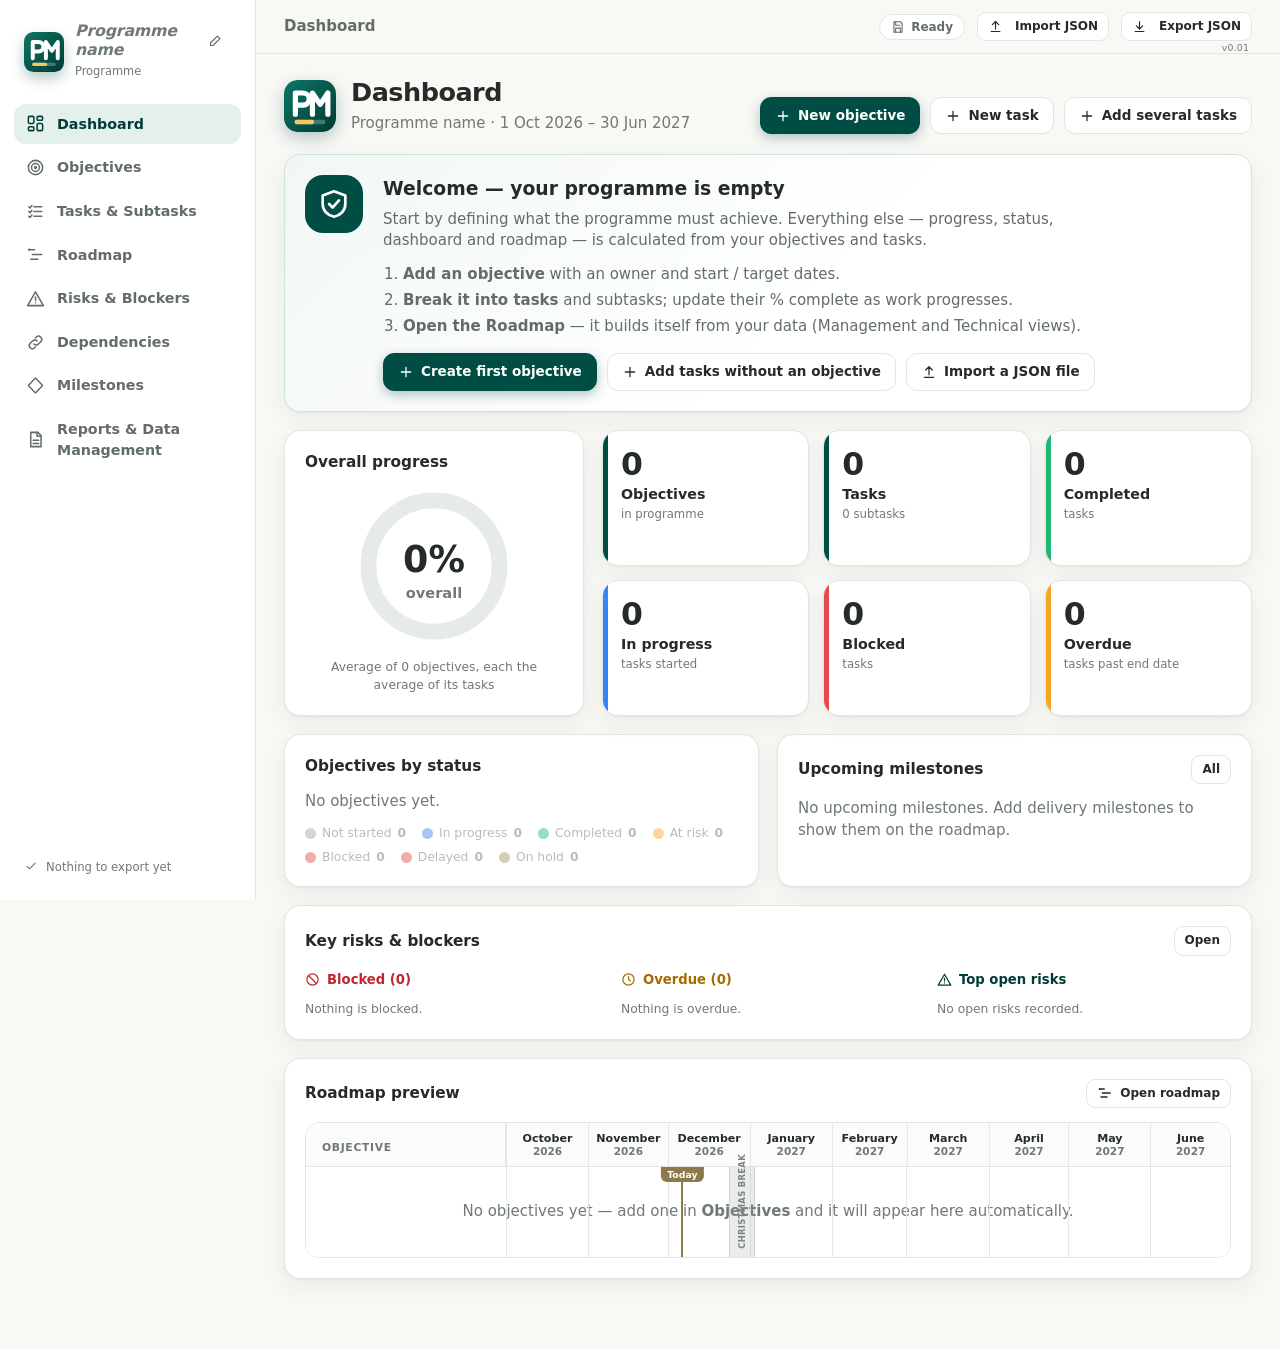
==== commit de147f33: "v0.01: small version label under Export JSON (top right) Co-Authored-By: Claude Sonnet 5.5 <noreply@" ====
--- a/Backup-DR-Project.html
+++ b/Backup-DR-Project.html
@@ -5,9 +5,11 @@
 <meta name="viewport" content="width=device-width,initial-scale=1">
 <title>Programme Manager</title>
 <meta name="description" content="Standalone, offline programme and project management application.">
-<link rel="icon" type="image/svg+xml" href="data:image/svg+xml,%3Csvg%20xmlns='http://www.w3.org/2000/svg'%20viewBox='0%200%2064%2064'%3E%3Cdefs%3E%3ClinearGradient%20id='g'%20x1='0'%20y1='0'%20x2='1'%20y2='1'%3E%3Cstop%20offset='0'%20stop-color='%230E7566'/%3E%3Cstop%20offset='1'%20stop-color='%23003B34'/%3E%3C/linearGradient%3E%3C/defs%3E%3Crect%20rx='15'%20fill='url%28%23g%29'/%3E%3Cpath%20d='M14%2042V16h9.5a7.5%207.5%200%200%201%200%2015H14'%20fill='none'%20stroke='%23fff'%20stroke-width='6.4'%20stroke-linecap='round'%20stroke-linejoin='round'/%3E%3Cpath%20d='M35%2042V16l9.5%2014L54%2016v26'%20fill='none'%20stroke='%23fff'%20stroke-width='6.4'%20stroke-linecap='round'%20stroke-linejoin='round'/%3E%3Crect%20x='13'%20y='49'%20width='38'%20height='5.5'%20rx='2.75'%20fill='%23fff'%20fill-opacity='.26'/%3E%3Crect%20x='13'%20y='49'%20width='24'%20height='5.5'%20rx='2.75'%20fill='%23F4C95D'/%3E%3C/svg%3E">
+<link rel="icon" type="image/png" sizes="16x16" href="[data-uri]">
 <link rel="icon" type="image/png" sizes="32x32" href="[data-uri]">
-<link rel="apple-touch-icon" sizes="180x180" href="[data-uri]">
+<link rel="icon" type="image/png" sizes="48x48" href="[data-uri]">
+<link rel="icon" type="image/png" sizes="192x192" href="[data-uri]">
+<link rel="apple-touch-icon" sizes="180x180" href="[data-uri]">
 <style>
 :root{
   --bg:#F8F8F5;--card:#fff;--ink:#252b29;--ink2:#626d68;--ink3:#6f7a74;--line:#e1e6e3;--line2:#eef1ef;
@@ -53,6 +55,8 @@
 .topbar .hamb{display:none}
 .topbar h2{font-size:1rem;font-weight:700;color:var(--ink2)}
 .topbar .sp{flex:1}
+.tb-stack{position:relative;display:inline-flex}
+.build-ver{position:absolute;right:3px;top:calc(100% + 2px);font-size:.62rem;line-height:1;letter-spacing:.02em;color:var(--ink3);white-space:nowrap;pointer-events:auto;user-select:all}
 .save-chip{display:inline-flex;gap:6px;align-items:center;font-size:.8rem;padding:5px 11px;border-radius:99px;background:#fff;border:1px solid var(--line);color:var(--ink2);font-weight:600}
 .save-chip.saved{color:#13734a;background:#e6f8ef;border-color:#c7ecd9}
 .save-chip.error{color:#a3191e;background:#fdeaea;border-color:#f6c4c6}
@@ -605,7 +609,7 @@
       <span class="sp"></span>
       <button type="button" id="saveChip" class="save-chip" data-action="file-chip" aria-live="polite" title="Click to choose a file on your computer to save to">Ready</button>
       <button class="btn small tb-btn" data-action="import-json" title="Load a project from a JSON file (replaces current data after confirmation)"><svg class="ic" width="15" height="15" viewBox="0 0 24 24" fill="none" stroke="currentColor" stroke-width="1.9" stroke-linecap="round" stroke-linejoin="round"><path d="M12 16V5M7 9l5-5 5 5M5 20h14"/></svg><span>Import JSON</span></button>
-      <button class="btn small tb-btn" data-action="export-json" title="Export the full project as a JSON file (you choose the folder and name where the browser allows it)"><svg class="ic" width="15" height="15" viewBox="0 0 24 24" fill="none" stroke="currentColor" stroke-width="1.9" stroke-linecap="round" stroke-linejoin="round"><path d="M12 4v11M7 11l5 5 5-5M5 20h14"/></svg><span>Export JSON</span></button>
+      <span class="tb-stack"><button class="btn small tb-btn" data-action="export-json" title="Export the full project as a JSON file (you choose the folder and name where the browser allows it)"><svg class="ic" width="15" height="15" viewBox="0 0 24 24" fill="none" stroke="currentColor" stroke-width="1.9" stroke-linecap="round" stroke-linejoin="round"><path d="M12 4v11M7 11l5 5 5-5M5 20h14"/></svg><span>Export JSON</span></button><span class="build-ver" id="buildVer"></span></span>
     </header>
     <main id="view" tabindex="-1"></main>
   </div>
@@ -625,7 +629,9 @@
    ===================================================================== */
 const SCHEMA_VERSION = 1;
 const APP_ID = 'backup-dr-project';
-const APP_VERSION = '1.4.3';
+const APP_VERSION = '1.5.3';
+/* Shown small under Export JSON (top right). Bump by 0.01 every time a new version is pushed: 0.01, 0.02 ... 0.10 ... */
+const BUILD_VERSION = '0.01';
 const LS_KEY = 'backupdr.project.v1';
 const LS_BACKUPS = 'backupdr.backups.v1';
 const LS_UI = 'backupdr.ui.v1';
@@ -1219,6 +1225,11 @@
 function scheduleSave() {
   ui.saveState = 'pending'; updateSaveChip();
   clearTimeout(saveTimer); saveTimer = setTimeout(saveLocal, 350);
+}
+/* true when there is nothing worth protecting: no objectives / tasks / risks / milestones / dependencies and no programme name, description or manager */
+function isProjectEmpty() {
+  const c = countsOf(data), p = data.project;
+  return !c.objectives && !c.tasks && !c.subtasks && !c.risks && !c.milestones && !c.dependencies && !(p.name || '').trim() && !(p.description || '').trim() && !(p.manager || '').trim();
 }
 function countsOf(d) {
   let t = 0, s = 0;
@@ -2696,6 +2707,7 @@
 ];
 
 function renderBrand() {
+  const bv = $('#buildVer'); if (bv) { bv.textContent = 'v' + BUILD_VERSION; bv.title = 'Version v' + BUILD_VERSION + ' (app ' + APP_VERSION + ')'; }
   const el = $('#brandName'); if (!el) return;
   const n = (data.project.name || '').trim();
   el.textContent = n || 'Programme name'; el.className = n ? '' : 'ph'; el.title = n || 'No name yet — click the pencil to add one';
@@ -2775,7 +2787,8 @@
   }
   const cur = countsOf(data), inc = countsOf(r.data);
   const fmt = c => `${c.objectives} objectives, ${c.tasks} tasks, ${c.subtasks} subtasks, ${c.milestones} milestones, ${c.risks} risks`;
-  const ok = await confirmDialog({
+  // nothing to lose (completely empty project, file accepted without notes): load it straight away
+  const ok = (isProjectEmpty() && !r.warnings.length) ? true : await confirmDialog({
     title: 'Replace current project data?', danger: true, okLabel: 'Replace with imported data',
     message: `Importing <b>${esc(file.name)}</b> will <b>replace</b> everything currently in the application.`,
     html: `<div class="cmp"><div><small>Current</small><b>${esc(progName())}</b><span>${fmt(cur)}</span></div><div class="cmp-arrow">→</div><div><small>Imported</small><b>${esc(r.data.project.name || 'Programme name')}</b><span>${fmt(inc)}</span></div></div>
@@ -2783,7 +2796,7 @@
       <p class="muted small">A backup of your current data is saved in this browser first (Reports &amp; Data Management → Browser backups).</p>`
   });
   if (!ok) { toast('Import cancelled — nothing was changed.', 'warn'); return; }
-  snapshot(`Before import of ${file.name}`);
+  if (!isProjectEmpty()) snapshot(`Before import of ${file.name}`);
   data = r.data; ui.collapsed.clear(); ui.objOpen.clear();
   ui.taskFilter = { q: '', obj: 'all', status: 'all', owner: 'all', blockedOnly: false, hideDone: false }; ui.objFilter = { q: '', status: 'all' }; ui.rmObj = 'all';
   syncStored(); D = derive(); saveLocal(); go('dashboard'); render();
@@ -2807,7 +2820,14 @@
 function downloadExport() {
   exportJSON(); render();
   const touch = window.matchMedia && matchMedia('(pointer:coarse)').matches;
-  toast(touch ? 'Export started. If you can\'t find the file in Downloads, use Reports → “Share / save to…” or “Show / copy JSON”.' : 'Project exported as JSON.', 'ok', touch ? 9000 : 3200);
+  if (touch) { toast('Export started. If you can\'t find the file in Downloads, use Reports → “Share / save to…” or “Show / copy JSON”.', 'ok', 9000); return; }
+  if (typeof FSA !== 'undefined' && FSA.save) { toast('Project exported as JSON.', 'ok', 3200); return; }
+  // This browser (e.g. Firefox, Safari) cannot let a web page open a "Save as" window, so say how to get one.
+  const ua = navigator.userAgent || '';
+  const how = /Firefox\//.test(ua) ? 'To choose the folder each time: Firefox Settings → General → Downloads → “Always ask you where to save files”.'
+    : (/Safari\//.test(ua) && !/Chrom(e|ium)\//.test(ua)) ? 'To choose the folder each time: Safari Settings → General → File download location → “Ask for each download”.'
+    : 'To choose the folder each time, turn on “Ask where to save each file” in your browser\'s download settings, or use Edge or Chrome.';
+  toast('Exported to your Downloads folder. This browser can\'t open a Save-as window from a web page. ' + how, 'ok', 14000);
 }
 
 /* ---------------- actions ---------------- */
@@ -2896,7 +2916,7 @@
   },
   'paste-json': () => {
     openModal({ title: 'Paste JSON to import', wide: true, saveLabel: 'Check & import',
-      html: `<p class="muted small">Paste the full text of a project JSON file here. It is validated first, and you will be asked to confirm before your current data is replaced.</p>
+      html: `<p class="muted small">Paste the full text of a project JSON file here. It is validated first, and you will be asked to confirm before any existing project data is replaced.</p>
         <textarea name="jsonIn" class="json-box" rows="14" placeholder='{ "schemaVersion": 1, ... }'></textarea>`,
       onSave: f => {
         const text = f.elements.jsonIn.value.trim();
@@ -2965,7 +2985,7 @@
   else if (el.matches && el.matches('[data-progress]')) {
     const n = D.node.get(el.dataset.id);
     if (n) { setLeafProgress(n.item, el.value); afterChange(); }
-  } else if (el.id === 'fileInput' && el.files && el.files[0]) handleImportFile(el.files[0]);
+  } else if (el.id === 'fileInput' && el.files && el.files[0]) { const f = el.files[0]; el.value = ''; handleImportFile(f); }
 });
 window.addEventListener('hashchange', () => {
   const v = location.hash.slice(1);
@@ -3012,8 +3032,16 @@
 const JSON_TYPES = [{ description: 'Project data (JSON)', accept: { 'application/json': ['.json'] } }];
 /* Pickers start in the Downloads folder where the browser supports it (older versions ignore / reject the hint, so retry without it). */
 async function pick(fn, opts) {
-  try { return await window[fn]({ ...opts, startIn: 'downloads' }); }
-  catch (e) { if (e && e.name === 'TypeError') return window[fn](opts); throw e; }
+  // The Downloads start-folder hint is only a nicety: if the browser refuses it for ANY reason (e.g. a Downloads folder redirected
+  // to OneDrive), retry without it, and finally without the file-type filter, before giving up. Only a user cancel stops the chain.
+  const tries = [{ ...opts, startIn: 'downloads' }, opts];
+  if (opts.types) { const { types, ...bare } = opts; tries.push(bare); }
+  let last;
+  for (const o of tries) {
+    try { return await window[fn](o); }
+    catch (e) { if (e && e.name === 'AbortError') throw e; last = e; try { console.warn('file picker attempt failed:', fn, e && e.name, e && e.message); } catch (x) { /* ignore */ } }
+  }
+  throw last;
 }
 let linked = null;               // { handle, name, savedAt }
 
@@ -3053,24 +3081,27 @@
 }
 function pickerFailed(e, kind) {
   if (e && e.name === 'AbortError') return;                 // the user closed the picker
-  if (kind === 'open') { toast('This viewer does not allow choosing a file location, so the normal file chooser is used instead.', 'warn', 6000); classicImport(); }
-  else { toast('This viewer does not allow choosing a file location, so the file is downloaded instead.', 'warn', 6000); downloadExport(); }
+  const why = e && (e.name || e.message) ? ` (${[e.name, e.message].filter(Boolean).join(': ').slice(0, 140)})` : '';
+  if (kind === 'open') { toast('The browser would not open its file chooser here' + why + ', so the normal file chooser is used instead.', 'warn', 12000); classicImport(); }
+  else { toast('The browser would not open its save-as window here' + why + ', so the file was downloaded to your Downloads folder instead.', 'warn', 12000); downloadExport(); }
 }
 function classicImport() { const fi = $('#fileInput'); fi.value = ''; fi.click(); }
 
 async function saveToLinkedFile() {
-  if (!linked) { fileDialog(); return; }
+  if (!linked) { fileDialog(); return false; }
   try {
-    if (!(await ensureWritable(linked.handle))) { toast('Permission to change that file was not given, so nothing was written.', 'warn', 6000); return; }
+    if (!(await ensureWritable(linked.handle))) { toast('Permission to change that file was not given, so nothing was written.', 'warn', 6000); return false; }
     await writeToHandle(linked.handle);
     linked.savedAt = new Date().toISOString(); persistLink(); renderNav(); updateSaveChip();
     toast(`Saved to ${linked.name}.`, 'ok');
+    return true;
   } catch (e) {
     if (e && (e.name === 'NotFoundError' || e.name === 'InvalidStateError')) {
       const again = await confirmDialog({ title: 'The linked file can’t be found', okLabel: 'Choose a file…', message: `<b>${esc(linked.name)}</b> has been moved, renamed or deleted, so it can’t be updated. Choose a new name and location?` });
       if (again) createNewFile(); else unlinkFile();
     } else toast('Could not write to the file: ' + (e && e.message ? e.message : e), 'error', 8000);
   }
+  return false;
 }
 async function browseForFile() {
   let hs;
@@ -3096,6 +3127,20 @@
   try { await writeToHandle(handle); } catch (e) { toast('Could not write to that file: ' + (e && e.message ? e.message : e), 'error', 8000); return; }
   render(); toast(`Exported to ${handle.name}.`, 'ok', 4500);
 }
+
+/* ---- unsaved-changes guard: any action that replaces the project first checks the linked file is up to date ---- */
+let pendingProceed = null;
+function guardUnsaved(proceed) {
+  if (!(linked && fileDirty() && !isProjectEmpty())) { proceed(); return; }
+  pendingProceed = proceed;
+  openModal({
+    title: 'Unsaved changes', hideSave: true, cancelLabel: 'Cancel',
+    html: `<p><b>${esc(linked.name)}</b> has changes that have not been saved to the file yet.</p>
+      <p>Importing replaces the current project, so those changes would be left out of the file. (A copy is kept under Browser backups.)</p>
+      <div class="btn-row" style="margin-top:16px">${btn('Save first, then import', 'unsaved-save', '', 'primary', 'save')}${btn('Import anyway', 'unsaved-anyway', '', 'danger')}</div>`
+  });
+}
+const runPending = () => { const f = pendingProceed; pendingProceed = null; if (f) f(); };
 
 /* ---- dialog behind the upload arrow ---- */
 function fileDialog() {
@@ -3112,15 +3157,18 @@
   });
 }
 Object.assign(ACTIONS, {
-  'import-json': () => { if (FSA.open) browseForFile(); else classicImport(); },
+  'import-json': () => guardUnsaved(() => { if (FSA.open) browseForFile(); else classicImport(); }),
   'file-dialog': () => fileDialog(),
-  'file-browse': () => { closeModal(); browseForFile(); },
+  'file-browse': () => { closeModal(); guardUnsaved(browseForFile); },
   'file-new': () => { closeModal(); createNewFile(); },
-  'file-classic': () => { closeModal(); classicImport(); },
+  'file-classic': () => { closeModal(); guardUnsaved(classicImport); },
   'file-save': () => { closeModal(); saveToLinkedFile(); },
   'file-unlink': () => { unlinkFile(); closeModal(); toast('No longer linked to a file. Autosave in the browser carries on.'); },
+  'unsaved-save': async () => { closeModal(); if (await saveToLinkedFile()) runPending(); else pendingProceed = null; },
+  'unsaved-anyway': () => { closeModal(); runPending(); },
   'file-chip': () => { if (linked) saveToLinkedFile(); else if (FSA.save || FSA.open) fileDialog(); else downloadExport(); }
 });
+{ const pasteJson = ACTIONS['paste-json']; ACTIONS['paste-json'] = () => guardUnsaved(pasteJson); }
 
 })();
 </script>
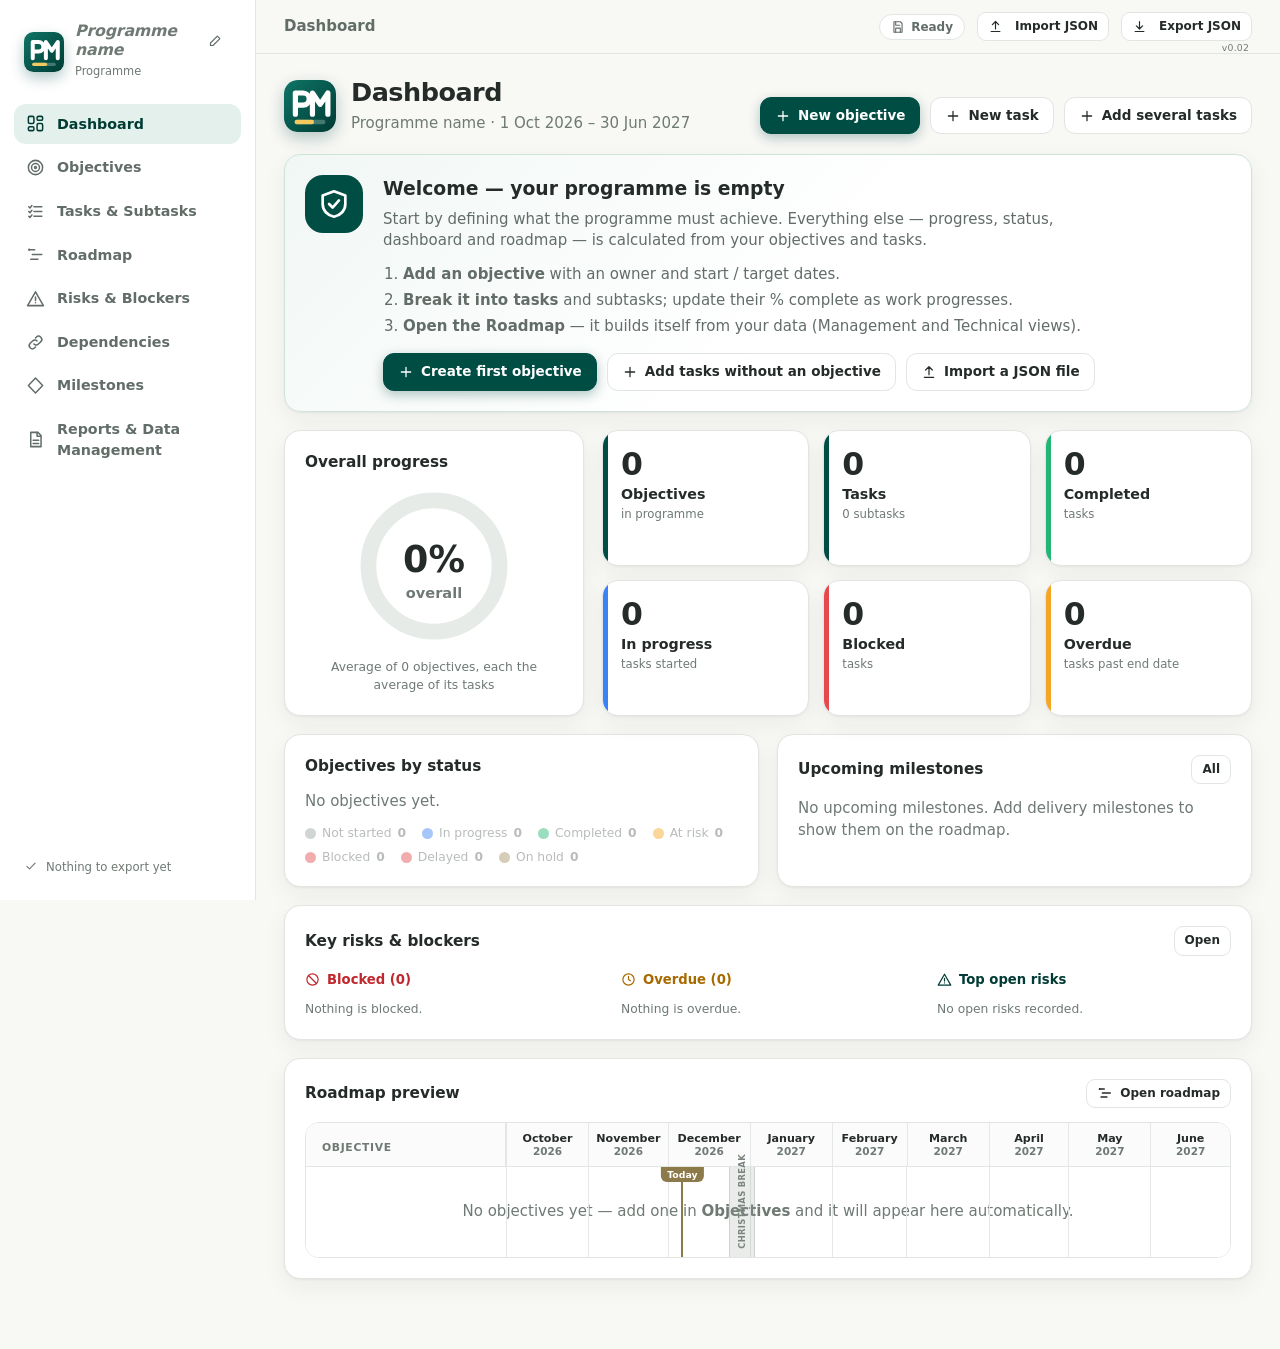
==== commit 8adb6a37: "v0.02: task and subtask names are clickable inside the read-only views (objective, task, subtask) Co" ====
--- a/Backup-DR-Project.html
+++ b/Backup-DR-Project.html
@@ -548,6 +548,9 @@
 .vw-tasks{display:flex;flex-direction:column;gap:4px}
 .vw-task{display:grid;grid-template-columns:minmax(0,1fr) auto 44px;gap:10px;align-items:center;background:var(--bg);border-radius:10px;padding:7px 12px;font-size:.88rem}
 .vw-task b{text-align:right}.vw-tn{overflow:hidden;text-overflow:ellipsis;white-space:nowrap;font-weight:600}
+.vw-open{appearance:none;background:none;border:0;padding:0;margin:0;font:inherit;font-weight:inherit;color:var(--brand);text-align:left;cursor:pointer;max-width:100%;overflow:hidden;text-overflow:ellipsis;vertical-align:bottom}
+.vw-open:hover{color:var(--brand-d);text-decoration:underline;text-decoration-thickness:2px;text-underline-offset:3px}
+.vw-open:focus-visible{outline:3px solid rgba(0,77,68,.35);outline-offset:2px;border-radius:4px}
 @media (max-width:640px){.vw-row{grid-template-columns:1fr;gap:4px}.vw-link{grid-template-columns:1fr;gap:2px}}
 
 .vw-dates{display:flex;gap:10px;align-items:center;flex-wrap:wrap}.vw-dates>span:first-child{display:inline-flex;gap:6px;align-items:center}
@@ -631,7 +634,7 @@
 const APP_ID = 'backup-dr-project';
 const APP_VERSION = '1.5.3';
 /* Shown small under Export JSON (top right). Bump by 0.01 every time a new version is pushed: 0.01, 0.02 ... 0.10 ... */
-const BUILD_VERSION = '0.01';
+const BUILD_VERSION = '0.02';
 const LS_KEY = 'backupdr.project.v1';
 const LS_BACKUPS = 'backupdr.backups.v1';
 const LS_UI = 'backupdr.ui.v1';
@@ -1904,6 +1907,9 @@
 const MS_STATUS_CLASS = { planned: 'in-progress', 'at-risk': 'at-risk', achieved: 'completed', missed: 'blocked' };
 
 /* ---------------- Objective: read-only view ---------------- */
+/* a name inside a read-only view that opens that item's own read-only view */
+const vwOpen = (id, text) => `<button type="button" class="vw-open" data-action="open-item" data-id="${esc(id)}" title="Open (read only)">${text}</button>`;
+
 function objectiveViewModal(id) {
   const r = IDX.objective.get(id); if (!r) return;
   const o = r.item, i = D.obj.get(id), c = objCol(o);
@@ -1916,7 +1922,7 @@
       }).join('')
     : '<span class="muted">No links added.</span>';
   const tasks = o.tasks.length
-    ? `<div class="vw-tasks">${o.tasks.map(t => { const ti = D.task.get(t.id); return `<div class="vw-task"><span class="vw-tn">${esc(t.name)}${t.subtasks.length ? ` <small class="muted">(${ti.subDone}/${ti.subCount} subtasks)</small>` : ''}</span>${pill(ti.status)}<b>${pct(ti.progress)}%</b></div>`; }).join('')}</div>`
+    ? `<div class="vw-tasks">${o.tasks.map(t => { const ti = D.task.get(t.id); return `<div class="vw-task"><span class="vw-tn">${vwOpen(t.id, esc(t.name))}${t.subtasks.length ? ` <small class="muted">(${ti.subDone}/${ti.subCount} subtasks)</small>` : ''}</span>${pill(ti.status)}<b>${pct(ti.progress)}%</b></div>`; }).join('')}</div>`
     : '<span class="muted">No tasks yet.</span>';
   const notes = (o.notes || []).length ? `<ul class="notes">${o.notes.slice().reverse().map(n => `<li><span class="nd">${n.date ? esc(fmtDate(n.date)) : 'Note'}</span>${esc(n.text)}</li>`).join('')}</ul>` : '<span class="muted">No notes.</span>';
   const html = `<div class="vw">
@@ -1953,10 +1959,10 @@
   const r = isTask ? IDX.task.get(id) : IDX.sub.get(id), c = objCol(r.obj), deps = D.depsFrom.get(id) || [];
   const row = (label, inner) => `<div class="vw-row"><span class="vw-l">${label}</span><div class="vw-v">${inner}</div></div>`;
   const belongs = isTask
-    ? (r.obj.system ? '<span class="muted">Not linked to an objective yet</span>' : `<span class="vw-sw" style="background:${c.c}"></span> ${esc(r.obj.name)}`)
-    : `${esc(r.task.name)} <span class="muted">in</span> ${r.obj.system ? '<span class="muted">Unassigned tasks</span>' : `<span class="vw-sw" style="background:${c.c}"></span> ${esc(r.obj.name)}`}`;
+    ? (r.obj.system ? '<span class="muted">Not linked to an objective yet</span>' : `<span class="vw-sw" style="background:${c.c}"></span> ${vwOpen(r.obj.id, esc(r.obj.name))}`)
+    : `${vwOpen(r.task.id, esc(r.task.name))} <span class="muted">in</span> ${r.obj.system ? '<span class="muted">Unassigned tasks</span>' : `<span class="vw-sw" style="background:${c.c}"></span> ${vwOpen(r.obj.id, esc(r.obj.name))}`}`;
   const subs = isTask && it.subtasks.length
-    ? `<div class="vw-tasks">${it.subtasks.map(s => { const si = D.sub.get(s.id); return `<div class="vw-task"><span class="vw-tn">${esc(s.name)}${s.owner ? ` <small class="muted">· ${esc(s.owner)}</small>` : ''}</span>${pill(si.status)}<b>${pct(si.progress)}%</b></div>`; }).join('')}</div>` : '';
+    ? `<div class="vw-tasks">${it.subtasks.map(s => { const si = D.sub.get(s.id); return `<div class="vw-task"><span class="vw-tn">${vwOpen(s.id, esc(s.name))}${s.owner ? ` <small class="muted">· ${esc(s.owner)}</small>` : ''}</span>${pill(si.status)}<b>${pct(si.progress)}%</b></div>`; }).join('')}</div>` : '';
   const html = `<div class="vw">
     <div class="vw-top" style="--oc:${c.c}"><span class="vw-stripe"></span><div><div class="vw-ids">${idChip(it.id)} <span class="chip">${isTask ? 'Task' : 'Subtask'}</span> ${prioChip(it.priority)} ${pill(n.status)}</div><h2 class="vw-title">${esc(it.name)}</h2></div></div>
     <div class="vw-prog">${pbarC(n.progress, c.c)}<b>${pct(n.progress)}%</b><span class="muted small">${isTask && n.subCount ? `${n.subDone}/${n.subCount} subtasks complete (automatic)` : 'updated manually'}</span></div>
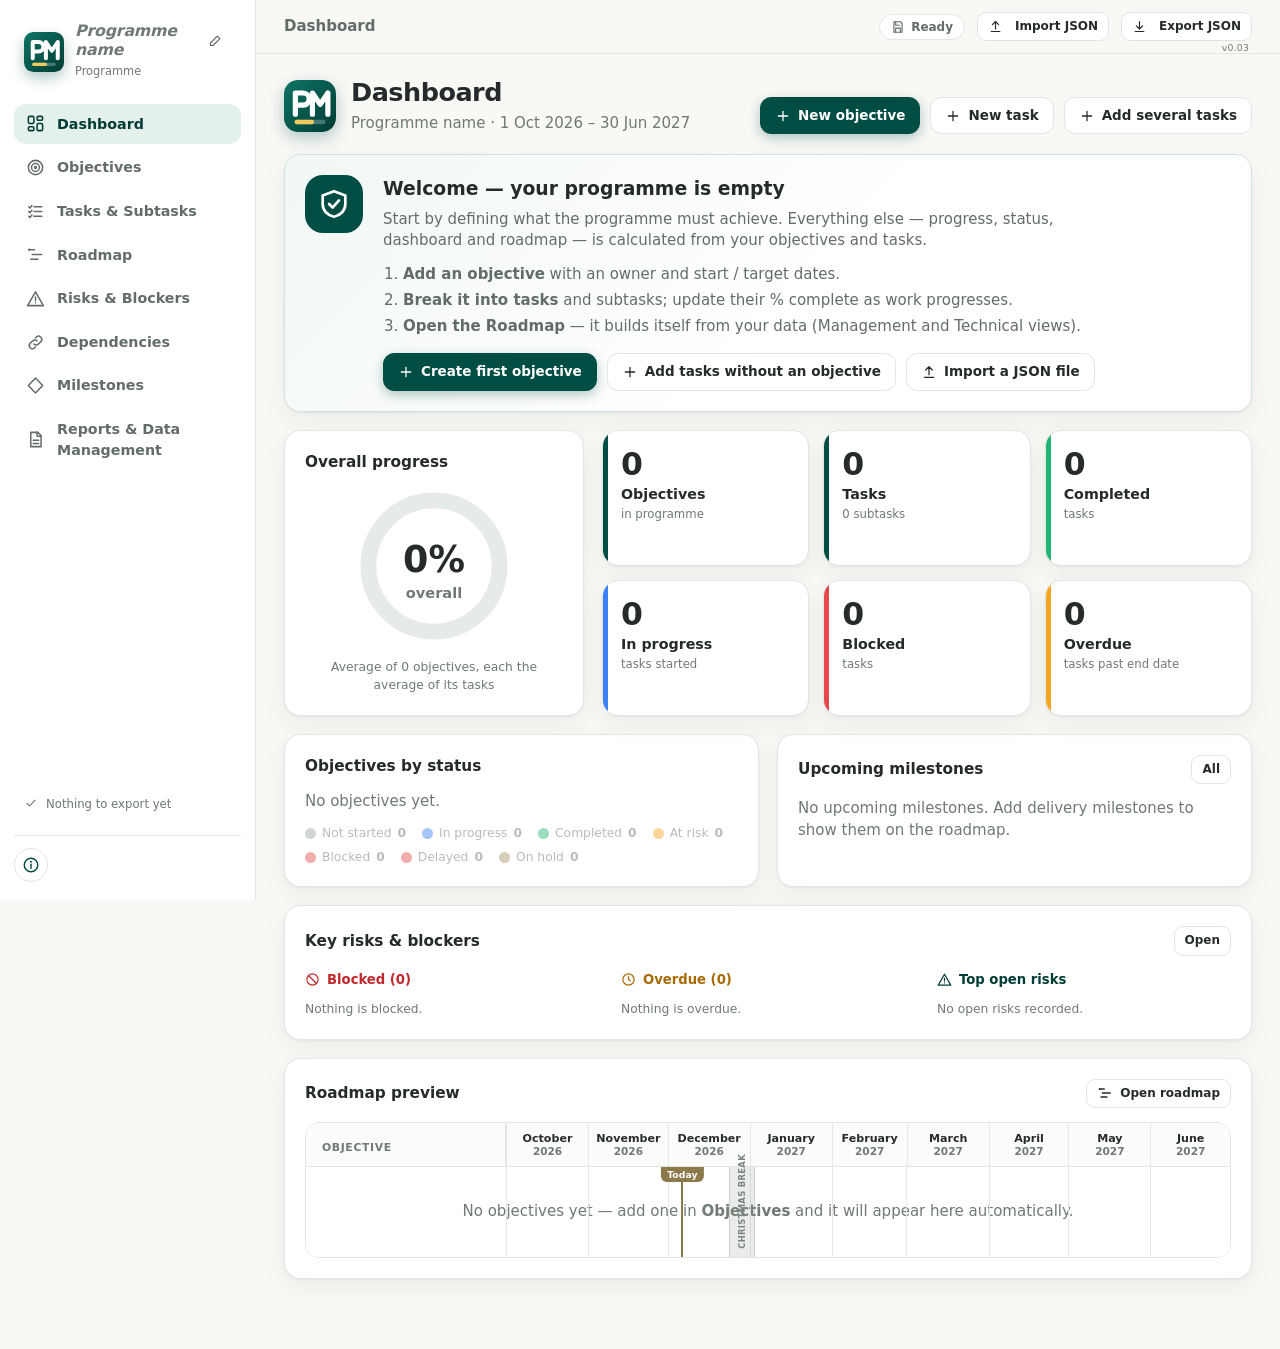
==== commit 910c3b2a: "v0.03: About Programme Manager window (info button, bottom left of the sidebar) Co-Authored-By: Clau" ====
--- a/Backup-DR-Project.html
+++ b/Backup-DR-Project.html
@@ -476,6 +476,18 @@
 .fl-cur{display:flex;flex-wrap:wrap;gap:10px;align-items:center;justify-content:space-between;margin-top:12px;padding:12px 14px;border:1px solid var(--line);border-left:4px solid var(--brand);border-radius:10px;background:var(--brand-soft)}
 .fl-cur small{display:block;color:var(--ink2);font-size:.75rem;text-transform:uppercase;letter-spacing:.04em}
 .fl-cur b{display:block}.fl-cur span{color:var(--ink2);font-size:.85rem}
+.side-about{margin-top:12px;padding-top:12px;border-top:1px solid var(--line)}
+.info-btn{width:34px;height:34px;border-radius:50%;border:1px solid var(--line);background:#fff;color:var(--brand);display:grid;place-items:center;cursor:pointer;padding:0;transition:background .15s,border-color .15s}
+.info-btn:hover,.info-btn:focus-visible{background:var(--brand-soft);border-color:var(--brand)}
+.about{display:flex;flex-direction:column;gap:6px}
+.about-hero{display:flex;align-items:center;gap:16px;padding:6px 0 16px;border-bottom:1px solid var(--line);margin-bottom:6px}
+.about-hero b{display:block;font-size:1.25rem;letter-spacing:-.01em}.about-hero span{display:block;color:var(--ink2);font-size:.9rem;margin-top:3px}
+.about section{padding:10px 0 4px}
+.about h4{margin:0 0 6px;font-size:.78rem;text-transform:uppercase;letter-spacing:.07em;color:var(--brand)}
+.about ul{margin:0;padding-left:18px;display:flex;flex-direction:column;gap:6px;font-size:.92rem;line-height:1.45}
+.about-by{margin:14px 0 0;padding-top:14px;border-top:1px solid var(--line);text-align:center;font-weight:600}
+.about-by a{color:var(--brand);text-decoration:underline;text-underline-offset:3px}
+.about-hero b small{font-size:.72rem;font-weight:600;color:var(--ink3);margin-left:6px;letter-spacing:.02em}
 @media (max-width:640px){.tb-btn span{display:none}.tb-btn svg{margin:0}.tb-btn{padding:6px 9px}.save-chip{font-size:.72rem;padding:4px 8px}.topbar{gap:8px}.topbar h2{font-size:.9rem;white-space:nowrap;overflow:hidden;text-overflow:ellipsis;min-width:0}}
 
 .json-box{width:100%;font-family:Consolas,"Cascadia Mono",Menlo,monospace;font-size:.78rem;border:1px solid var(--line);border-radius:10px;padding:10px;background:#fafbfa;resize:vertical}
@@ -603,6 +615,7 @@
     <div class="brand"><div class="logo"><svg xmlns="http://www.w3.org/2000/svg" viewBox="0 0 64 64" width="40" height="40" aria-hidden="true"><defs><linearGradient id="pmg" x1="0" y1="0" x2="1" y2="1"><stop offset="0" stop-color="#0E7566"/><stop offset="1" stop-color="#003B34"/></linearGradient></defs><rect width="64" height="64" rx="15" fill="url(#pmg)"/><path d="M14 42V16h9.5a7.5 7.5 0 0 1 0 15H14" fill="none" stroke="#fff" stroke-width="6.4" stroke-linecap="round" stroke-linejoin="round"/><path d="M35 42V16l9.5 14L54 16v26" fill="none" stroke="#fff" stroke-width="6.4" stroke-linecap="round" stroke-linejoin="round"/><rect x="13" y="49" width="38" height="5.5" rx="2.75" fill="#fff" fill-opacity=".26"/><rect x="13" y="49" width="24" height="5.5" rx="2.75" fill="#F4C95D"/></svg></div><div class="brand-t"><b id="brandName"></b><small>Programme</small></div><button type="button" class="icon-btn brand-edit" data-action="brand-edit" aria-label="Edit programme name" title="Edit programme name"></button></div>
     <nav class="nav" id="nav"></nav>
     <div class="side-foot" id="sideFoot"></div>
+    <div class="side-about"><button type="button" class="info-btn" data-action="about" aria-label="About Programme Manager — help and information" title="About / help"></button></div>
   </aside>
   <div class="scrim" id="scrim"></div>
   <div class="main">
@@ -634,7 +647,7 @@
 const APP_ID = 'backup-dr-project';
 const APP_VERSION = '1.5.3';
 /* Shown small under Export JSON (top right). Bump by 0.01 every time a new version is pushed: 0.01, 0.02 ... 0.10 ... */
-const BUILD_VERSION = '0.02';
+const BUILD_VERSION = '0.03';
 const LS_KEY = 'backupdr.project.v1';
 const LS_BACKUPS = 'backupdr.backups.v1';
 const LS_UI = 'backupdr.ui.v1';
@@ -1316,6 +1329,7 @@
   check: '<path d="M5 12.5l4.5 4.5L19 7"/>',
   shield: '<path d="M12 3l8 3v6c0 4.5-3.3 8-8 9-4.7-1-8-4.5-8-9V6z"/><path d="M8.5 12l2.5 2.5 4.5-5"/>',
   clock: '<circle cx="12" cy="12" r="9"/><path d="M12 7v5l3 2"/>',
+  info: '<circle cx="12" cy="12" r="9"/><path d="M12 11v5.5"/><path d="M12 7.6v.2" stroke-width="2.6"/>',
   book: '<path d="M12 6.5C10.4 5.2 8.3 4.5 6 4.5H3v13.5h3c2.3 0 4.4.7 6 2 1.6-1.3 3.7-2 6-2h3V4.5h-3c-2.3 0-4.4.7-6 2z"/><path d="M12 6.5v13.5"/>',
   refresh: '<path d="M20 5v5h-5M4 19v-5h5"/><path d="M5.5 9A7 7 0 0 1 19 10M18.5 15A7 7 0 0 1 5 14"/>'
 };
@@ -1985,6 +1999,35 @@
   if (n.kind === 'obj') objectiveViewModal(id); else workItemViewModal(id);
 }
 
+/* ---------------- About / help window (the "i" button, bottom left) ---------------- */
+function aboutModal() {
+  const html = `<div class="about">
+    <div class="about-hero">${pmLogo(60, 'pmg-about')}<div><b>Programme Manager <small>v${esc(BUILD_VERSION)}</small></b><span>Plan, track and report on any programme or project. Works offline, in one file.</span></div></div>
+    <section><h4>Getting started</h4><ul>
+      <li>Click the <b>pencil</b> at the top left to name your programme. The name is saved in your JSON file.</li>
+      <li>Add <b>objectives</b> on the Objectives page, then <b>tasks</b> and <b>subtasks</b> under them. “Add several tasks” lets you paste a list or import a CSV.</li>
+      <li>Progress works itself out: you set a percentage on tasks and subtasks, and objectives and the whole programme are calculated from them.</li>
+      <li>The <b>Dashboard</b> shows where things stand. The <b>Roadmap</b> has a Management view and a Technical view. Click any name to open it read-only, and use the pencil to edit.</li>
+    </ul></section>
+    <section><h4>Saving your work</h4><ul>
+      <li>Your work is autosaved in this browser as you go. <b>Save regularly to back up your data.</b></li>
+      <li>The browser keeps a few automatic backups, but they are lost if you clear your browser data. <b>A saved JSON file is the reliable backup.</b></li>
+      <li>In Edge and Chrome, click <b>Import JSON</b> and pick your file, or click the status button and choose “Save as a new file”. After that, the status button updates that same file. It reads “Update &lt;file name&gt;” when there are changes not yet saved.</li>
+      <li><b>Export JSON</b> saves a separate copy. In Firefox and Safari it downloads the file, because those browsers can’t open a save window from a web page.</li>
+    </ul></section>
+    <section><h4>Opening a project</h4><ul>
+      <li><b>Import JSON</b> replaces everything currently loaded with the file you pick. It asks you to confirm first, unless the app is empty.</li>
+      <li>To switch projects, save the current one first, then import the next. If your linked file has unsaved changes, the app warns you and offers to save first.</li>
+    </ul></section>
+    <section><h4>About the JSON file</h4><ul>
+      <li>The JSON file is one plain-text file holding everything: the programme name, objectives, tasks, subtasks, risks, dependencies, milestones and settings. Keep it anywhere, back it up, or open it on another computer.</li>
+      <li><b>Your data never leaves your browser or the JSON file you select. Nothing is sent to a server, unless you choose to share the file yourself.</b></li>
+    </ul></section>
+    <p class="about-by">Created by Robert Doyle from <a href="https://nuloha.com" target="_blank" rel="noopener noreferrer">nuloha.com</a></p>
+  </div>`;
+  openModal({ title: 'About Programme Manager', html, wide: true, hideSave: true, cancelLabel: 'Close' });
+}
+
 /* =====================================================================
    Add several tasks at once: pasted list (one per line) and/or CSV file
    ===================================================================== */
@@ -2718,6 +2761,7 @@
   const n = (data.project.name || '').trim();
   el.textContent = n || 'Programme name'; el.className = n ? '' : 'ph'; el.title = n || 'No name yet — click the pencil to add one';
   const b = $('.brand-edit'); if (b && !b.firstChild) b.innerHTML = icon('edit', 15);
+  const ib = $('.info-btn'); if (ib && !ib.firstChild) ib.innerHTML = icon('info', 18);
   const t = n ? n + ' — Programme Manager' : 'Programme Manager'; if (document.title !== t) document.title = t;
 }
 function renderNav() {
@@ -2937,6 +2981,7 @@
   'print-roadmap': ds => doPrint('roadmap', ds.mode || ui.rmMode),
   'print-report': () => doPrint('report'),
   'download-report': () => { downloadReport(); toast('Status report downloaded.'); },
+  'about': () => aboutModal(),
   'brand-edit': () => openModal({
     title: 'Programme name', saveLabel: 'Save',
     html: fld('Name', inp('pname', data.project.name || '', 'maxlength="120" placeholder="Programme name" autocomplete="off"'), 'full', 'Shown top left and stored in the project file. Press the status button in the top bar to write it to your file.'),
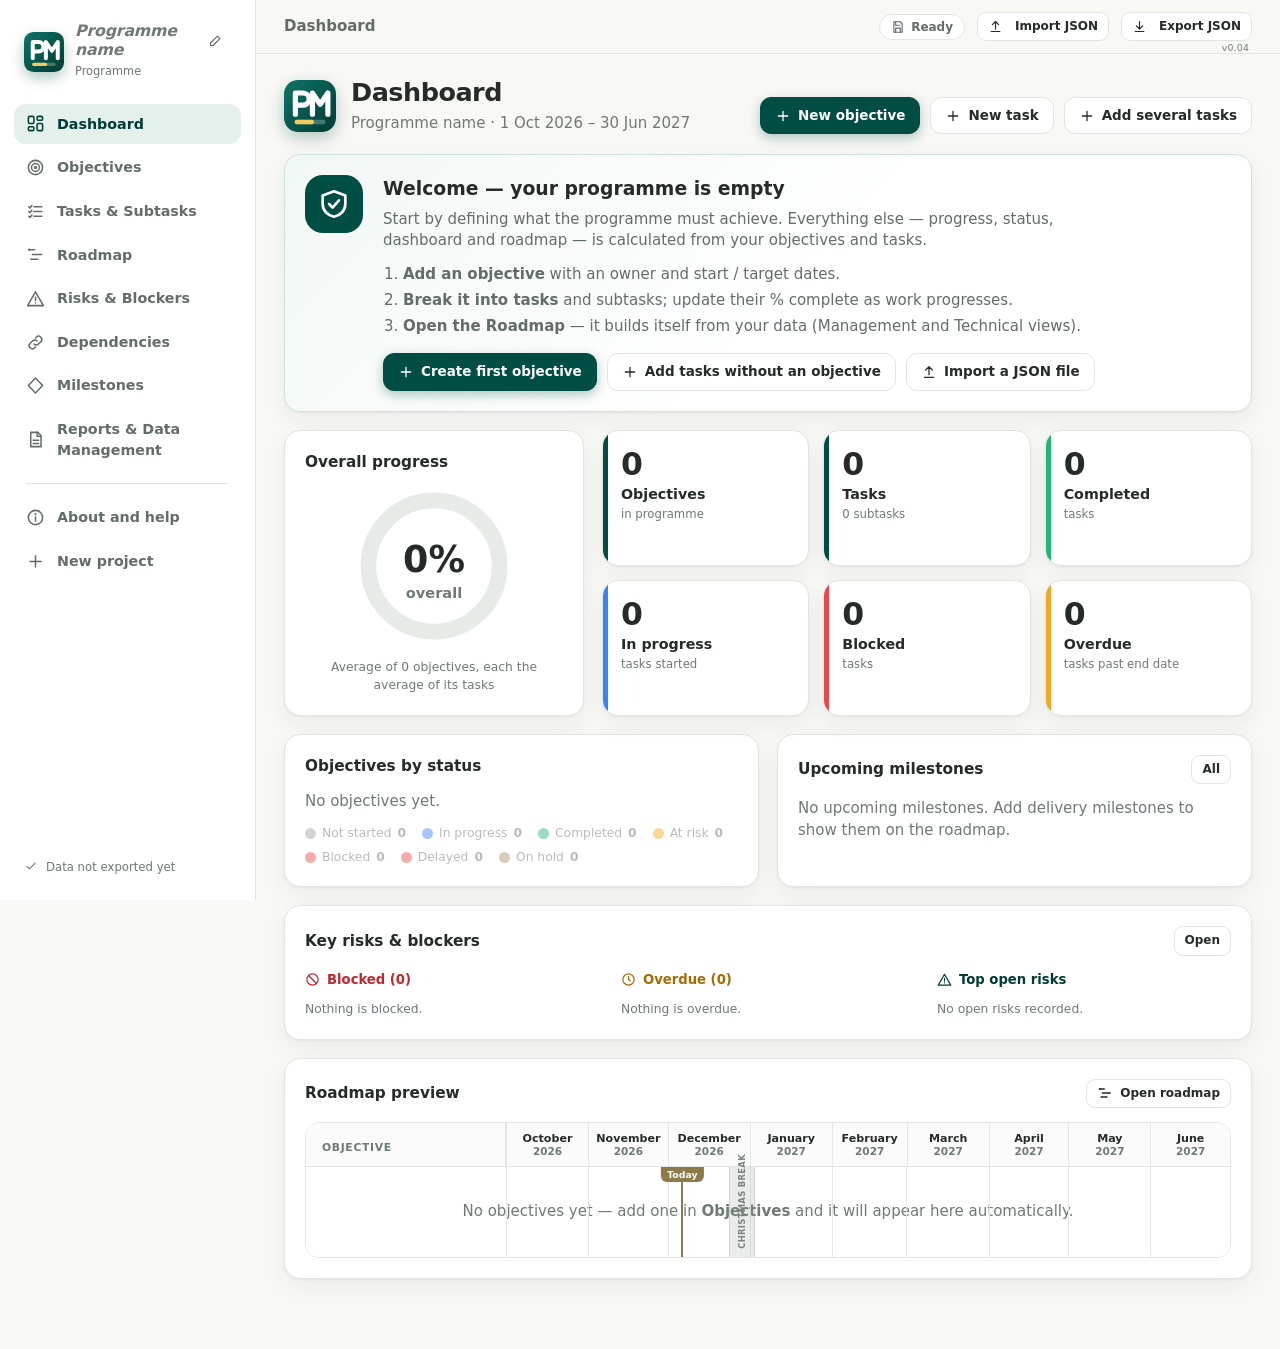
==== commit 862b1240: "v0.04: New project in sidebar menu, About and help moved into menu, expandable About window, clearer" ====
--- a/Backup-DR-Project.html
+++ b/Backup-DR-Project.html
@@ -37,10 +37,12 @@
 .brand b{display:block;font-size:1.05rem;letter-spacing:-.01em;line-height:1.2;overflow-wrap:anywhere;display:-webkit-box;-webkit-line-clamp:3;-webkit-box-orient:vertical;overflow:hidden}
 .brand b.ph{color:var(--ink3);font-weight:600;font-style:italic}
 .brand-edit{flex:none;width:30px;height:30px;color:var(--ink3);align-self:flex-start;margin-top:2px}
-.brand-edit:hover{color:var(--brand);background:var(--brand-soft)}.brand small{color:var(--ink3);font-size:.76rem}
+.brand-edit:hover{color:var(--brand);background:var(--brand-soft)}
+.brand small{color:var(--ink3);font-size:.76rem}
 .nav{display:flex;flex-direction:column;gap:3px}
 .nav a{display:flex;align-items:center;gap:12px;padding:10px 12px;border-radius:12px;color:var(--ink2);text-decoration:none;font-weight:600;font-size:.95rem;transition:background .15s,color .15s}
 .nav a:hover{background:#f1f3f2;color:var(--ink)}
+.nav .nav-sep{height:1px;background:var(--line);margin:10px 12px}
 .nav a.active{background:var(--brand-soft);color:var(--brand-d)}
 .nav-badge{margin-left:auto;font-size:.72rem;font-weight:700;min-width:20px;height:20px;border-radius:99px;display:grid;place-items:center;padding:0 6px}
 .nav-badge.red{background:var(--red);color:#fff}
@@ -476,15 +478,14 @@
 .fl-cur{display:flex;flex-wrap:wrap;gap:10px;align-items:center;justify-content:space-between;margin-top:12px;padding:12px 14px;border:1px solid var(--line);border-left:4px solid var(--brand);border-radius:10px;background:var(--brand-soft)}
 .fl-cur small{display:block;color:var(--ink2);font-size:.75rem;text-transform:uppercase;letter-spacing:.04em}
 .fl-cur b{display:block}.fl-cur span{color:var(--ink2);font-size:.85rem}
-.side-about{margin-top:12px;padding-top:12px;border-top:1px solid var(--line)}
-.info-btn{width:34px;height:34px;border-radius:50%;border:1px solid var(--line);background:#fff;color:var(--brand);display:grid;place-items:center;cursor:pointer;padding:0;transition:background .15s,border-color .15s}
-.info-btn:hover,.info-btn:focus-visible{background:var(--brand-soft);border-color:var(--brand)}
 .about{display:flex;flex-direction:column;gap:6px}
 .about-hero{display:flex;align-items:center;gap:16px;padding:6px 0 16px;border-bottom:1px solid var(--line);margin-bottom:6px}
 .about-hero b{display:block;font-size:1.25rem;letter-spacing:-.01em}.about-hero span{display:block;color:var(--ink2);font-size:.9rem;margin-top:3px}
 .about section{padding:10px 0 4px}
 .about h4{margin:0 0 6px;font-size:.78rem;text-transform:uppercase;letter-spacing:.07em;color:var(--brand)}
 .about ul{margin:0;padding-left:18px;display:flex;flex-direction:column;gap:6px;font-size:.92rem;line-height:1.45}
+.about-more[hidden]{display:none}
+.about-toggle{display:flex;justify-content:center;padding:12px 0 0}
 .about-by{margin:14px 0 0;padding-top:14px;border-top:1px solid var(--line);text-align:center;font-weight:600}
 .about-by a{color:var(--brand);text-decoration:underline;text-underline-offset:3px}
 .about-hero b small{font-size:.72rem;font-weight:600;color:var(--ink3);margin-left:6px;letter-spacing:.02em}
@@ -615,7 +616,6 @@
     <div class="brand"><div class="logo"><svg xmlns="http://www.w3.org/2000/svg" viewBox="0 0 64 64" width="40" height="40" aria-hidden="true"><defs><linearGradient id="pmg" x1="0" y1="0" x2="1" y2="1"><stop offset="0" stop-color="#0E7566"/><stop offset="1" stop-color="#003B34"/></linearGradient></defs><rect width="64" height="64" rx="15" fill="url(#pmg)"/><path d="M14 42V16h9.5a7.5 7.5 0 0 1 0 15H14" fill="none" stroke="#fff" stroke-width="6.4" stroke-linecap="round" stroke-linejoin="round"/><path d="M35 42V16l9.5 14L54 16v26" fill="none" stroke="#fff" stroke-width="6.4" stroke-linecap="round" stroke-linejoin="round"/><rect x="13" y="49" width="38" height="5.5" rx="2.75" fill="#fff" fill-opacity=".26"/><rect x="13" y="49" width="24" height="5.5" rx="2.75" fill="#F4C95D"/></svg></div><div class="brand-t"><b id="brandName"></b><small>Programme</small></div><button type="button" class="icon-btn brand-edit" data-action="brand-edit" aria-label="Edit programme name" title="Edit programme name"></button></div>
     <nav class="nav" id="nav"></nav>
     <div class="side-foot" id="sideFoot"></div>
-    <div class="side-about"><button type="button" class="info-btn" data-action="about" aria-label="About Programme Manager — help and information" title="About / help"></button></div>
   </aside>
   <div class="scrim" id="scrim"></div>
   <div class="main">
@@ -647,7 +647,7 @@
 const APP_ID = 'backup-dr-project';
 const APP_VERSION = '1.5.3';
 /* Shown small under Export JSON (top right). Bump by 0.01 every time a new version is pushed: 0.01, 0.02 ... 0.10 ... */
-const BUILD_VERSION = '0.03';
+const BUILD_VERSION = '0.04';
 const LS_KEY = 'backupdr.project.v1';
 const LS_BACKUPS = 'backupdr.backups.v1';
 const LS_UI = 'backupdr.ui.v1';
@@ -1408,12 +1408,12 @@
   if (first && !('ontouchstart' in window)) first.focus();
   return form;
 }
-function confirmDialog({ title = 'Are you sure?', message = '', html = '', okLabel = 'Confirm', danger = false }) {
+function confirmDialog({ title = 'Are you sure?', message = '', html = '', okLabel = 'Confirm', cancelLabel = 'Cancel', danger = false }) {
   return new Promise(res => {
     const d = $('#confirm');
     d.innerHTML = `<div class="modal-card small"><header><h3>${esc(title)}</h3></header>
       <div class="modal-body"><p class="confirm-msg">${message}</p>${html}</div>
-      <footer><button type="button" data-confirm="cancel" value="cancel" class="btn ghost">Cancel</button><button type="button" data-confirm="ok" value="ok" class="btn ${danger ? 'danger' : 'primary'}" autofocus>${esc(okLabel)}</button></footer></div>`;
+      <footer><button type="button" data-confirm="cancel" value="cancel" class="btn ghost">${esc(cancelLabel)}</button><button type="button" data-confirm="ok" value="ok" class="btn ${danger ? 'danger' : 'primary'}" autofocus>${esc(okLabel)}</button></footer></div>`;
     d.returnValue = '';
     d.addEventListener('close', () => res(d.returnValue === 'ok'), { once: true });
     d.showModal();
@@ -2004,25 +2004,37 @@
   const html = `<div class="about">
     <div class="about-hero">${pmLogo(60, 'pmg-about')}<div><b>Programme Manager <small>v${esc(BUILD_VERSION)}</small></b><span>Plan, track and report on any programme or project. Works offline, in one file.</span></div></div>
     <section><h4>Getting started</h4><ul>
+      <li><b>To start a fresh project, choose New project</b> in the left-hand menu, below the dividing line under Reports and Data Management. On a phone, tap the menu button at the top left first. It clears the app to a blank project, keeps a backup in your browser, and never changes your saved JSON file.</li>
       <li>Click the <b>pencil</b> at the top left to name your programme. The name is saved in your JSON file.</li>
       <li>Add <b>objectives</b> on the Objectives page, then <b>tasks</b> and <b>subtasks</b> under them. “Add several tasks” lets you paste a list or import a CSV.</li>
       <li>Progress works itself out: you set a percentage on tasks and subtasks, and objectives and the whole programme are calculated from them.</li>
-      <li>The <b>Dashboard</b> shows where things stand. The <b>Roadmap</b> has a Management view and a Technical view. Click any name to open it read-only, and use the pencil to edit.</li>
+      <li>The <b>Dashboard</b> shows where things stand. Click any name to open it read-only, and use the pencil to edit.</li>
     </ul></section>
     <section><h4>Saving your work</h4><ul>
       <li>Your work is autosaved in this browser as you go. <b>Save regularly to back up your data.</b></li>
       <li>The browser keeps a few automatic backups, but they are lost if you clear your browser data. <b>A saved JSON file is the reliable backup.</b></li>
-      <li>In Edge and Chrome, click <b>Import JSON</b> and pick your file, or click the status button and choose “Save as a new file”. After that, the status button updates that same file. It reads “Update &lt;file name&gt;” when there are changes not yet saved.</li>
-      <li><b>Export JSON</b> saves a separate copy. In Firefox and Safari it downloads the file, because those browsers can’t open a save window from a web page.</li>
-    </ul></section>
-    <section><h4>Opening a project</h4><ul>
-      <li><b>Import JSON</b> replaces everything currently loaded with the file you pick. It asks you to confirm first, unless the app is empty.</li>
-      <li>To switch projects, save the current one first, then import the next. If your linked file has unsaved changes, the app warns you and offers to save first.</li>
-    </ul></section>
-    <section><h4>About the JSON file</h4><ul>
-      <li>The JSON file is one plain-text file holding everything: the programme name, objectives, tasks, subtasks, risks, dependencies, milestones and settings. Keep it anywhere, back it up, or open it on another computer.</li>
       <li><b>Your data never leaves your browser or the JSON file you select. Nothing is sent to a server, unless you choose to share the file yourself.</b></li>
     </ul></section>
+    <div class="about-more" id="aboutMore" hidden>
+      <section><h4>Opening a project</h4><ul>
+        <li><b>Import JSON</b> replaces everything currently loaded with the file you pick. It asks you to confirm first, unless the app is empty.</li>
+        <li>To switch projects, save the current one first, then import the next. If your linked file has unsaved changes, the app warns you and offers to save first.</li>
+      </ul></section>
+      <section><h4>The status button and your file</h4><ul>
+        <li>In Edge and Chrome, click <b>Import JSON</b> and pick your file, or click the status button and choose “Save as a new file”. After that, the status button updates that same file.</li>
+        <li>The <b>status button</b> at the top shows when your linked file is up to date, and when it needs updating: it reads “Update &lt;file name&gt;” when there are changes not yet saved.</li>
+        <li><b>Export JSON</b> saves a separate copy. In Firefox and Safari it downloads the file, because those browsers can’t open a save window from a web page.</li>
+        <li><b>Work in one browser tab at a time.</b> If you have the app open in two tabs, the last one to save overwrites the other.</li>
+      </ul></section>
+      <section><h4>Roadmap and reports</h4><ul>
+        <li>The <b>Roadmap</b> has two views: <b>Management</b> is the high-level picture, and <b>Technical</b> is the detailed one.</li>
+        <li><b>Printing:</b> reports can be printed or saved as a PDF from Reports and Data Management.</li>
+      </ul></section>
+      <section><h4>About the JSON file</h4><ul>
+        <li>The JSON file is one plain-text file holding everything: the programme name, objectives, tasks, subtasks, risks, dependencies, milestones and settings. Keep it anywhere, back it up, or open it on another computer.</li>
+      </ul></section>
+    </div>
+    <div class="about-toggle"><button type="button" class="btn ghost" id="aboutToggle" data-action="about-more" aria-expanded="false" aria-controls="aboutMore"><span>Show more</span></button></div>
     <p class="about-by">Created by Robert Doyle from <a href="https://nuloha.com" target="_blank" rel="noopener noreferrer">nuloha.com</a></p>
   </div>`;
   openModal({ title: 'About Programme Manager', html, wide: true, hideSave: true, cancelLabel: 'Close' });
@@ -2761,7 +2773,6 @@
   const n = (data.project.name || '').trim();
   el.textContent = n || 'Programme name'; el.className = n ? '' : 'ph'; el.title = n || 'No name yet — click the pencil to add one';
   const b = $('.brand-edit'); if (b && !b.firstChild) b.innerHTML = icon('edit', 15);
-  const ib = $('.info-btn'); if (ib && !ib.firstChild) ib.innerHTML = icon('info', 18);
   const t = n ? n + ' — Programme Manager' : 'Programme Manager'; if (document.title !== t) document.title = t;
 }
 function renderNav() {
@@ -2771,10 +2782,10 @@
   $('#nav').innerHTML = NAV.map(n => {
     const badge = n.id === 'risks' && D.blockedItems.length ? `<span class="nav-badge red" data-tip="${D.blockedItems.length} blocked item(s)">${D.blockedItems.length}</span>` : '';
     return `<a href="#${n.id}" class="${ui.view === n.id ? 'active' : ''}" data-nav="${n.id}" ${ui.view === n.id ? 'aria-current="page"' : ''}>${icon(n.icon, 19)}<span>${n.label}</span>${badge}</a>`;
-  }).join('');
+  }).join('') + `<div class="nav-sep" role="separator"></div><a href="#about" class="nav-about" data-action="about" role="button">${icon('info', 19)}<span>About and help</span></a><a href="#new-project" class="nav-new" data-action="new-project" role="button">${icon('plus', 19)}<span>New project</span></a>`;
   $('#sideFoot').innerHTML = hasContent && unexp
     ? `<button class="export-nudge" data-action="export-json">${icon('download', 15)}<span>Unexported changes<br><small>Export JSON to keep a safe copy</small></span></button>`
-    : `<div class="side-ok">${icon('check', 14)} <span>${data.meta.lastExportedAt ? 'Exported ' + esc(fmtDateTime(data.meta.lastExportedAt)) : 'Nothing to export yet'}</span></div>`;
+    : `<div class="side-ok">${icon('check', 14)} <span>${data.meta.lastExportedAt ? 'Data last exported: ' + esc(fmtDateTime(data.meta.lastExportedAt)) : 'Data not exported yet'}</span></div>`;
   $('#pageTitle').textContent = (NAV.find(n => n.id === ui.view) || NAV[0]).label;
 }
 function updateSaveChip() {
@@ -2982,6 +2993,7 @@
   'print-report': () => doPrint('report'),
   'download-report': () => { downloadReport(); toast('Status report downloaded.'); },
   'about': () => aboutModal(),
+  'about-more': () => { const x = $('#aboutMore'), b = $('#aboutToggle'); if (!x || !b) return; const open = x.hidden; x.hidden = !open; b.setAttribute('aria-expanded', String(open)); b.firstElementChild.textContent = open ? 'Show less' : 'Show more'; },
   'brand-edit': () => openModal({
     title: 'Programme name', saveLabel: 'Save',
     html: fld('Name', inp('pname', data.project.name || '', 'maxlength="120" placeholder="Programme name" autocomplete="off"'), 'full', 'Shown top left and stored in the project file. Press the status button in the top bar to write it to your file.'),
@@ -3008,8 +3020,9 @@
     return;
   }
   const fn = ACTIONS[el.dataset.action];
+  const inSide = el.dataset.nav !== undefined || !!el.closest('#sidebar');   // measured before the handler runs: it may redraw the menu and detach el
   if (fn) { e.preventDefault(); try { fn(el.dataset, el, e); } catch (err) { console.error(err); toast('Something went wrong: ' + (err && err.message ? err.message : err), 'error', 8000); } }
-  if (el.dataset.nav !== undefined || el.closest('#sidebar')) { $('#sidebar').classList.remove('open'); $('#scrim').classList.remove('on'); }
+  if (inSide) { $('#sidebar').classList.remove('open'); $('#scrim').classList.remove('on'); }
 });
 document.addEventListener('keydown', e => {
   if ((e.key === 'Enter' || e.key === ' ') && e.target.matches && e.target.matches('.bar[data-action],.ms-pt[data-action],.rm-name[data-action]')) { e.preventDefault(); e.target.click(); }
@@ -3181,14 +3194,15 @@
 
 /* ---- unsaved-changes guard: any action that replaces the project first checks the linked file is up to date ---- */
 let pendingProceed = null;
-function guardUnsaved(proceed) {
+function guardUnsaved(proceed, kind = 'import') {
   if (!(linked && fileDirty() && !isProjectEmpty())) { proceed(); return; }
   pendingProceed = proceed;
+  const np = kind === 'new';
   openModal({
     title: 'Unsaved changes', hideSave: true, cancelLabel: 'Cancel',
     html: `<p><b>${esc(linked.name)}</b> has changes that have not been saved to the file yet.</p>
-      <p>Importing replaces the current project, so those changes would be left out of the file. (A copy is kept under Browser backups.)</p>
-      <div class="btn-row" style="margin-top:16px">${btn('Save first, then import', 'unsaved-save', '', 'primary', 'save')}${btn('Import anyway', 'unsaved-anyway', '', 'danger')}</div>`
+      <p>${np ? 'Starting a new project clears the current one' : 'Importing replaces the current project'}, so those changes would be left out of the file. (A copy is kept under Browser backups.)</p>
+      <div class="btn-row" style="margin-top:16px">${btn(np ? 'Save first, then continue' : 'Save first, then import', 'unsaved-save', '', 'primary', 'save')}${btn(np ? 'Continue anyway' : 'Import anyway', 'unsaved-anyway', '', 'danger')}</div>`
   });
 }
 const runPending = () => { const f = pendingProceed; pendingProceed = null; if (f) f(); };
@@ -3221,6 +3235,28 @@
 });
 { const pasteJson = ACTIONS['paste-json']; ACTIONS['paste-json'] = () => guardUnsaved(pasteJson); }
 
+/* ---- New project (sidebar menu, next to the programme name) ----
+   Never touches the old JSON file: the link to it is dropped before anything is cleared, and nothing here writes to a file
+   except the optional "create a new file" step, which uses a fresh file the user chooses. */
+async function newProjectFlow() {
+  if (!isProjectEmpty()) {
+    const old = linked ? `<b>${esc(linked.name)}</b> is not changed or deleted. The app simply stops being linked to it, so the new project can never overwrite it.` : 'Any JSON file you saved or exported earlier is not changed or deleted.';
+    const ok = await confirmDialog({ title: 'Start a new project?', okLabel: 'Start new project', message: `This clears the app to a blank project with no programme name.<br><br>${old}<br><br>A backup of the current project is also kept in this browser (Reports &amp; Data Management → Browser backups).` });
+    if (!ok) return;
+    snapshot('Before new project');
+  }
+  linked = null; persistLink();                                    // unlink first: nothing after this point can reach the old file
+  data = blankProject(); ui.collapsed.clear(); ui.objOpen.clear();
+  ui.taskFilter = { q: '', obj: 'all', status: 'all', owner: 'all', blockedOnly: false, hideDone: false }; ui.objFilter = { q: '', status: 'all' }; ui.rmObj = 'all';
+  afterChange(); go('dashboard');
+  toast('Started a new project.', 'ok');
+  if (FSA.save) {
+    const create = await confirmDialog({ title: 'Create a file for the new project?', okLabel: 'Choose name and location…', cancelLabel: 'Not now', message: 'Pick where to save the new project’s JSON file. After that, the status button in the top bar keeps that file up to date. You can skip this and do it later by clicking the status button.' });
+    if (create) createNewFile(); else toast('No file chosen yet. Click the status button in the top bar when you want to save one.', 'ok', 6000);
+  } else toast('Name your programme with the pencil at the top left. Use Export JSON when you want to save the new project to a file.', 'ok', 8000);
+}
+ACTIONS['new-project'] = () => guardUnsaved(newProjectFlow, 'new');
+
 })();
 </script>
 </body>
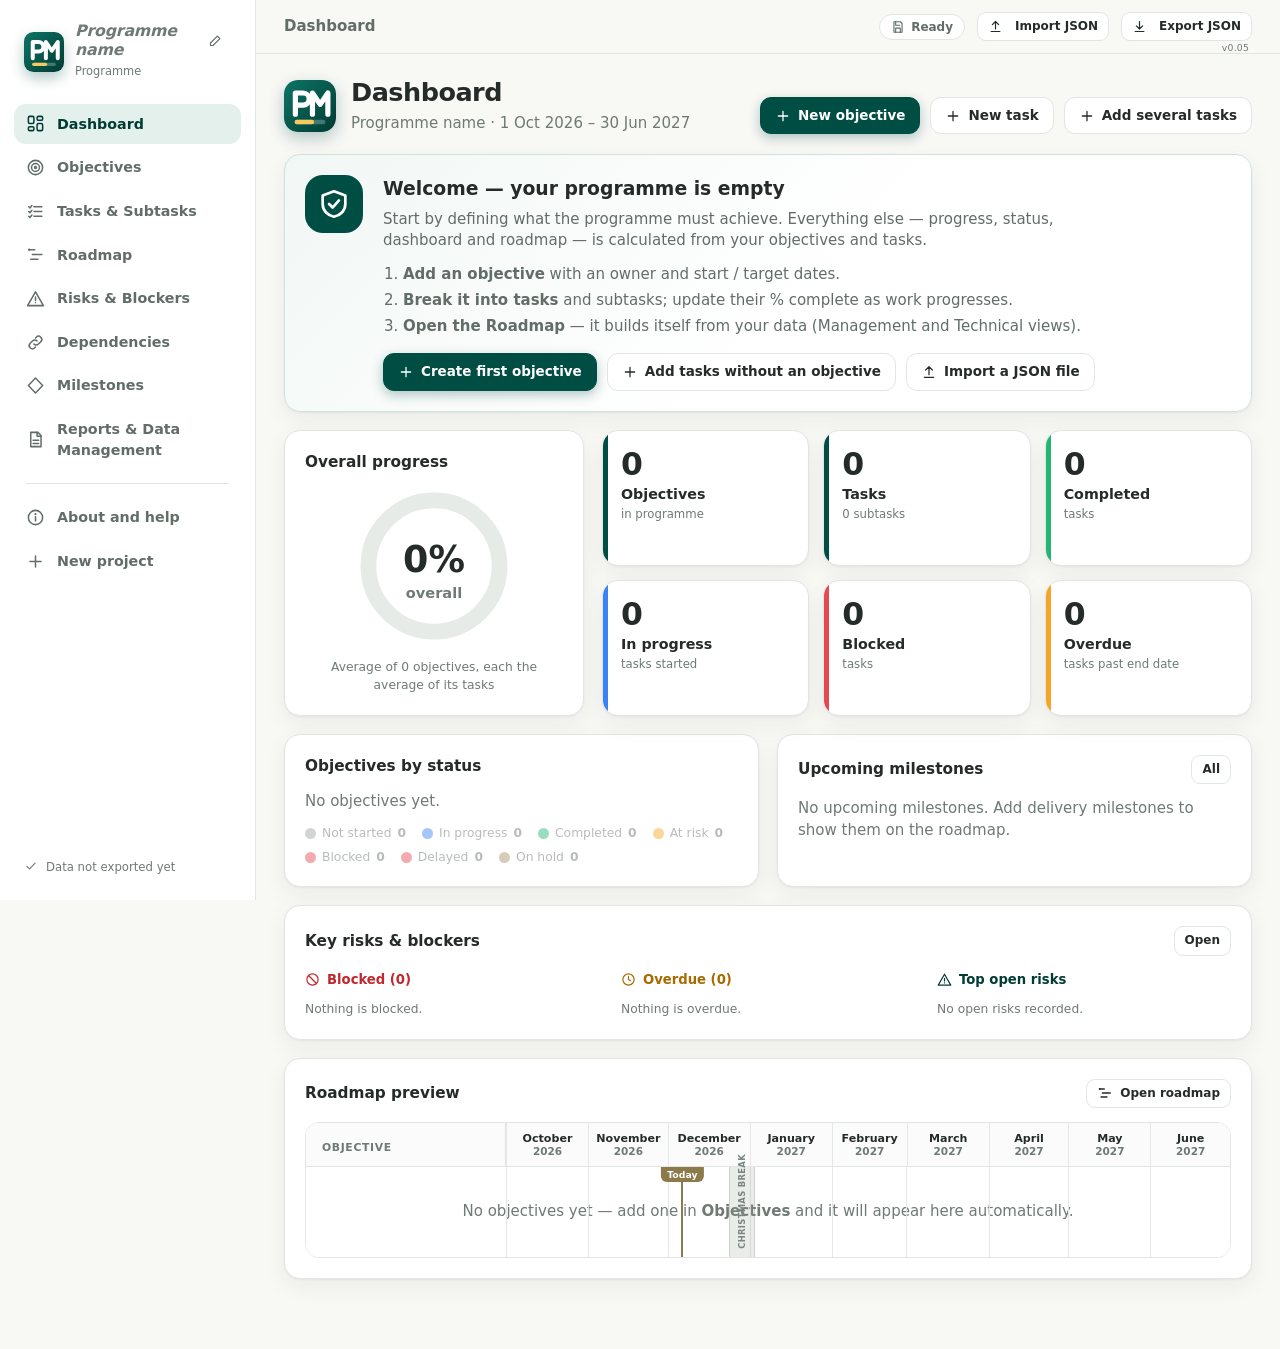
==== commit 663d85f1: "v0.05: bin icon in subtask edit form; fix clipped row action icons on 1400-1540px windows Co-Authore" ====
--- a/Backup-DR-Project.html
+++ b/Backup-DR-Project.html
@@ -199,7 +199,7 @@
 .tg-l{display:flex;gap:14px;align-items:center}.tg-bar{width:6px;height:38px;border-radius:6px;background:var(--c)}
 .t-group-h small{display:flex;gap:8px;align-items:center;flex-wrap:wrap;margin-top:3px}
 .tg-r{display:flex;gap:14px;align-items:center}.tg-prog{display:flex;gap:10px;align-items:center;width:210px}.tg-prog b{min-width:40px;text-align:right}
-.t-head,.t-row{display:grid;grid-template-columns:minmax(250px,2.3fr) 150px 175px 84px 125px 175px 108px;gap:12px;align-items:center;padding:0 20px}
+.t-head,.t-row{display:grid;grid-template-columns:minmax(250px,2.3fr) 150px 175px 84px 125px 175px 140px;gap:12px;align-items:center;padding:0 20px}
 .t-head{font-size:.72rem;text-transform:uppercase;letter-spacing:.06em;color:var(--ink3);font-weight:700;padding-top:10px;padding-bottom:8px;border-bottom:1px solid var(--line2);border-top:1px solid var(--line2)}
 .t-row{padding-top:10px;padding-bottom:10px;border-bottom:1px solid var(--line2);font-size:.88rem}
 .t-row:last-child{border-bottom:0}
@@ -281,6 +281,7 @@
 .modal-card header{display:flex;justify-content:space-between;align-items:center;padding:18px 22px;border-bottom:1px solid var(--line)}
 .modal-card header h3{font-size:1.15rem}
 .modal-body{padding:20px 22px;overflow:auto;flex:1}
+.modal-card footer .modal-del{margin-right:auto;width:38px;height:38px;border:1px solid var(--line);background:#fff}
 .modal-card footer{display:flex;justify-content:flex-end;gap:10px;padding:14px 22px;border-top:1px solid var(--line);background:#fafbfa}
 .fgrid{display:grid;grid-template-columns:repeat(2,minmax(0,1fr));gap:14px 16px}
 .fld{display:flex;flex-direction:column;gap:5px;min-width:0}.fld.full,.full{grid-column:1/-1}
@@ -407,13 +408,16 @@
 }
 
 /* ---------- responsive ---------- */
-@media (max-width:1400px){
+/* the full table needs ~1530px of window (sidebar included) to fit all columns and the four row buttons; below that rows stack */
+@media (max-width:1540px){
   .t-head{display:none}
   .t-row{grid-template-columns:repeat(4,minmax(0,1fr));row-gap:8px;padding-top:14px;padding-bottom:14px}
   .t-row .t-name{grid-column:1/-1}.t-row .t-act{grid-column:4;grid-row:1;justify-self:end}
   .t-row .t-name{grid-column:1/4}
   .t-row [data-label]:not(.t-name)::before{content:attr(data-label);display:block;font-size:.66rem;text-transform:uppercase;letter-spacing:.06em;color:var(--ink3);font-weight:700;margin-bottom:2px}
   .t-row .t-dates{grid-column:span 2}.t-row .t-prog{grid-column:span 2}
+}
+@media (max-width:1400px){
   .r-head,.d-head{display:none}
   .r-row{grid-template-columns:repeat(3,minmax(0,1fr))}.r-row .r-main{grid-column:1/-1}.r-row .t-act{grid-column:3}
   .b-table .r-row{grid-template-columns:repeat(2,minmax(0,1fr))}
@@ -647,7 +651,7 @@
 const APP_ID = 'backup-dr-project';
 const APP_VERSION = '1.5.3';
 /* Shown small under Export JSON (top right). Bump by 0.01 every time a new version is pushed: 0.01, 0.02 ... 0.10 ... */
-const BUILD_VERSION = '0.04';
+const BUILD_VERSION = '0.05';
 const LS_KEY = 'backupdr.project.v1';
 const LS_BACKUPS = 'backupdr.backups.v1';
 const LS_UI = 'backupdr.ui.v1';
@@ -1703,6 +1707,13 @@
   openModal({
     title: item ? `Edit ${isTask ? 'task' : 'subtask'} · ${item.id}` : `New ${isTask ? 'task' : 'subtask'}`, html, wide: true, saveLabel: item ? 'Save changes' : `Create ${isTask ? 'task' : 'subtask'}`,
     onOpen: f => {
+      if (!isTask && item) {   // small bin icon in the edit form's footer (same look as the bin on the list rows)
+        const del = document.createElement('button');
+        del.type = 'button'; del.className = 'icon-btn danger modal-del'; del.dataset.modalDelete = '1';
+        del.setAttribute('aria-label', 'Delete subtask'); del.dataset.tip = 'Delete subtask'; del.innerHTML = icon('trash', 18);
+        del.addEventListener('click', async () => { if (await deleteSubFlow(item.id)) closeModal(); });
+        const ft = $('footer', f); if (ft) ft.prepend(del);
+      }
       const checkWarn = () => {
         const pid = f.elements.parent.value; if (!pid) { const el0 = $('#dateWarn', f); el0.hidden = true; return; }
         const par = isTask ? IDX.objective.get(pid) : IDX.task.get(pid);
@@ -1769,9 +1780,10 @@
 }
 async function deleteSubFlow(id) {
   const r = IDX.sub.get(id); if (!r) return;
-  const ok = await confirmDialog({ title: 'Delete subtask?', danger: true, okLabel: 'Delete subtask', message: `Delete subtask <b>${esc(r.item.name)}</b>? The progress of <b>${esc(r.task.name)}</b> will be recalculated.` });
-  if (!ok) return;
+  const ok = await confirmDialog({ title: 'Delete subtask?', danger: true, okLabel: 'Delete subtask', message: `Delete subtask <b>${esc(r.item.name)}</b>? Related dependencies will be removed, and the progress of <b>${esc(r.task.name)}</b> will be recalculated. This cannot be undone.` });
+  if (!ok) return false;
   deleteSub(id); afterChange(); toast('Subtask deleted');
+  return true;
 }
 function openItem(id) {
   const n = D.node.get(id); if (!n) return;
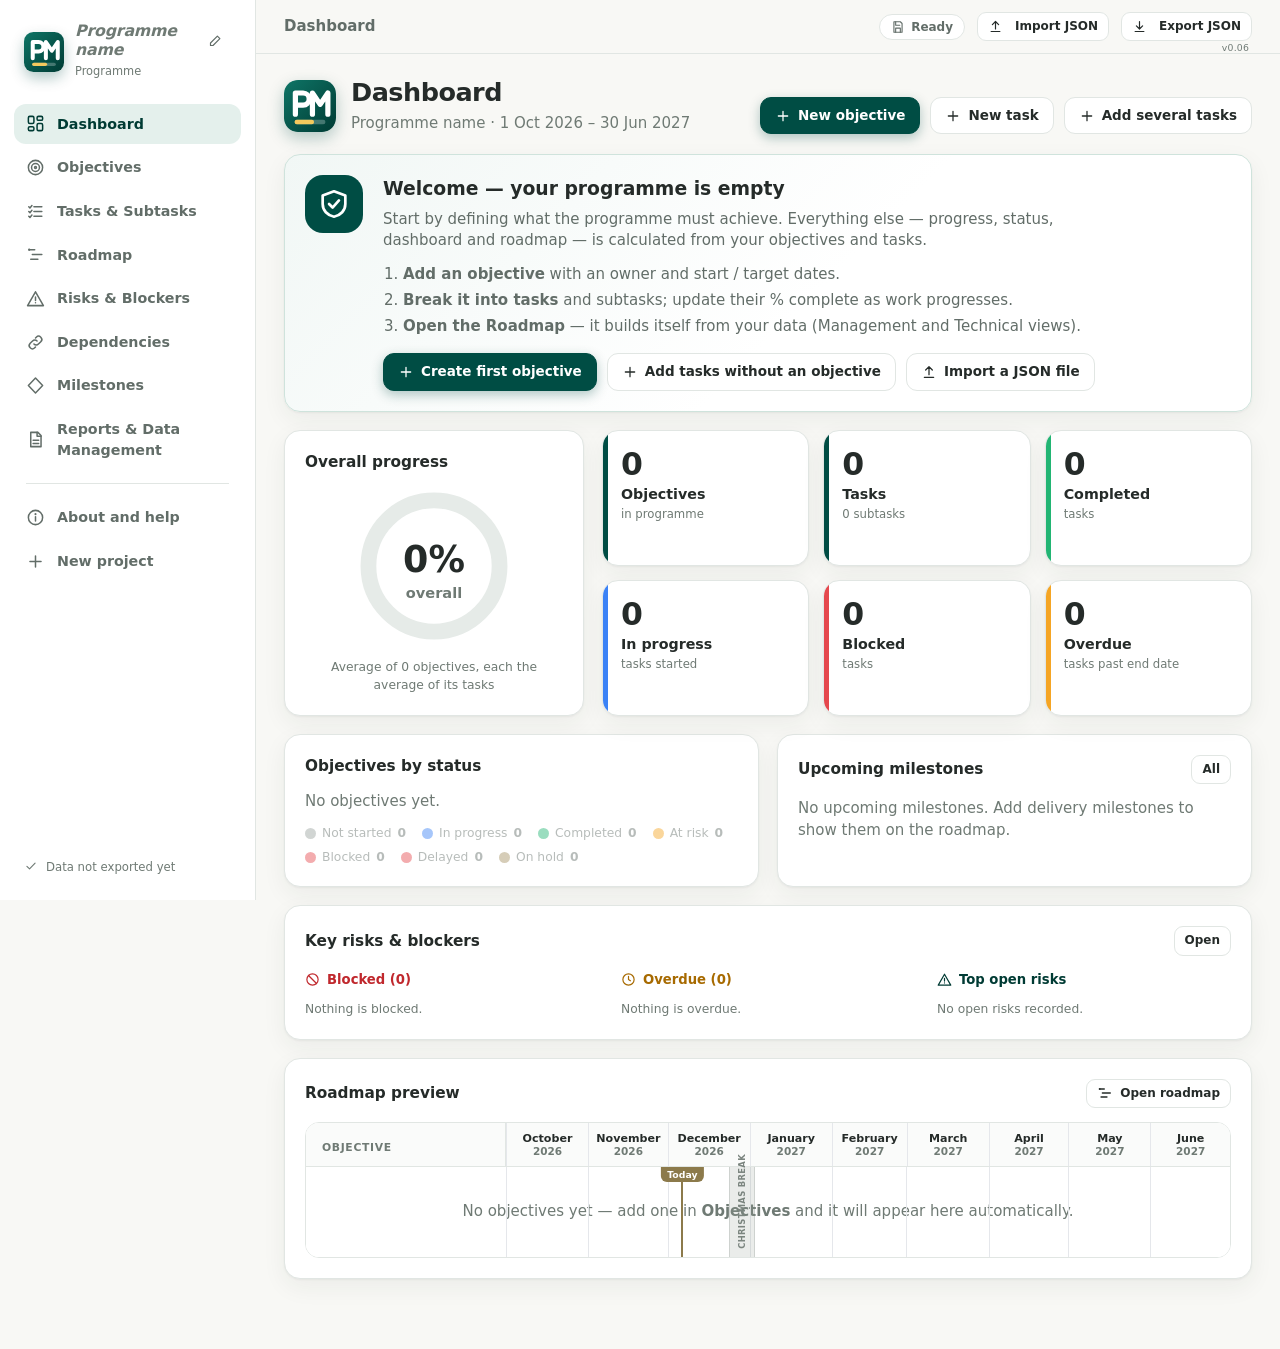
==== commit 48cf3ce0: "v0.06: subtasks visually distinct (yellow quick-add box in task form, tinted subtask rows) Co-Author" ====
--- a/Backup-DR-Project.html
+++ b/Backup-DR-Project.html
@@ -13,7 +13,7 @@
 <style>
 :root{
   --bg:#F8F8F5;--card:#fff;--ink:#252b29;--ink2:#626d68;--ink3:#6f7a74;--line:#e1e6e3;--line2:#eef1ef;
-  --brand:#004d44;--brand-d:#003b34;--brand-soft:#e4f0ec;--accent:#8c7a4b;--gold:#A39161;
+  --brand:#004d44;--sub-bg:#fffbea;--sub-bg2:#fff6d6;--sub-bd:#f1dfa0;--sub-line:#d9a400;--brand-d:#003b34;--brand-soft:#e4f0ec;--accent:#8c7a4b;--gold:#A39161;
   --radius:16px;--shadow:0 1px 2px rgba(37,43,41,.05),0 8px 24px rgba(37,43,41,.06);
   --red:#e5484d;--amber:#f5a524;--green:#22b573;--blue:#3b82f6;
 }
@@ -204,8 +204,9 @@
 .t-row{padding-top:10px;padding-bottom:10px;border-bottom:1px solid var(--line2);font-size:.88rem}
 .t-row:last-child{border-bottom:0}
 .t-row:hover{background:#fafbfa}
-.t-row.lvl-2{background:#fafbfa}
-.t-row.lvl-2 .t-name{padding-left:34px}
+.t-row.lvl-2{background:var(--sub-bg)}
+.t-row.lvl-2:hover{background:var(--sub-bg2)}
+.t-row.lvl-2 .t-name{margin-left:30px;padding-left:12px;border-left:3px solid var(--sub-line)}
 .t-row.is-blocked{box-shadow:inset 4px 0 0 var(--red);background:#fff8f8}
 .t-name{display:flex;gap:8px;align-items:flex-start;min-width:0}
 .t-name-txt{min-width:0;display:flex;flex-direction:column;gap:3px}
@@ -284,6 +285,11 @@
 .modal-card footer .modal-del{margin-right:auto;width:38px;height:38px;border:1px solid var(--line);background:#fff}
 .modal-card footer{display:flex;justify-content:flex-end;gap:10px;padding:14px 22px;border-top:1px solid var(--line);background:#fafbfa}
 .fgrid{display:grid;grid-template-columns:repeat(2,minmax(0,1fr));gap:14px 16px}
+.subs-box{background:var(--sub-bg);border:1px solid var(--sub-bd);border-left:5px solid var(--sub-line);border-radius:10px;padding:11px 14px 12px}
+.subs-label{display:flex;align-items:center;gap:8px;color:#7a5600;font-size:.9rem}
+.subs-label svg{color:var(--sub-line);flex:none}
+.subs-tag{margin-left:2px;font-size:.68rem;font-weight:700;text-transform:uppercase;letter-spacing:.06em;color:#7a5600;background:#fdeaa6;border-radius:999px;padding:2px 8px}
+.subs-box .hint{color:#6b5a2a}
 .fld{display:flex;flex-direction:column;gap:5px;min-width:0}.fld.full,.full{grid-column:1/-1}
 .fl{font-size:.8rem;font-weight:700;color:var(--ink2)}
 .fld textarea{resize:vertical;min-height:60px}
@@ -651,7 +657,7 @@
 const APP_ID = 'backup-dr-project';
 const APP_VERSION = '1.5.3';
 /* Shown small under Export JSON (top right). Bump by 0.01 every time a new version is pushed: 0.01, 0.02 ... 0.10 ... */
-const BUILD_VERSION = '0.05';
+const BUILD_VERSION = '0.06';
 const LS_KEY = 'backupdr.project.v1';
 const LS_BACKUPS = 'backupdr.backups.v1';
 const LS_UI = 'backupdr.ui.v1';
@@ -1699,7 +1705,7 @@
     ${progressBlock}
     ${blockerFields(v)}
     ${depEditorHtml(item ? item.id : '')}
-    ${isTask ? fld('Quick-add subtasks', txt('quickSubs', '', 3, 'placeholder="One subtask per line…"'), 'full', 'Each line becomes a subtask with this task\'s owner and dates. Tasks with subtasks calculate progress automatically.') : ''}
+    ${isTask ? `<label class="fld full subs-box"><span class="subs-label">${icon('tasks', 16)}<b>Subtasks</b><span class="subs-tag">quick add</span></span>${txt('quickSubs', '', 3, 'placeholder="One subtask per line…"')}<small class="hint"><b>Each line creates a separate subtask</b> (with this task's owner and dates). <b>Notes go in the Notes section below</b>, not here. Tasks with subtasks calculate progress automatically.</small></label>` : ''}
     ${linksEditorHtml(v.links)}
     ${notesBlock(v.notes)}
     <div class="full warn-note" id="dateWarn" hidden></div>
